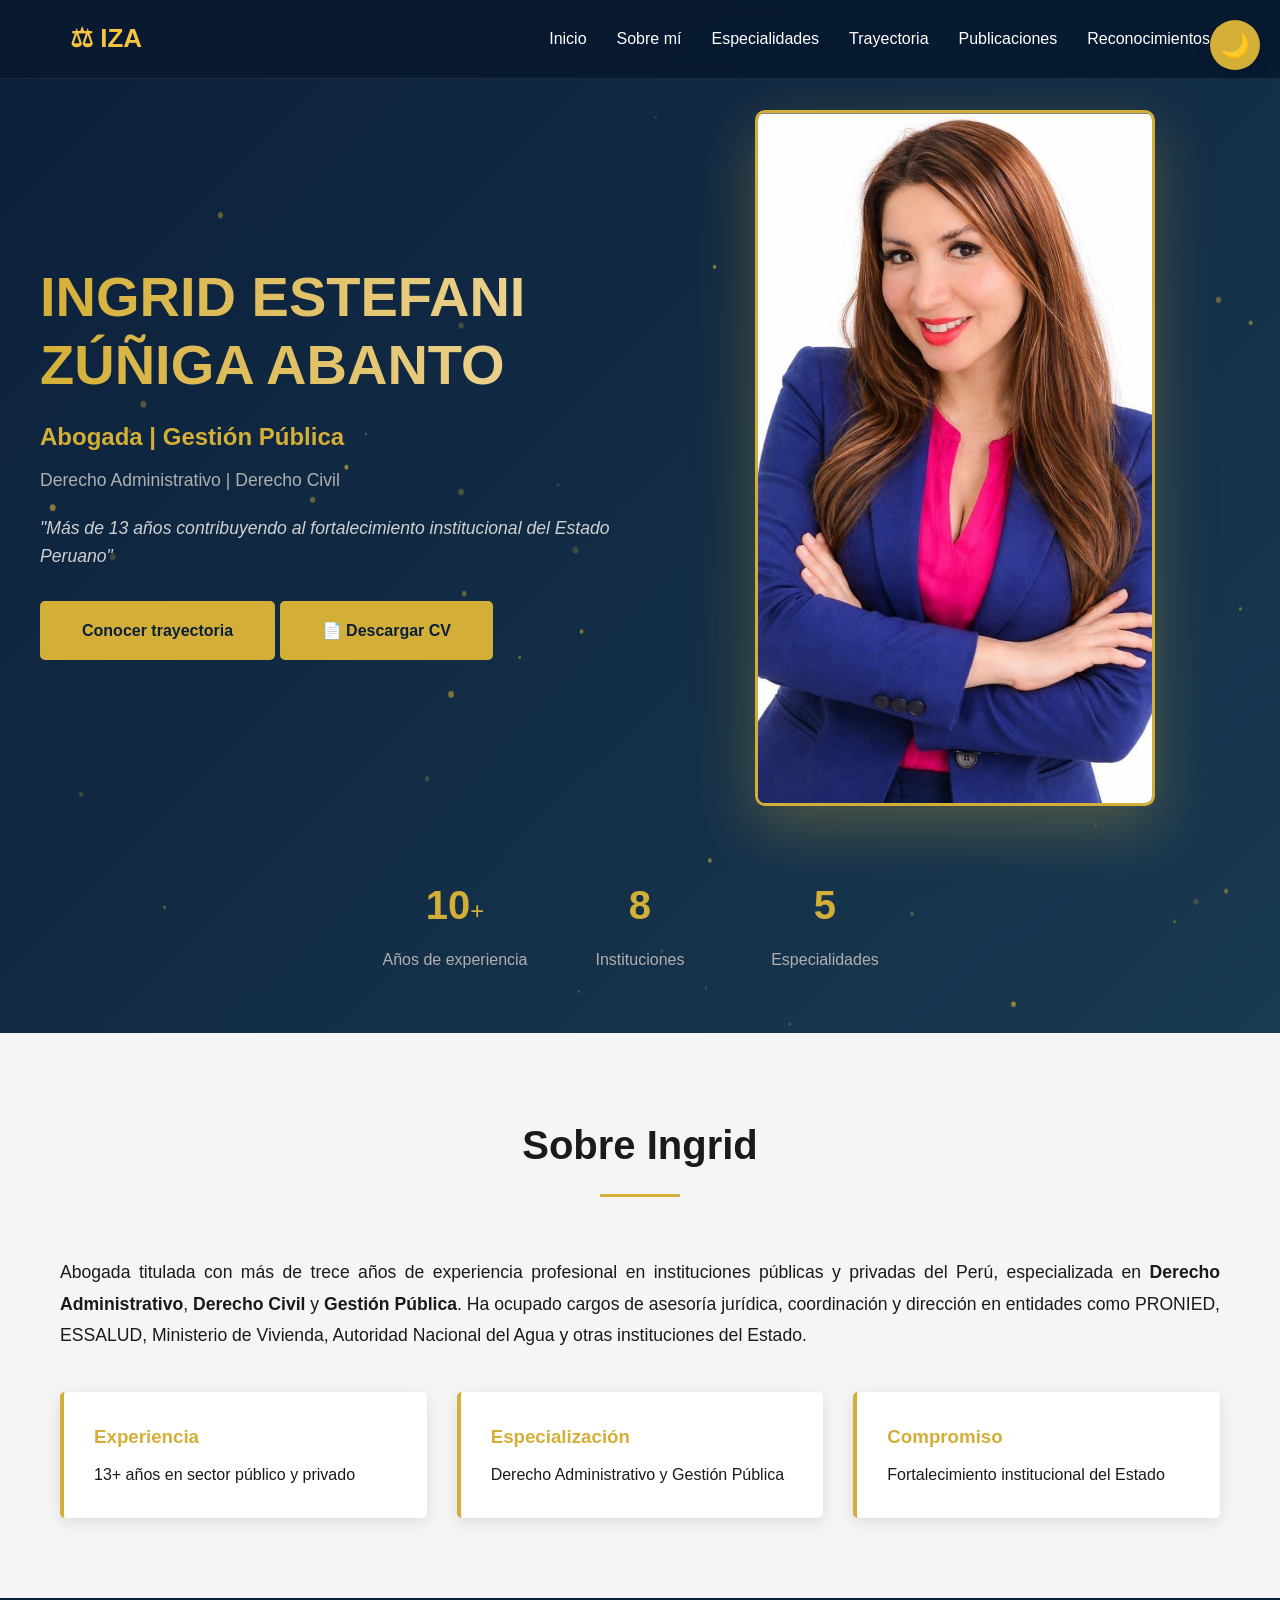
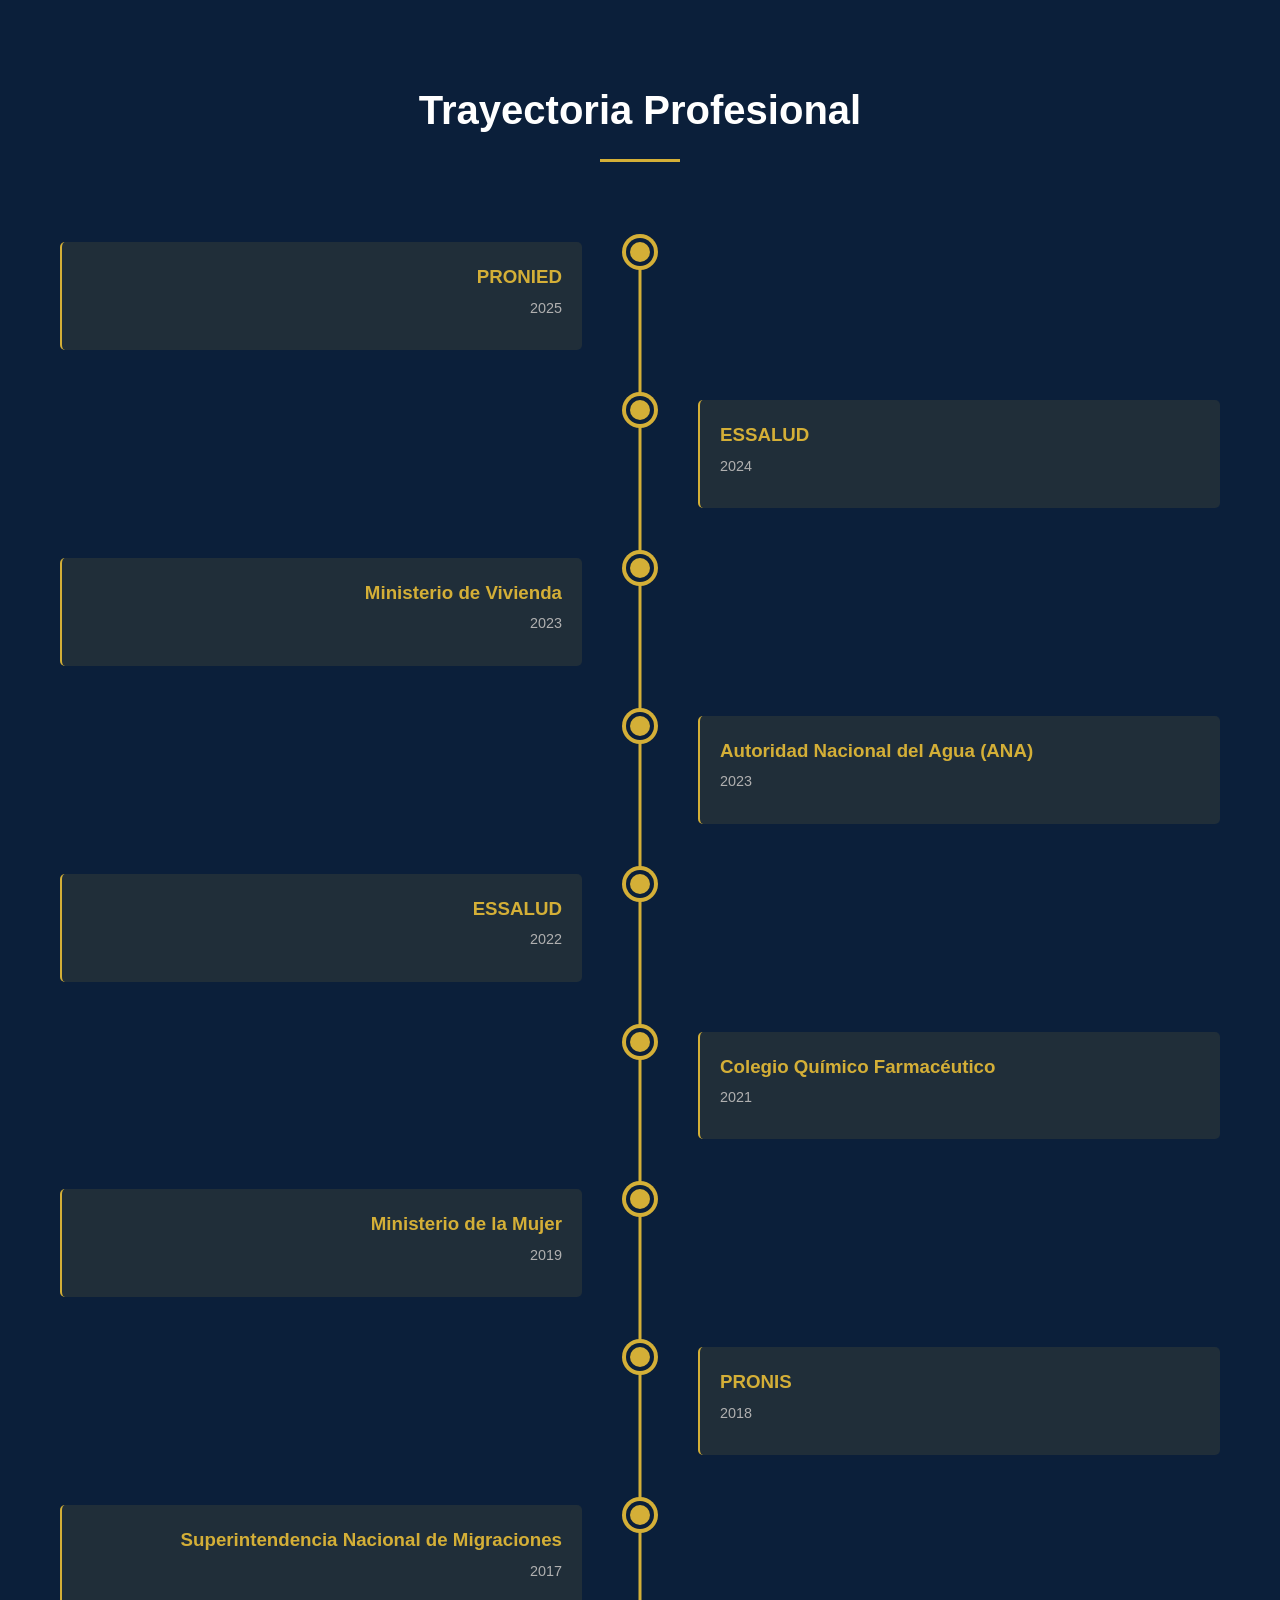
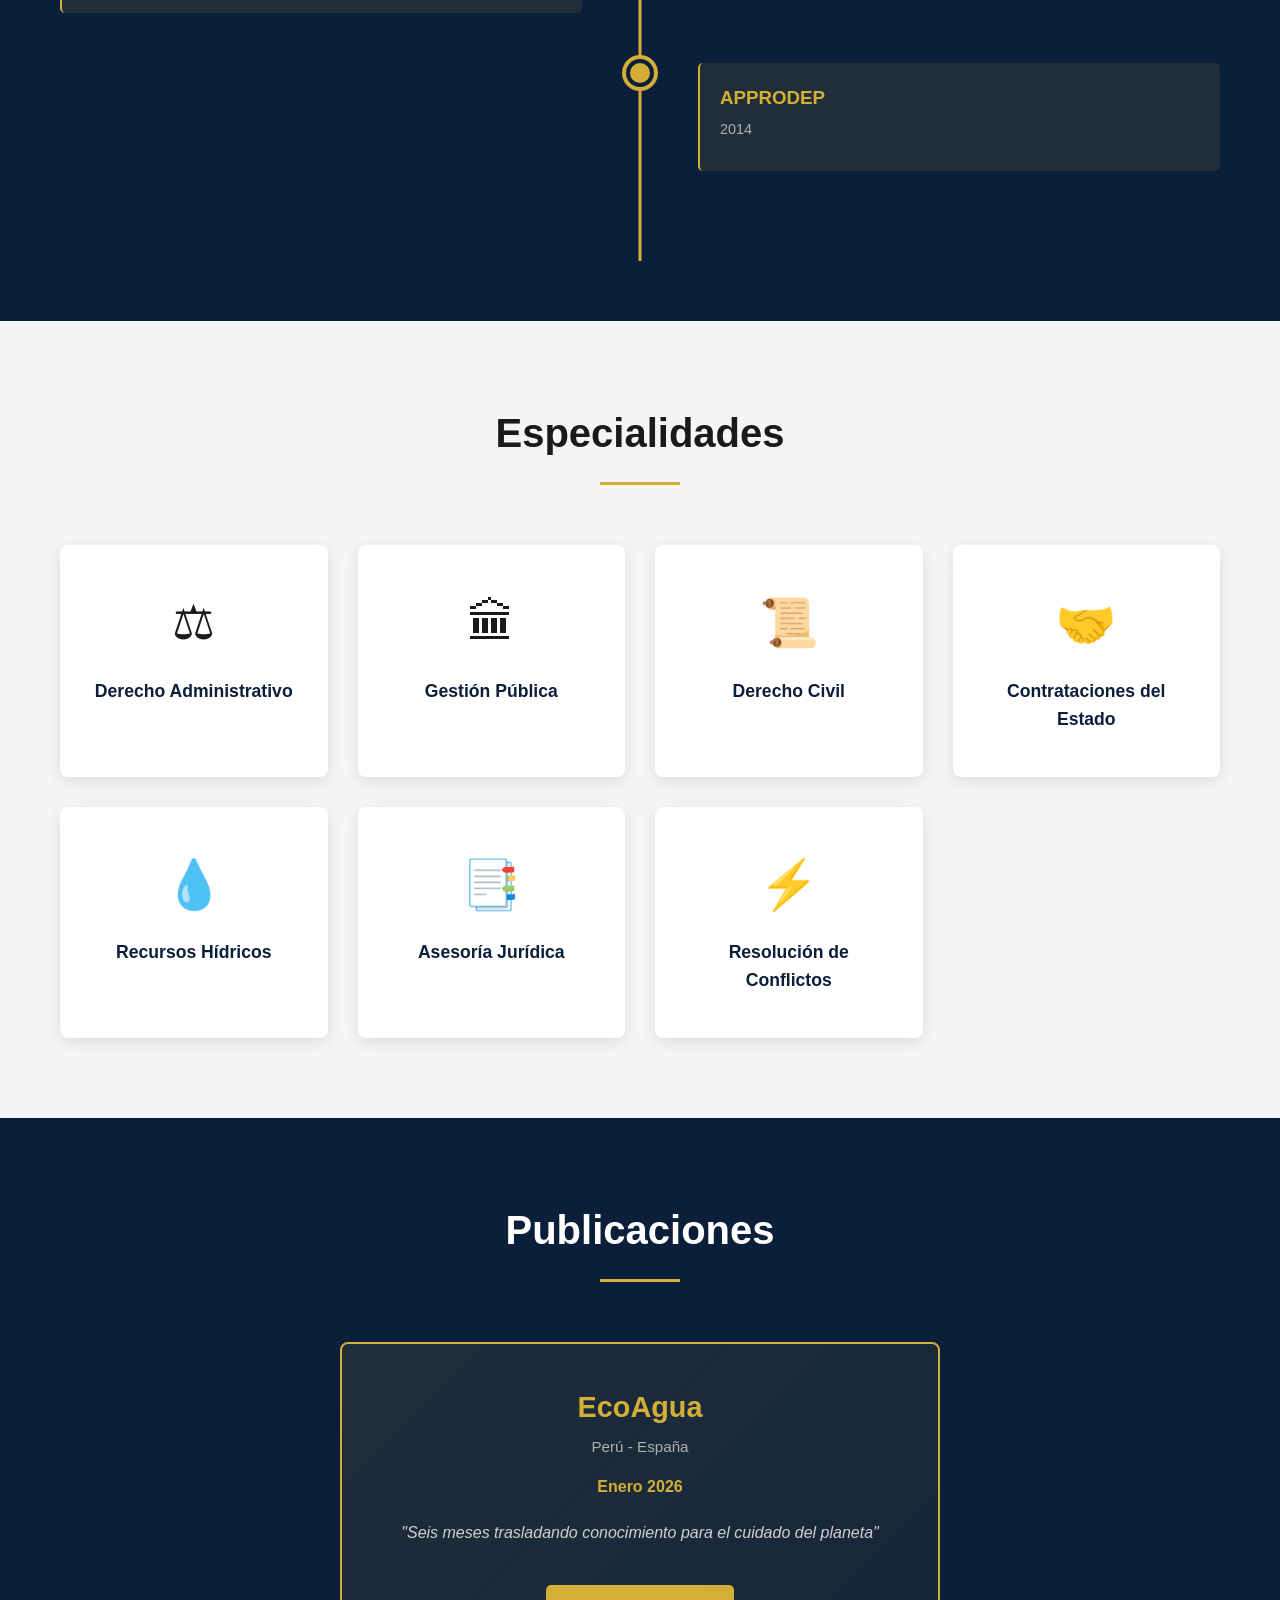
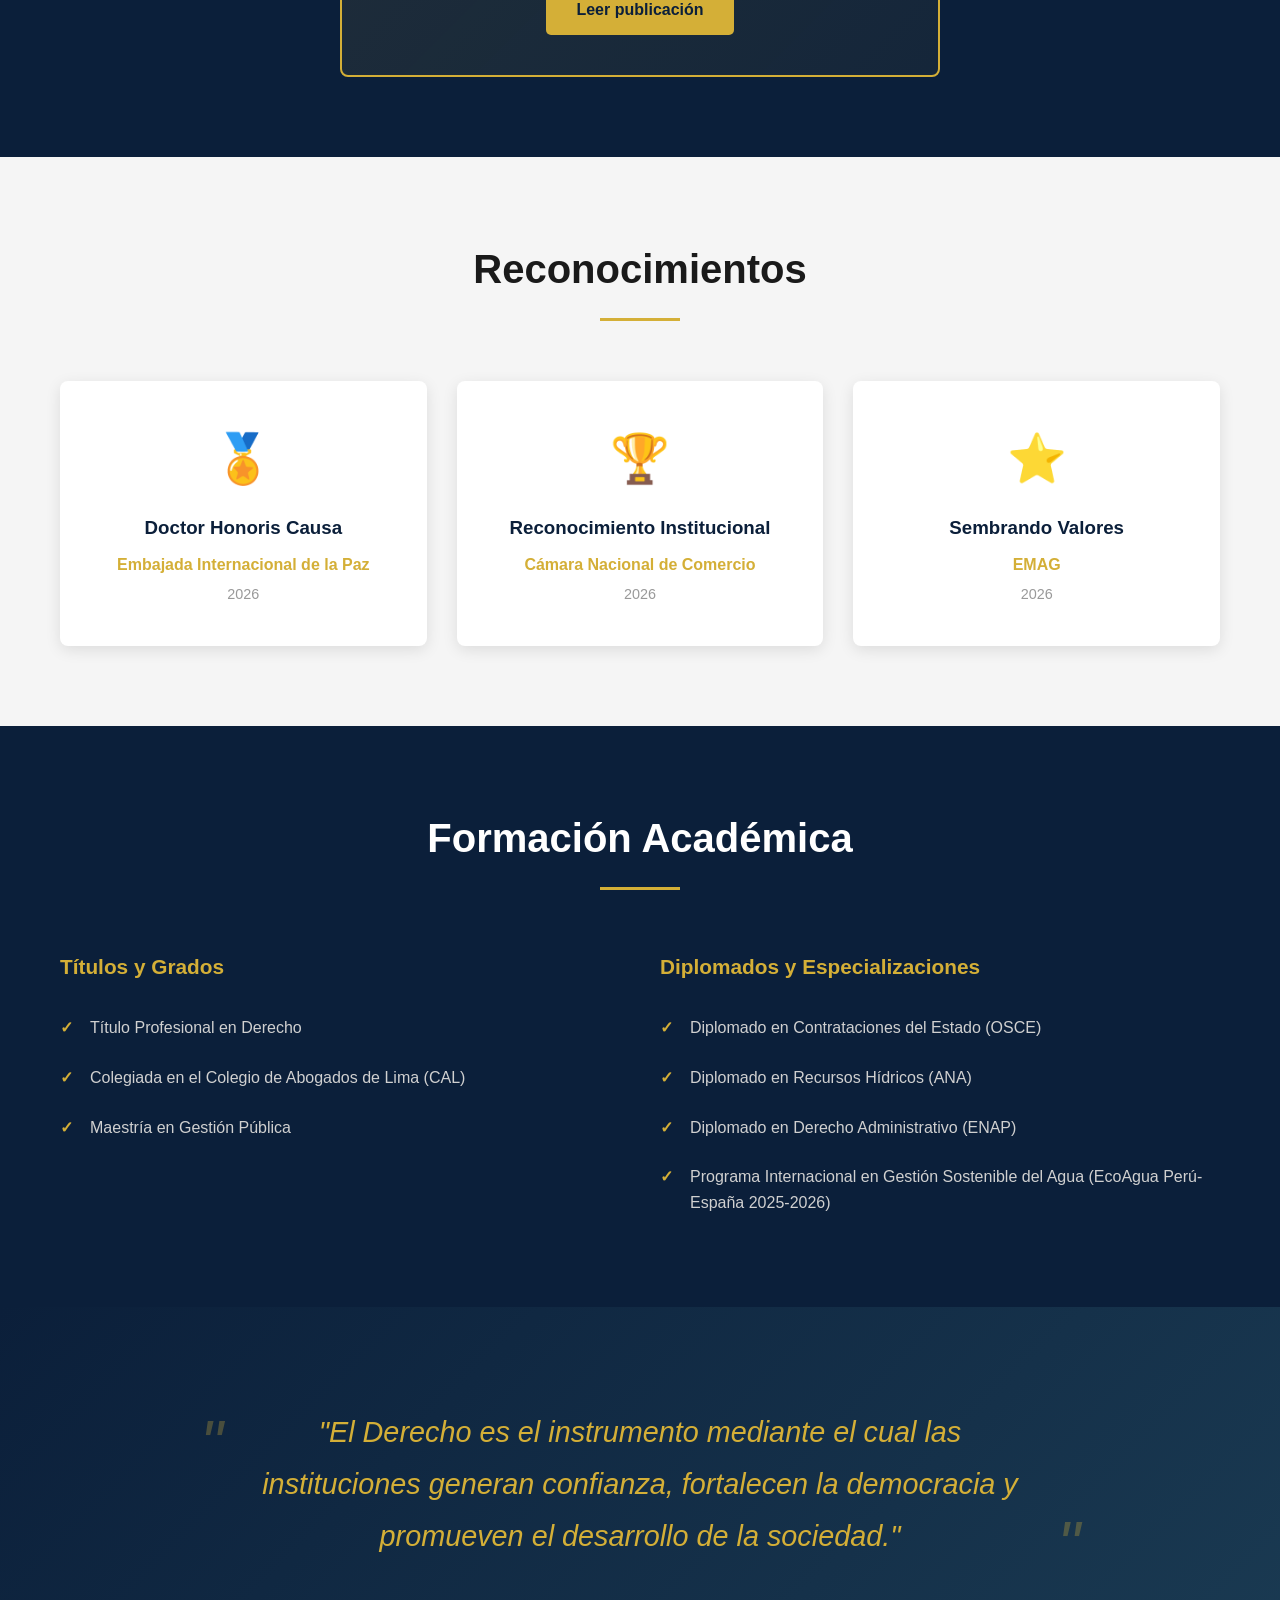
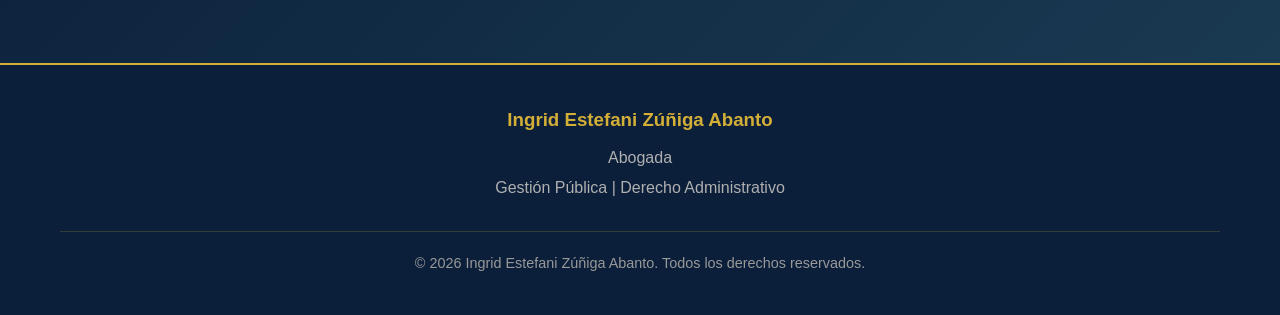
==== index.html @ 0f1b374e "Primer sitio web de Ingrid" ====
<!DOCTYPE html>
<html lang="es">
<head>
    <meta charset="UTF-8">
    <meta name="viewport" content="width=device-width, initial-scale=1.0">
    <meta name="description" content="Ingrid Estefani Zúñiga Abanto - Abogada especializada en Derecho Administrativo y Gestión Pública con más de 13 años de experiencia en instituciones públicas peruanas.">
    <meta name="keywords" content="abogada, derecho administrativo, gestión pública, Perú, asesoría jurídica">
    <meta name="author" content="Ingrid Estefani Zúñiga Abanto">
    <meta name="robots" content="index, follow">
    
    <!-- Open Graph para redes sociales -->
    <meta property="og:title" content="Ingrid Estefani Zúñiga Abanto - Abogada">
    <meta property="og:description" content="Abogada con 13+ años en Derecho Administrativo, Gestión Pública y Asesoría Jurídica">
    <meta property="og:type" content="website">
    <meta property="og:url" content="https://ingrid-zuniga.com">
    <meta property="og:image" content="assets/img/ingrid.jpg">
    
    <!-- Twitter Card -->
    <meta name="twitter:card" content="summary_large_image">
    <meta name="twitter:title" content="Ingrid Estefani Zúñiga Abanto">
    <meta name="twitter:description" content="Abogada especializada en Derecho Administrativo y Gestión Pública">
    
    <!-- Schema.org JSON-LD -->
    <script type="application/ld+json">
    {
        "@context": "https://schema.org",
        "@type": "Person",
        "name": "Ingrid Estefani Zúñiga Abanto",
        "jobTitle": "Abogada",
        "url": "https://ingrid-zuniga.com",
        "image": "assets/img/ingrid.jpg",
        "sameAs": [],
        "knowsAbout": ["Derecho Administrativo", "Gestión Pública", "Derecho Civil", "Contrataciones del Estado", "Recursos Hídricos"]
    }
    </script>
    
    <title>Ingrid Estefani Zúñiga Abanto - Abogada | Derecho Administrativo</title>
    <link rel="stylesheet" href="css/style.css">
    <link rel="icon" type="image/x-icon" href="assets/img/logo.png">
</head>
<body>
    <!-- Botón Dark Mode -->
    <button id="darkModeToggle" class="dark-mode-toggle" aria-label="Cambiar modo oscuro">
        <span class="toggle-icon">🌙</span>
    </button>
    <nav class="navbar">
    <div class="nav-container">

        <div class="logo">
            ⚖ IZA
        </div>

        <ul class="nav-menu">
            <li><a href="#hero">Inicio</a></li>
            <li><a href="#sobre">Sobre mí</a></li>
            <li><a href="#especialidades">Especialidades</a></li>
            <li><a href="#trayectoria">Trayectoria</a></li>
            <li><a href="#publicaciones">Publicaciones</a></li>
            <li><a href="#reconocimientos">Reconocimientos</a></li>
        </ul>

    </div>
</nav>

    <!-- HERO / PORTADA -->
    <section id="hero" class="hero">
        <div class="hero-content">
            <div class="hero-text">
                <h1 class="hero-title">
                    <span class="name-line">INGRID ESTEFANI</span>
                    <span class="name-line">ZÚÑIGA ABANTO</span>
                </h1>
                <p class="hero-subtitle">Abogada | Gestión Pública</p>
                <p class="hero-specialties">Derecho Administrativo | Derecho Civil</p>
                <p class="hero-tagline">"Más de 13 años contribuyendo al fortalecimiento institucional del Estado Peruano"</p>
                <div class="hero-buttons">

    <a href="#sobre" class="cta-button">
        Conocer trayectoria
    </a>

    <a href="assets/pdf/CV_Ingrid_Zuniga_Abanto_Profesional.pdf"
       class="cta-button secondary"
       download>

        📄 Descargar CV

    </a>

</div>
            </div>
            <div class="hero-image">
                <img src="assets/img/ingrid.jpg" alt="Ingrid Estefani Zúñiga Abanto" class="profile-photo">
            </div>
        </div>
        <div class="hero-stats">
            <div class="stat">
                <span class="stat-number" data-target="13">0</span><span class="stat-plus">+</span>
                <p class="stat-label">Años de experiencia</p>
            </div>
            <div class="stat">
                <span class="stat-number" data-target="10">0</span>
                <p class="stat-label">Instituciones</p>
            </div>
            <div class="stat">
                <span class="stat-number" data-target="7">0</span>
                <p class="stat-label">Especialidades</p>
            </div>
        </div>
        <canvas id="particleCanvas" class="particle-canvas"></canvas>
    </section>

    <!-- SOBRE INGRID -->
    <section id="sobre" class="sobre">
        <div class="container">
            <h2 class="section-title">Sobre Ingrid</h2>
            <div class="about-content">
                <p class="about-text">
                    Abogada titulada con más de trece años de experiencia profesional en instituciones públicas y privadas del Perú, especializada en <strong>Derecho Administrativo</strong>, <strong>Derecho Civil</strong> y <strong>Gestión Pública</strong>. Ha ocupado cargos de asesoría jurídica, coordinación y dirección en entidades como PRONIED, ESSALUD, Ministerio de Vivienda, Autoridad Nacional del Agua y otras instituciones del Estado.
                </p>
                <div class="about-highlights">
                    <div class="highlight-card">
                        <h3>Experiencia</h3>
                        <p>13+ años en sector público y privado</p>
                    </div>
                    <div class="highlight-card">
                        <h3>Especialización</h3>
                        <p>Derecho Administrativo y Gestión Pública</p>
                    </div>
                    <div class="highlight-card">
                        <h3>Compromiso</h3>
                        <p>Fortalecimiento institucional del Estado</p>
                    </div>
                </div>
            </div>
        </div>
    </section>

    <!-- TRAYECTORIA PROFESIONAL -->
    <section id="trayectoria" class="trayectoria">
        <div class="container">
            <h2 class="section-title">Trayectoria Profesional</h2>
            <div class="timeline">
                <div class="timeline-item" data-year="2025">
                    <div class="timeline-marker"></div>
                    <div class="timeline-content">
                        <h3>PRONIED</h3>
                        <p class="timeline-year">2025</p>
                        <div class="timeline-details">
                            <p>Asesoría jurídica en proyectos educativos nacionales</p>
                        </div>
                    </div>
                </div>

                <div class="timeline-item" data-year="2024">
                    <div class="timeline-marker"></div>
                    <div class="timeline-content">
                        <h3>ESSALUD</h3>
                        <p class="timeline-year">2024</p>
                        <div class="timeline-details">
                            <p>Coordinación de asuntos jurídicos y contrataciones</p>
                        </div>
                    </div>
                </div>

                <div class="timeline-item" data-year="2023">
                    <div class="timeline-marker"></div>
                    <div class="timeline-content">
                        <h3>Ministerio de Vivienda</h3>
                        <p class="timeline-year">2023</p>
                        <div class="timeline-details">
                            <p>Asesoría en políticas de vivienda y urbanismo</p>
                        </div>
                    </div>
                </div>

                <div class="timeline-item" data-year="2023">
                    <div class="timeline-marker"></div>
                    <div class="timeline-content">
                        <h3>Autoridad Nacional del Agua (ANA)</h3>
                        <p class="timeline-year">2023</p>
                        <div class="timeline-details">
                            <p>Especialista en derecho de recursos hídricos</p>
                        </div>
                    </div>
                </div>

                <div class="timeline-item" data-year="2022">
                    <div class="timeline-marker"></div>
                    <div class="timeline-content">
                        <h3>ESSALUD</h3>
                        <p class="timeline-year">2022</p>
                        <div class="timeline-details">
                            <p>Dirección de asuntos legales</p>
                        </div>
                    </div>
                </div>

                <div class="timeline-item" data-year="2021">
                    <div class="timeline-marker"></div>
                    <div class="timeline-content">
                        <h3>Colegio Químico Farmacéutico</h3>
                        <p class="timeline-year">2021</p>
                        <div class="timeline-details">
                            <p>Asesoría jurídica institucional</p>
                        </div>
                    </div>
                </div>

                <div class="timeline-item" data-year="2019">
                    <div class="timeline-marker"></div>
                    <div class="timeline-content">
                        <h3>Ministerio de la Mujer</h3>
                        <p class="timeline-year">2019</p>
                        <div class="timeline-details">
                            <p>Coordinadora de asuntos jurídicos</p>
                        </div>
                    </div>
                </div>

                <div class="timeline-item" data-year="2018">
                    <div class="timeline-marker"></div>
                    <div class="timeline-content">
                        <h3>PRONIS</h3>
                        <p class="timeline-year">2018</p>
                        <div class="timeline-details">
                            <p>Asesoría en proyectos de infraestructura</p>
                        </div>
                    </div>
                </div>

                <div class="timeline-item" data-year="2017">
                    <div class="timeline-marker"></div>
                    <div class="timeline-content">
                        <h3>Superintendencia Nacional de Migraciones</h3>
                        <p class="timeline-year">2017</p>
                        <div class="timeline-details">
                            <p>Especialista en derecho migratorio</p>
                        </div>
                    </div>
                </div>

                <div class="timeline-item" data-year="2014">
                    <div class="timeline-marker"></div>
                    <div class="timeline-content">
                        <h3>APPRODEP</h3>
                        <p class="timeline-year">2014</p>
                        <div class="timeline-details">
                            <p>Inicio de carrera profesional</p>
                        </div>
                    </div>
                </div>
            </div>
        </div>
    </section>

    <!-- ESPECIALIDADES -->
    <section id="especialidades" class="especialidades">
        <div class="container">
            <h2 class="section-title">Especialidades</h2>
            <div class="especialidades-grid">
                <div class="especialidad-card">
                    <span class="especialidad-icon">⚖</span>
                    <h3>Derecho Administrativo</h3>
                </div>
                <div class="especialidad-card">
                    <span class="especialidad-icon">🏛</span>
                    <h3>Gestión Pública</h3>
                </div>
                <div class="especialidad-card">
                    <span class="especialidad-icon">📜</span>
                    <h3>Derecho Civil</h3>
                </div>
                <div class="especialidad-card">
                    <span class="especialidad-icon">🤝</span>
                    <h3>Contrataciones del Estado</h3>
                </div>
                <div class="especialidad-card">
                    <span class="especialidad-icon">💧</span>
                    <h3>Recursos Hídricos</h3>
                </div>
                <div class="especialidad-card">
                    <span class="especialidad-icon">📑</span>
                    <h3>Asesoría Jurídica</h3>
                </div>
                <div class="especialidad-card">
                    <span class="especialidad-icon">⚡</span>
                    <h3>Resolución de Conflictos</h3>
                </div>
            </div>
        </div>
    </section>

    <!-- PUBLICACIONES -->
    <section id="publicaciones" class="publicaciones">
        <div class="container">
            <h2 class="section-title">Publicaciones</h2>
            <div class="publicacion-card">
                <div class="publicacion-header">
                    <h3>EcoAgua</h3>
                    <p class="publicacion-subtitle">Perú - España</p>
                </div>
                <p class="publicacion-date">Enero 2026</p>
                <p class="publicacion-description">"Seis meses trasladando conocimiento para el cuidado del planeta"</p>
                <a href="assets/pdf/ecoagua.pdf" class="publicacion-link" target="_blank">Leer publicación</a>
            </div>
        </div>
    </section>

    <!-- RECONOCIMIENTOS -->
    <section id="reconocimientos" class="reconocimientos">
        <div class="container">
            <h2 class="section-title">Reconocimientos</h2>
            <div class="reconocimientos-grid">
                <a href="assets/pdf/doctorado.pdf"
   target="_blank"
   class="reconocimiento-card"
   style="text-decoration:none; color:inherit; display:block;">

    <div class="reconocimiento-icon">🏅</div>

    <h3>Doctor Honoris Causa</h3>

    <p class="reconocimiento-institucion">
        Embajada Internacional de la Paz
    </p>

    <p class="reconocimiento-year">
        2026
    </p>

</a>
                <div class="reconocimiento-card">
                    <div class="reconocimiento-icon">🏆</div>
                    <h3>Reconocimiento Institucional</h3>
                    <p class="reconocimiento-institucion">Cámara Nacional de Comercio</p>
                    <p class="reconocimiento-year">2026</p>
                </div>
                <div class="reconocimiento-card">
                    <div class="reconocimiento-icon">⭐</div>
                    <h3>Sembrando Valores</h3>
                    <p class="reconocimiento-institucion">EMAG</p>
                    <p class="reconocimiento-year">2026</p>
                </div>
            </div>
        </div>
    </section>

    <!-- FORMACIÓN ACADÉMICA -->
    <section id="formacion" class="formacion">
        <div class="container">
            <h2 class="section-title">Formación Académica</h2>
            <div class="formacion-grid">
                <div class="formacion-column">
                    <h3>Títulos y Grados</h3>
                    <ul class="formacion-list">
                        <li>Título Profesional en Derecho</li>
                        <li>Colegiada en el Colegio de Abogados de Lima (CAL)</li>
                        <li>Maestría en Gestión Pública</li>
                    </ul>
                </div>
                <div class="formacion-column">
                    <h3>Diplomados y Especializaciones</h3>
                    <ul class="formacion-list">
                        <li>Diplomado en Contrataciones del Estado (OSCE)</li>
                        <li>Diplomado en Recursos Hídricos (ANA)</li>
                        <li>Diplomado en Derecho Administrativo (ENAP)</li>
                        <li>Programa Internacional en Gestión Sostenible del Agua (EcoAgua Perú-España 2025-2026)</li>
                    </ul>
                </div>
            </div>
        </div>
    </section>

    <!-- FRASE FINAL -->
    <section id="frase-final" class="frase-final">
        <div class="container">
            <blockquote class="frase-quote">
                <p>"El Derecho es el instrumento mediante el cual las instituciones generan confianza, fortalecen la democracia y promueven el desarrollo de la sociedad."</p>
            </blockquote>
        </div>
    </section>

    <!-- FOOTER -->
    <footer class="footer">
        <div class="container">
            <div class="footer-content">
                <h3>Ingrid Estefani Zúñiga Abanto</h3>
                <p>Abogada</p>
                <p>Gestión Pública | Derecho Administrativo</p>
            </div>
            <div class="footer-copyright">
                <p>&copy; 2026 Ingrid Estefani Zúñiga Abanto. Todos los derechos reservados.</p>
            </div>
        </div>
    </footer>

    <script src="js/script.js"></script>
</body>
</html>
---- css/style.css ----
/* ============================================
   VARIABLES Y ESTILOS GLOBALES
   ============================================ */

:root {
    --primary-dark: #0B1F3A;
    --primary-light: #F5F5F5;
    --accent-gold: #D4AF37;
    --text-dark: #1a1a1a;
    --text-light: #ffffff;
    --border-color: #e0e0e0;
    --transition: all 0.3s ease;
}

* {
    margin: 0;
    padding: 0;
    box-sizing: border-box;
}

html {
    scroll-behavior: smooth;
}

body {
    font-family: 'Segoe UI', Tahoma, Geneva, Verdana, sans-serif;
    background-color: var(--text-light);
    color: var(--text-dark);
    line-height: 1.6;
    transition: var(--transition);
}

body.dark-mode {
    background-color: var(--primary-dark);
    color: var(--text-light);
}

.container {
    max-width: 1200px;
    margin: 0 auto;
    padding: 0 20px;
}

/* ============================================
   DARK MODE TOGGLE
   ============================================ */

.dark-mode-toggle {
    position: fixed;
    top: 20px;
    right: 20px;
    width: 50px;
    height: 50px;
    border-radius: 50%;
    background-color: var(--accent-gold);
    border: none;
    cursor: pointer;
    font-size: 24px;
    display: flex;
    align-items: center;
    justify-content: center;
    z-index: 1000;
    box-shadow: 0 4px 15px rgba(0, 0, 0, 0.2);
    transition: var(--transition);
}

.dark-mode-toggle:hover {
    transform: scale(1.1);
    box-shadow: 0 6px 20px rgba(212, 175, 55, 0.4);
}

/* ============================================
   HERO / PORTADA
   ============================================ */

.hero {
    position: relative;
    min-height: 100vh;
    background: linear-gradient(135deg, var(--primary-dark) 0%, #1a3a52 100%);
    color: var(--text-light);
    display: flex;
    flex-direction: column;
    justify-content: center;
    align-items: center;
    padding: 60px 20px;
    overflow: hidden;
}

.hero-content {
    display: grid;
    grid-template-columns: 1fr 1fr;
    gap: 60px;
    align-items: center;
    max-width: 1200px;
    width: 100%;
    z-index: 10;
}

.hero-text {
    animation: slideInLeft 0.8s ease-out;
}

.hero-title {
    font-size: 3.5rem;
    font-weight: 700;
    margin-bottom: 20px;
    line-height: 1.2;
}

.name-line {
    display: block;
    background: linear-gradient(90deg, var(--accent-gold), #f0d89f);
    -webkit-background-clip: text;
    -webkit-text-fill-color: transparent;
    background-clip: text;
}

.hero-subtitle {
    font-size: 1.5rem;
    color: var(--accent-gold);
    margin-bottom: 10px;
    font-weight: 600;
}

.hero-specialties {
    font-size: 1.1rem;
    color: #b0b0b0;
    margin-bottom: 20px;
}

.hero-tagline {
    font-size: 1.1rem;
    font-style: italic;
    color: #d0d0d0;
    margin-bottom: 30px;
    line-height: 1.6;
}

.cta-button {
    display: inline-block;
    padding: 15px 40px;
    background-color: var(--accent-gold);
    color: var(--primary-dark);
    text-decoration: none;
    border-radius: 5px;
    font-weight: 600;
    transition: var(--transition);
    border: 2px solid var(--accent-gold);
    cursor: pointer;
    width: fit-content;
}

.cta-button:hover {
    background-color: transparent;
    color: var(--accent-gold);
    transform: translateX(5px);
}

.hero-image {
    animation: slideInRight 0.8s ease-out;
    text-align: center;
}

.profile-photo {
    width: 100%;
    max-width: 400px;
    border-radius: 10px;
    box-shadow: 0 20px 60px rgba(212, 175, 55, 0.3);
    border: 3px solid var(--accent-gold);
}

.hero-stats {
    display: grid;
    grid-template-columns: repeat(3, 1fr);
    gap: 40px;
    margin-top: 60px;
    text-align: center;
    z-index: 10;
}

.stat {
    animation: fadeInUp 0.8s ease-out 0.3s both;
}

.stat-number {
    font-size: 2.5rem;
    font-weight: 700;
    color: var(--accent-gold);
}

.stat-plus {
    font-size: 1.5rem;
    color: var(--accent-gold);
}

.stat-label {
    color: #b0b0b0;
    margin-top: 10px;
}

.particle-canvas {
    position: absolute;
    top: 0;
    left: 0;
    width: 100%;
    height: 100%;
    z-index: 1;
}

/* ============================================
   SECCIONES GENERALES
   ============================================ */

section {
    padding: 80px 20px;
}

.section-title {
    font-size: 2.5rem;
    font-weight: 700;
    text-align: center;
    margin-bottom: 60px;
    position: relative;
    padding-bottom: 20px;
}

.section-title::after {
    content: '';
    position: absolute;
    bottom: 0;
    left: 50%;
    transform: translateX(-50%);
    width: 80px;
    height: 3px;
    background-color: var(--accent-gold);
}

body.dark-mode .section-title {
    color: var(--text-light);
}

/* ============================================
   SOBRE INGRID
   ============================================ */

#sobre {
    background-color: var(--primary-light);
}

body.dark-mode #sobre {
    background-color: #1a2a3a;
}

.about-text {
    font-size: 1.1rem;
    line-height: 1.8;
    margin-bottom: 40px;
    text-align: justify;
}

.about-highlights {
    display: grid;
    grid-template-columns: repeat(3, 1fr);
    gap: 30px;
}

.highlight-card {
    padding: 30px;
    background-color: var(--text-light);
    border-left: 4px solid var(--accent-gold);
    border-radius: 5px;
    box-shadow: 0 4px 15px rgba(0, 0, 0, 0.1);
    transition: var(--transition);
}

body.dark-mode .highlight-card {
    background-color: var(--primary-dark);
    box-shadow: 0 4px 15px rgba(212, 175, 55, 0.1);
}

.highlight-card:hover {
    transform: translateY(-5px);
    box-shadow: 0 8px 25px rgba(212, 175, 55, 0.2);
}

.highlight-card h3 {
    color: var(--accent-gold);
    margin-bottom: 10px;
}

/* ============================================
   TRAYECTORIA PROFESIONAL
   ============================================ */

#trayectoria {
    background-color: var(--primary-dark);
    color: var(--text-light);
}

.timeline {
    position: relative;
    padding: 20px 0;
}

.timeline::before {
    content: '';
    position: absolute;
    left: 50%;
    transform: translateX(-50%);
    width: 3px;
    height: 100%;
    background-color: var(--accent-gold);
}

.timeline-item {
    margin-bottom: 50px;
    position: relative;
}

.timeline-item:nth-child(odd) .timeline-content {
    margin-left: 0;
    margin-right: auto;
    width: 45%;
    text-align: right;
}

.timeline-item:nth-child(even) .timeline-content {
    margin-left: auto;
    margin-right: 0;
    width: 45%;
    text-align: left;
}

.timeline-marker {
    position: absolute;
    left: 50%;
    transform: translateX(-50%);
    width: 20px;
    height: 20px;
    background-color: var(--accent-gold);
    border-radius: 50%;
    top: 0;
    z-index: 10;
    box-shadow: 0 0 0 4px var(--primary-dark), 0 0 0 8px var(--accent-gold);
}

.timeline-content {
    padding: 20px;
    background-color: rgba(212, 175, 55, 0.1);
    border-radius: 5px;
    border-left: 2px solid var(--accent-gold);
    cursor: pointer;
    transition: var(--transition);
}

.timeline-content:hover {
    background-color: rgba(212, 175, 55, 0.2);
    transform: scale(1.02);
}

.timeline-content h3 {
    color: var(--accent-gold);
    margin-bottom: 5px;
}

.timeline-year {
    font-size: 0.9rem;
    color: #b0b0b0;
    margin-bottom: 10px;
}

.timeline-details {
    max-height: 0;
    overflow: hidden;
    transition: max-height 0.3s ease;
}

.timeline-details.active {
    max-height: 200px;
}

.timeline-details p {
    color: #d0d0d0;
    font-size: 0.95rem;
}

/* ============================================
   ESPECIALIDADES
   ============================================ */

#especialidades {
    background-color: var(--primary-light);
}

body.dark-mode #especialidades {
    background-color: #1a2a3a;
}

.especialidades-grid {
    display: grid;
    grid-template-columns: repeat(auto-fit, minmax(250px, 1fr));
    gap: 30px;
}

.especialidad-card {
    padding: 40px 30px;
    background-color: var(--text-light);
    border-radius: 8px;
    text-align: center;
    transition: var(--transition);
    box-shadow: 0 4px 15px rgba(0, 0, 0, 0.1);
    border-bottom: 3px solid transparent;
}

body.dark-mode .especialidad-card {
    background-color: var(--primary-dark);
    box-shadow: 0 4px 15px rgba(212, 175, 55, 0.1);
}

.especialidad-card:hover {
    border-bottom-color: var(--accent-gold);
    transform: translateY(-10px);
}

.especialidad-icon {
    font-size: 3rem;
    display: block;
    margin-bottom: 15px;
}

.especialidad-card h3 {
    color: var(--primary-dark);
    font-size: 1.1rem;
}

body.dark-mode .especialidad-card h3 {
    color: var(--accent-gold);
}

/* ============================================
   PUBLICACIONES
   ============================================ */

#publicaciones {
    background-color: var(--primary-dark);
    color: var(--text-light);
}

.publicacion-card {
    max-width: 600px;
    margin: 0 auto;
    padding: 40px;
    background: linear-gradient(135deg, rgba(212, 175, 55, 0.1), rgba(212, 175, 55, 0.05));
    border: 2px solid var(--accent-gold);
    border-radius: 8px;
    text-align: center;
}

.publicacion-header h3 {
    font-size: 1.8rem;
    color: var(--accent-gold);
    margin-bottom: 5px;
}

.publicacion-subtitle {
    color: #b0b0b0;
    font-size: 0.95rem;
}

.publicacion-date {
    color: var(--accent-gold);
    font-weight: 600;
    margin: 15px 0;
}

.publicacion-description {
    font-style: italic;
    color: #d0d0d0;
    margin: 20px 0;
    line-height: 1.6;
}

.publicacion-link {
    display: inline-block;
    padding: 12px 30px;
    background-color: var(--accent-gold);
    color: var(--primary-dark);
    text-decoration: none;
    border-radius: 5px;
    font-weight: 600;
    transition: var(--transition);
    margin-top: 20px;
}

.publicacion-link:hover {
    background-color: transparent;
    color: var(--accent-gold);
    border: 2px solid var(--accent-gold);
}

/* ============================================
   RECONOCIMIENTOS
   ============================================ */

#reconocimientos {
    background-color: var(--primary-light);
}

body.dark-mode #reconocimientos {
    background-color: #1a2a3a;
}

.reconocimientos-grid {
    display: grid;
    grid-template-columns: repeat(auto-fit, minmax(280px, 1fr));
    gap: 30px;
}

.reconocimiento-card {
    padding: 40px;
    background-color: var(--text-light);
    border-radius: 8px;
    text-align: center;
    box-shadow: 0 4px 15px rgba(0, 0, 0, 0.1);
    transition: var(--transition);
}

body.dark-mode .reconocimiento-card {
    background-color: var(--primary-dark);
    box-shadow: 0 4px 15px rgba(212, 175, 55, 0.1);
}

.reconocimiento-card:hover {
    transform: translateY(-10px);
    box-shadow: 0 8px 25px rgba(212, 175, 55, 0.2);
}

.reconocimiento-icon {
    font-size: 3rem;
    margin-bottom: 15px;
}

.reconocimiento-card h3 {
    color: var(--primary-dark);
    margin-bottom: 10px;
}

body.dark-mode .reconocimiento-card h3 {
    color: var(--accent-gold);
}

.reconocimiento-institucion {
    color: var(--accent-gold);
    font-weight: 600;
    margin-bottom: 5px;
}

.reconocimiento-year {
    color: #999;
    font-size: 0.9rem;
}

/* ============================================
   FORMACIÓN ACADÉMICA
   ============================================ */

#formacion {
    background-color: var(--primary-dark);
    color: var(--text-light);
}

.formacion-grid {
    display: grid;
    grid-template-columns: repeat(auto-fit, minmax(300px, 1fr));
    gap: 40px;
}

.formacion-column h3 {
    color: var(--accent-gold);
    margin-bottom: 20px;
    font-size: 1.3rem;
}

.formacion-list {
    list-style: none;
}

.formacion-list li {
    padding: 12px 0;
    padding-left: 30px;
    position: relative;
    color: #d0d0d0;
    line-height: 1.6;
}

.formacion-list li::before {
    content: '✓';
    position: absolute;
    left: 0;
    color: var(--accent-gold);
    font-weight: bold;
}

/* ============================================
   FRASE FINAL
   ============================================ */

#frase-final {
    background: linear-gradient(135deg, var(--primary-dark) 0%, #1a3a52 100%);
    color: var(--text-light);
    text-align: center;
    padding: 100px 20px;
}

.frase-quote {
    font-size: 1.8rem;
    font-style: italic;
    line-height: 1.8;
    color: var(--accent-gold);
    max-width: 800px;
    margin: 0 auto;
    position: relative;
}

.frase-quote::before,
.frase-quote::after {
    content: '"';
    font-size: 4rem;
    color: rgba(212, 175, 55, 0.3);
    position: absolute;
}

.frase-quote::before {
    top: -20px;
    left: -40px;
}

.frase-quote::after {
    bottom: -40px;
    right: -40px;
}

/* ============================================
   FOOTER
   ============================================ */

.footer {
    background-color: var(--primary-dark);
    color: var(--text-light);
    padding: 40px 20px;
    text-align: center;
    border-top: 2px solid var(--accent-gold);
}

.footer-content h3 {
    color: var(--accent-gold);
    margin-bottom: 10px;
}

.footer-content p {
    color: #b0b0b0;
    margin: 5px 0;
}

.footer-copyright {
    margin-top: 30px;
    padding-top: 20px;
    border-top: 1px solid rgba(212, 175, 55, 0.2);
    color: #999;
    font-size: 0.9rem;
}

/* ============================================
   ANIMACIONES
   ============================================ */

@keyframes slideInLeft {
    from {
        opacity: 0;
        transform: translateX(-50px);
    }
    to {
        opacity: 1;
        transform: translateX(0);
    }
}

@keyframes slideInRight {
    from {
        opacity: 0;
        transform: translateX(50px);
    }
    to {
        opacity: 1;
        transform: translateX(0);
    }
}

@keyframes fadeInUp {
    from {
        opacity: 0;
        transform: translateY(30px);
    }
    to {
        opacity: 1;
        transform: translateY(0);
    }
}

@keyframes fadeIn {
    from {
        opacity: 0;
    }
    to {
        opacity: 1;
    }
}

.fade-in {
    animation: fadeIn 0.6s ease-out;
}

/* ============================================
   RESPONSIVE DESIGN
   ============================================ */

@media (max-width: 768px) {
    .hero-content {
        grid-template-columns: 1fr;
        gap: 30px;
    }

    .hero-title {
        font-size: 2rem;
    }

    .hero-stats {
        grid-template-columns: 1fr;
        gap: 20px;
    }

    .about-highlights {
        grid-template-columns: 1fr;
    }

    .timeline::before {
        left: 20px;
    }

    .timeline-item:nth-child(odd) .timeline-content,
    .timeline-item:nth-child(even) .timeline-content {
        width: calc(100% - 60px);
        margin-left: 60px;
        text-align: left;
    }

    .timeline-marker {
        left: 20px;
    }

    .especialidades-grid {
        grid-template-columns: 1fr;
    }

    .formacion-grid {
        grid-template-columns: 1fr;
    }

    .frase-quote {
        font-size: 1.3rem;
    }

    section {
        padding: 50px 20px;
    }

    .section-title {
        font-size: 1.8rem;
    }
}

@media (max-width: 480px) {
    .hero-title {
        font-size: 1.5rem;
    }

    .hero-subtitle {
        font-size: 1rem;
    }

    .hero-tagline {
        font-size: 0.95rem;
    }

    .dark-mode-toggle {
        width: 45px;
        height: 45px;
        font-size: 20px;
    }

    .profile-photo {
        max-width: 300px;
    }

    .stat-number {
        font-size: 2rem;
    }

    .about-text {
        text-align: left;
    }

    .publicacion-card {
        padding: 20px;
    }

    .frase-quote {
        font-size: 1.1rem;
    }

    .frase-quote::before,
    .frase-quote::after {
        font-size: 2rem;
    }
}
/* ==========================
   NAVBAR
========================== */

.navbar{
    position: fixed;
    top: 0;
    left: 0;
    width: 100%;
    z-index: 999;
    background: rgba(8,25,48,.90);
    backdrop-filter: blur(12px);
    border-bottom: 1px solid rgba(255,255,255,.08);
}

.nav-container{
    max-width: 1200px;
    margin: auto;
    display: flex;
    justify-content: space-between;
    align-items: center;
    padding: 18px 30px;
}

.logo{
    color:#f5c542;
    font-size:26px;
    font-weight:700;
}

.nav-menu{
    list-style:none;
    display:flex;
    gap:30px;
    margin:0;
    padding:0;
}

.nav-menu li{
    margin:0;
}

.nav-menu a{
    color:white;
    text-decoration:none;
    font-weight:500;
    transition:.3s;
}

.nav-menu a:hover{
    color:#f5c542;
}

.hero{
    padding-top:110px;
}
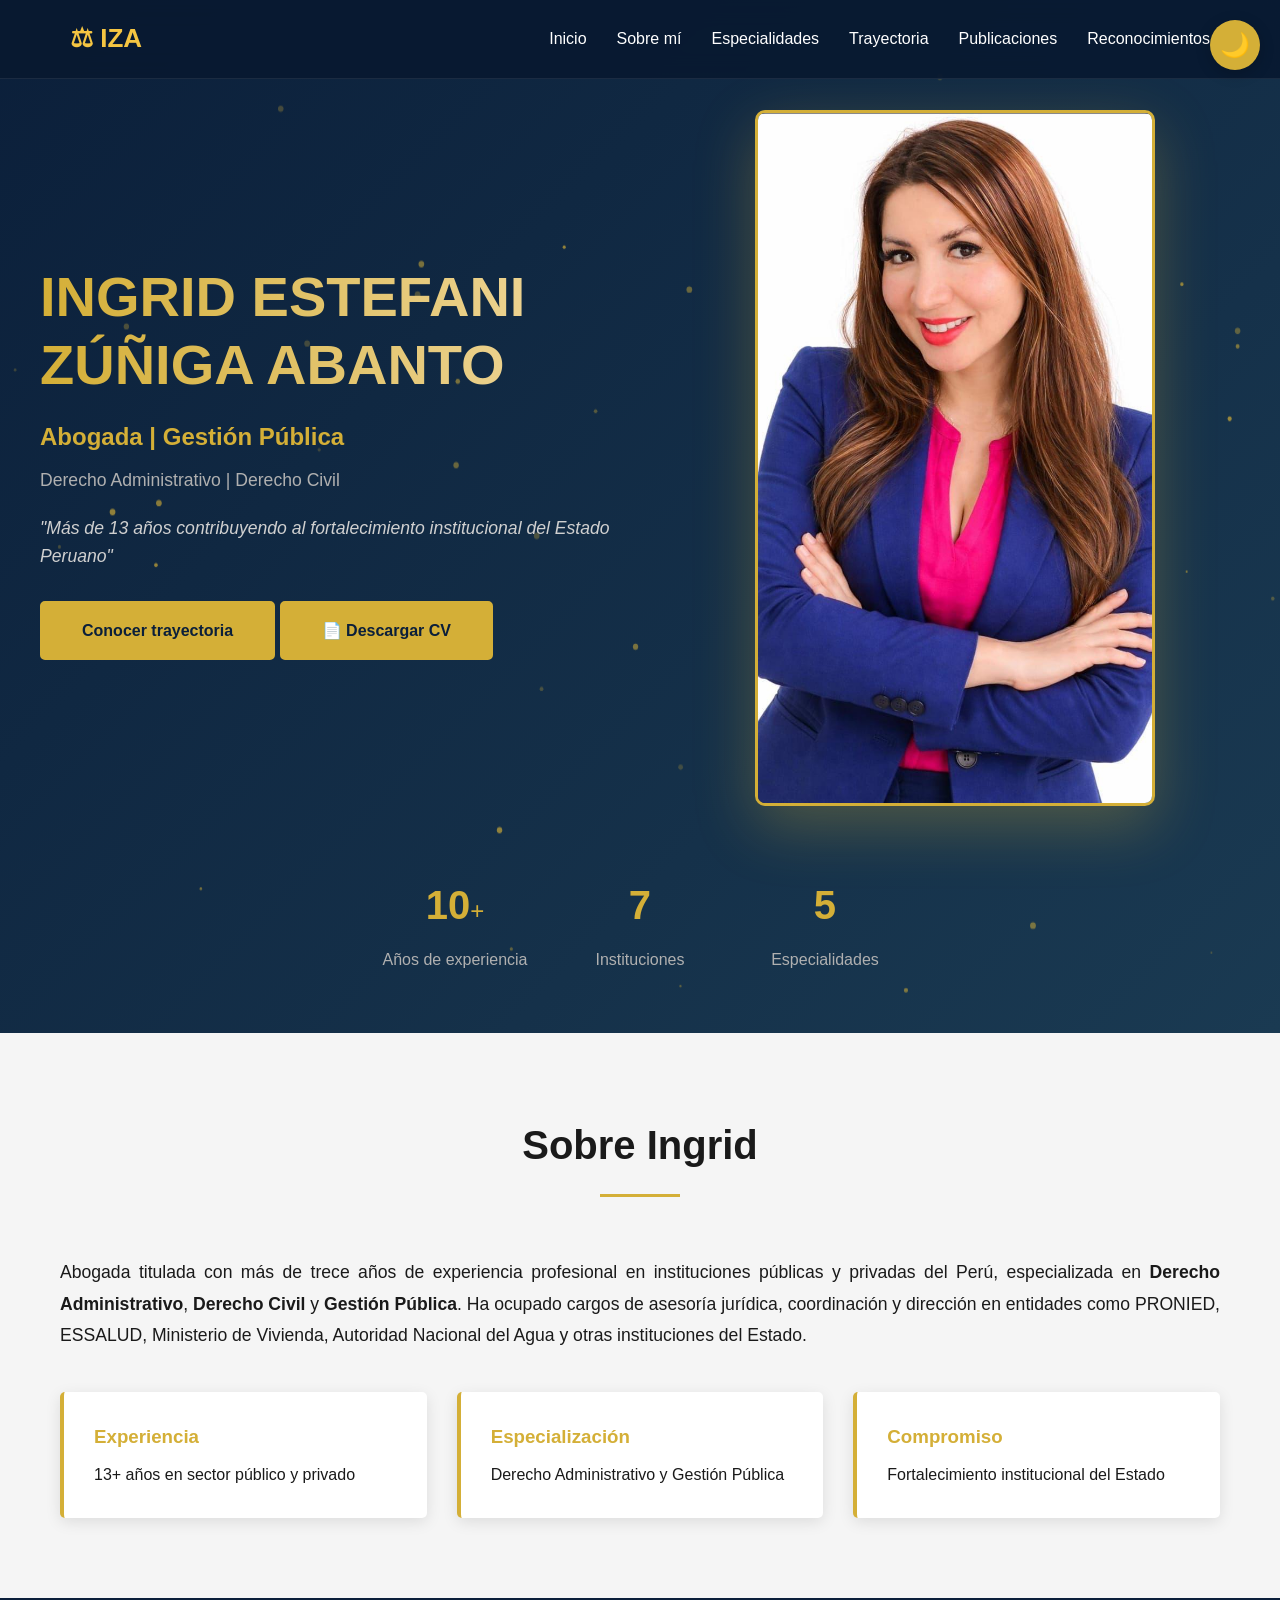
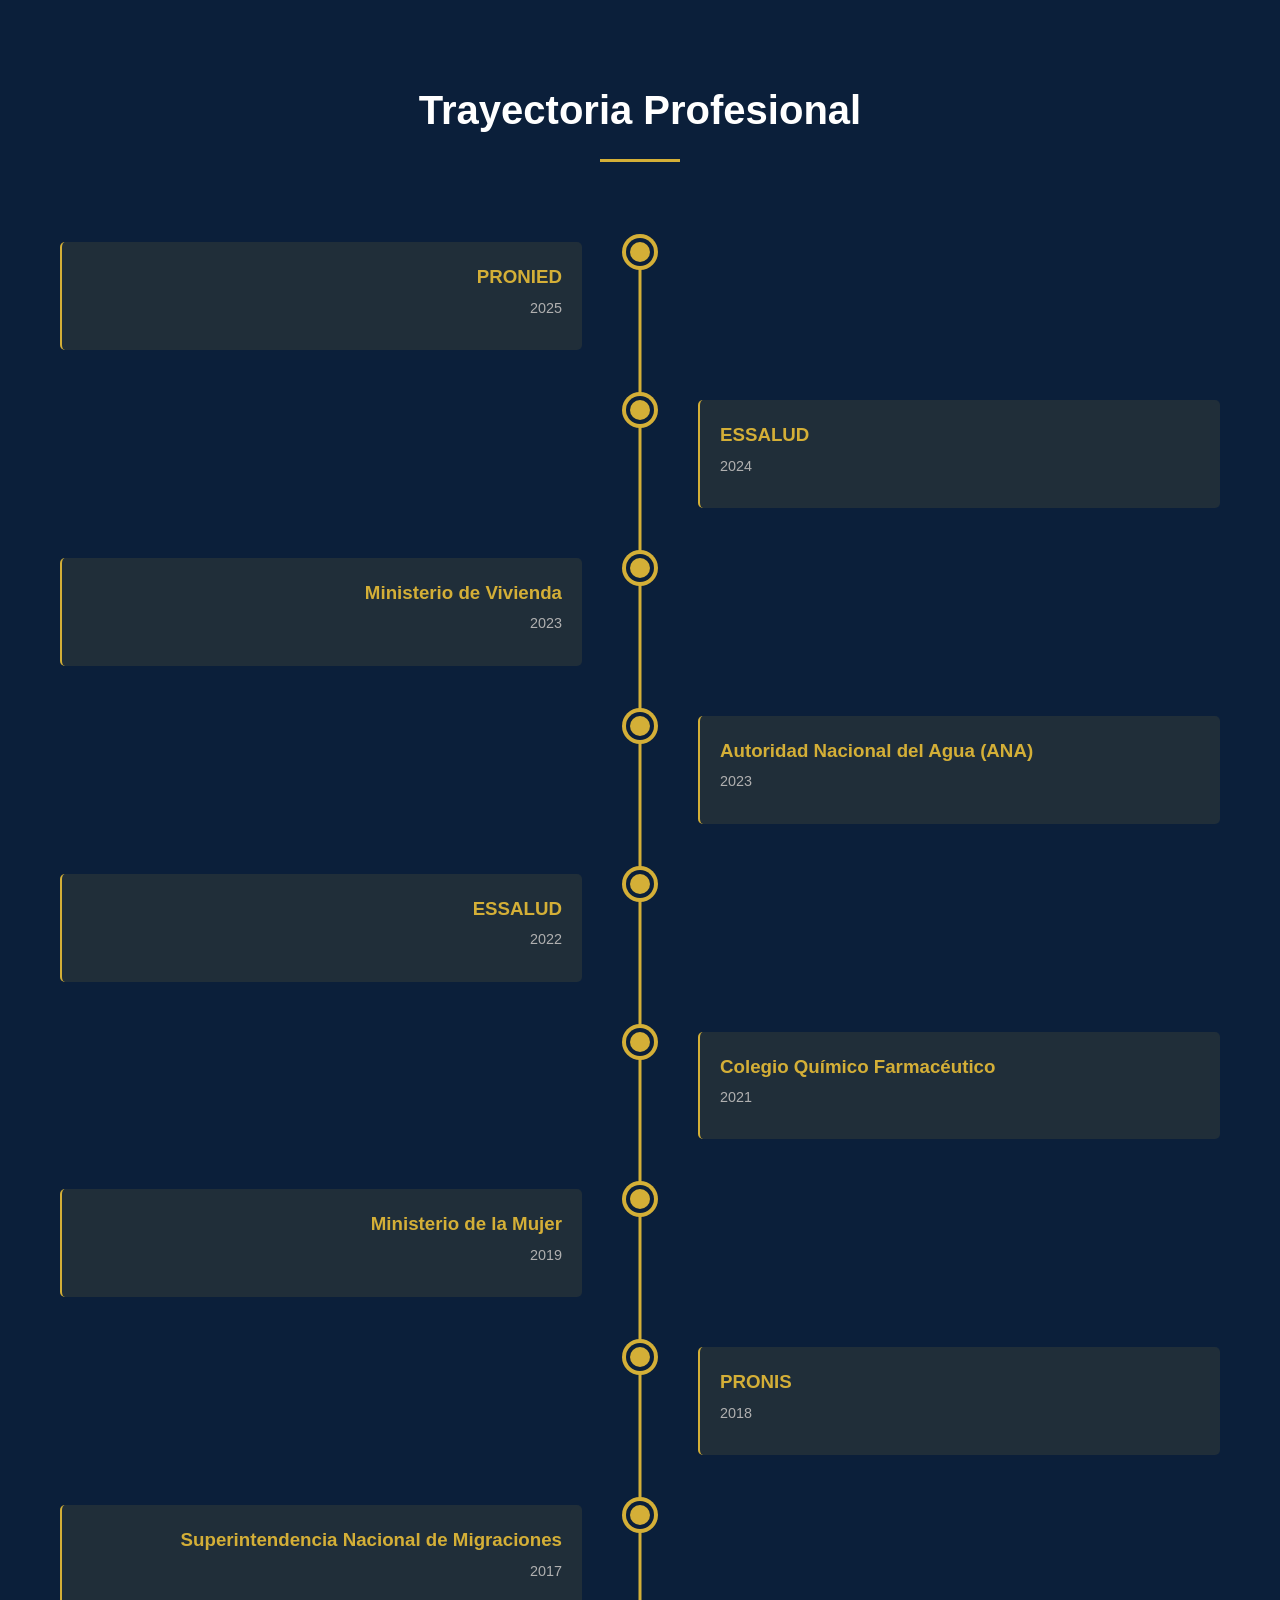
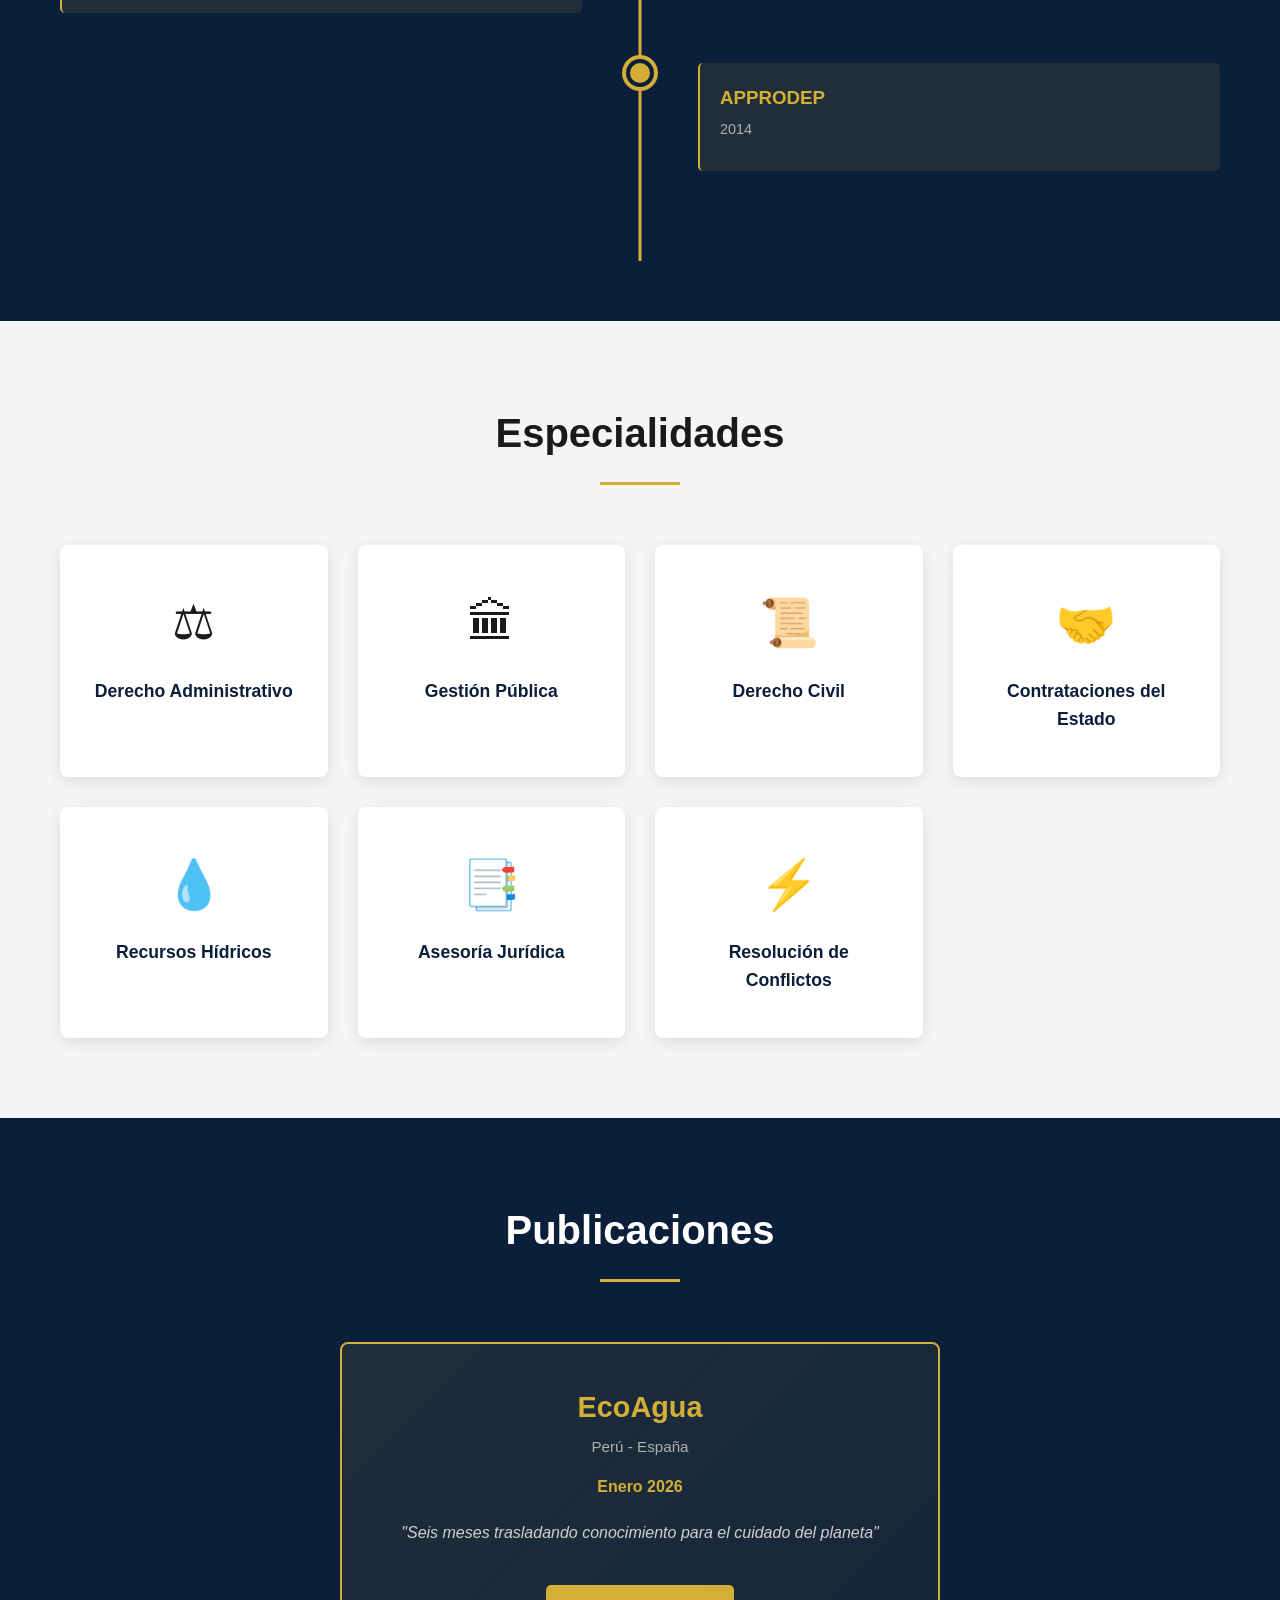
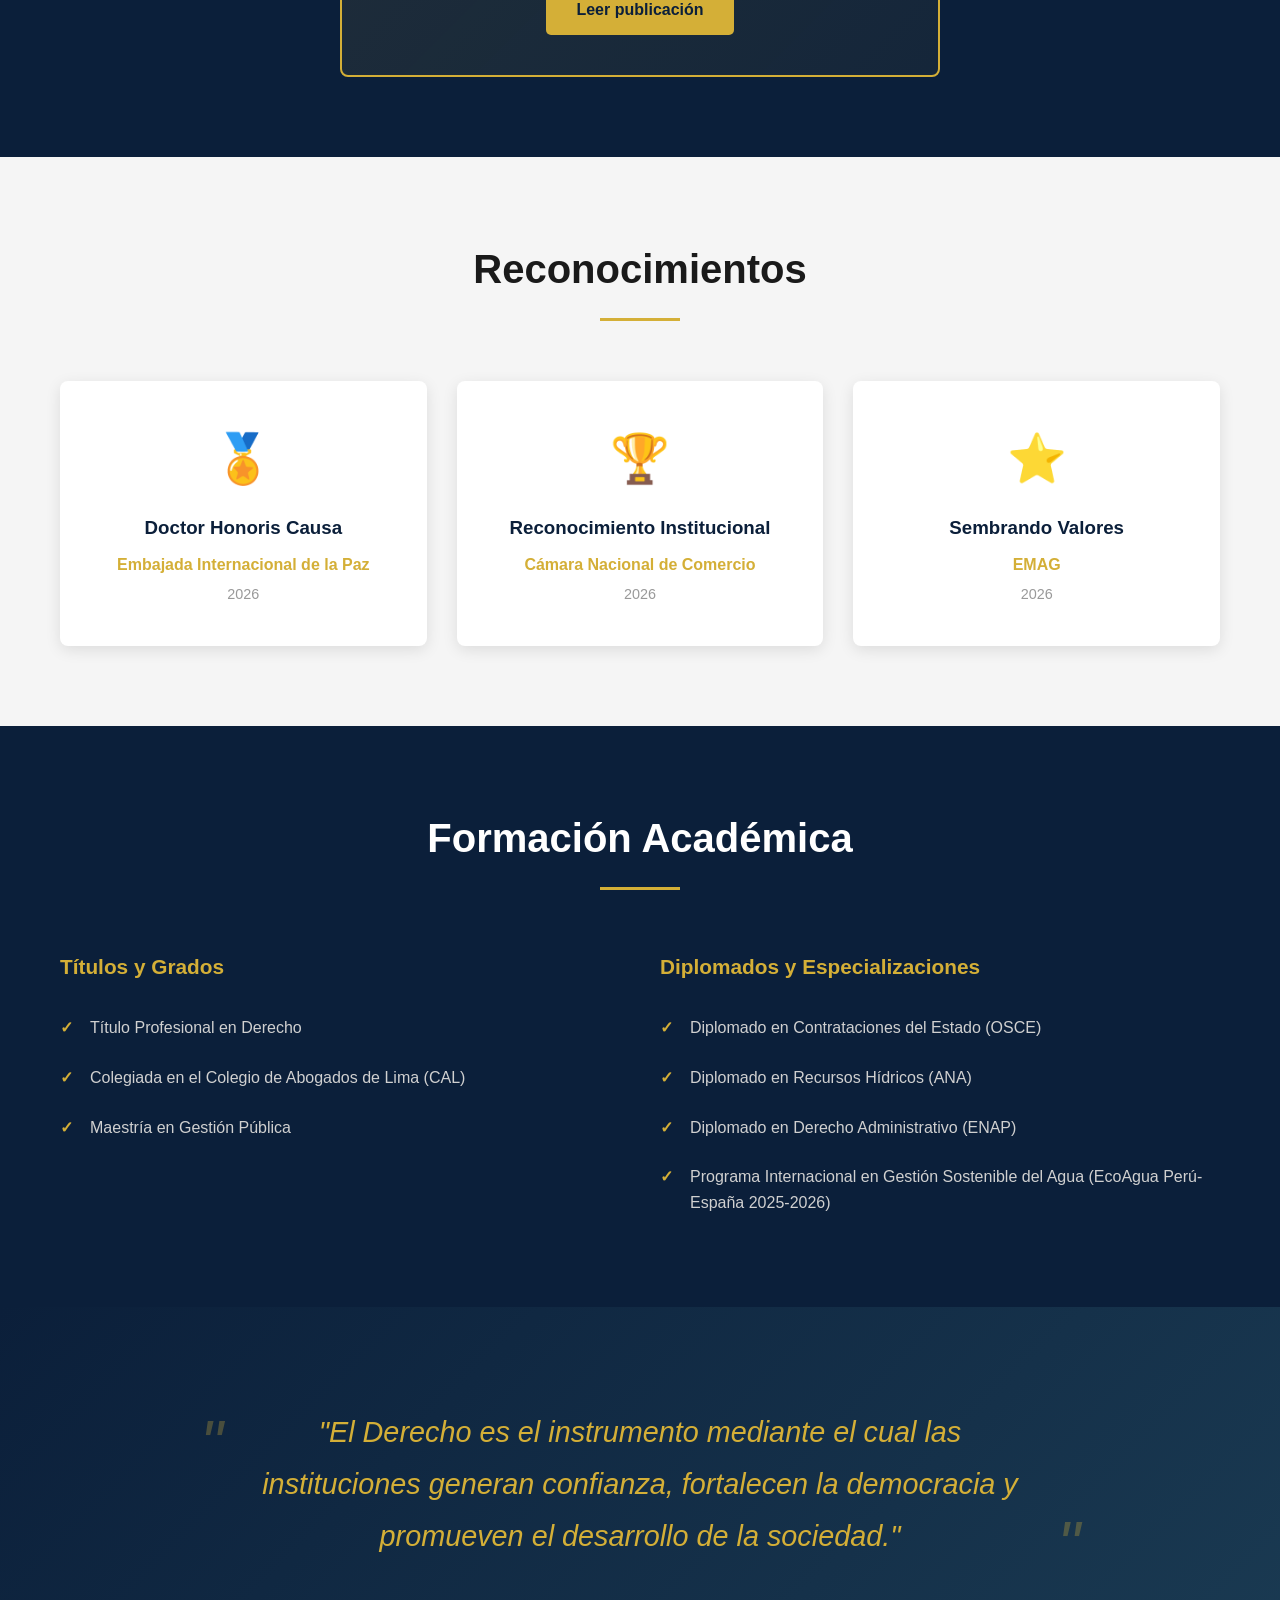
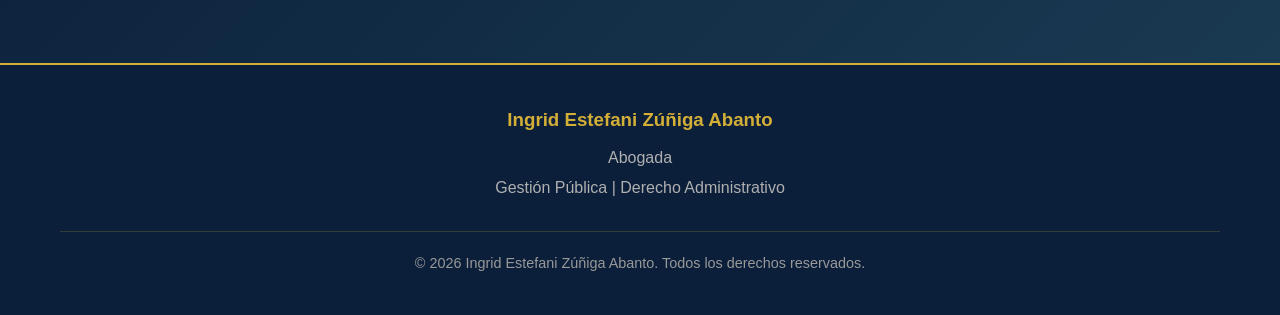
==== commit f8fc1f42: "Actualizar SEO" ====
--- a/index.html
+++ b/index.html
@@ -7,12 +7,13 @@
     <meta name="keywords" content="abogada, derecho administrativo, gestión pública, Perú, asesoría jurídica">
     <meta name="author" content="Ingrid Estefani Zúñiga Abanto">
     <meta name="robots" content="index, follow">
+    <link rel="canonical" href="https://ingrid-zuniga-web.pages.dev/">
     
     <!-- Open Graph para redes sociales -->
     <meta property="og:title" content="Ingrid Estefani Zúñiga Abanto - Abogada">
     <meta property="og:description" content="Abogada con 13+ años en Derecho Administrativo, Gestión Pública y Asesoría Jurídica">
     <meta property="og:type" content="website">
-    <meta property="og:url" content="https://ingrid-zuniga.com">
+    <meta property="og:url" content="https://ingrid-zuniga-web.pages.dev/">
     <meta property="og:image" content="assets/img/ingrid.jpg">
     
     <!-- Twitter Card -->
@@ -27,7 +28,7 @@
         "@type": "Person",
         "name": "Ingrid Estefani Zúñiga Abanto",
         "jobTitle": "Abogada",
-        "url": "https://ingrid-zuniga.com",
+        "url": "https://ingrid-zuniga-web.pages.dev/",
         "image": "assets/img/ingrid.jpg",
         "sameAs": [],
         "knowsAbout": ["Derecho Administrativo", "Gestión Pública", "Derecho Civil", "Contrataciones del Estado", "Recursos Hídricos"]
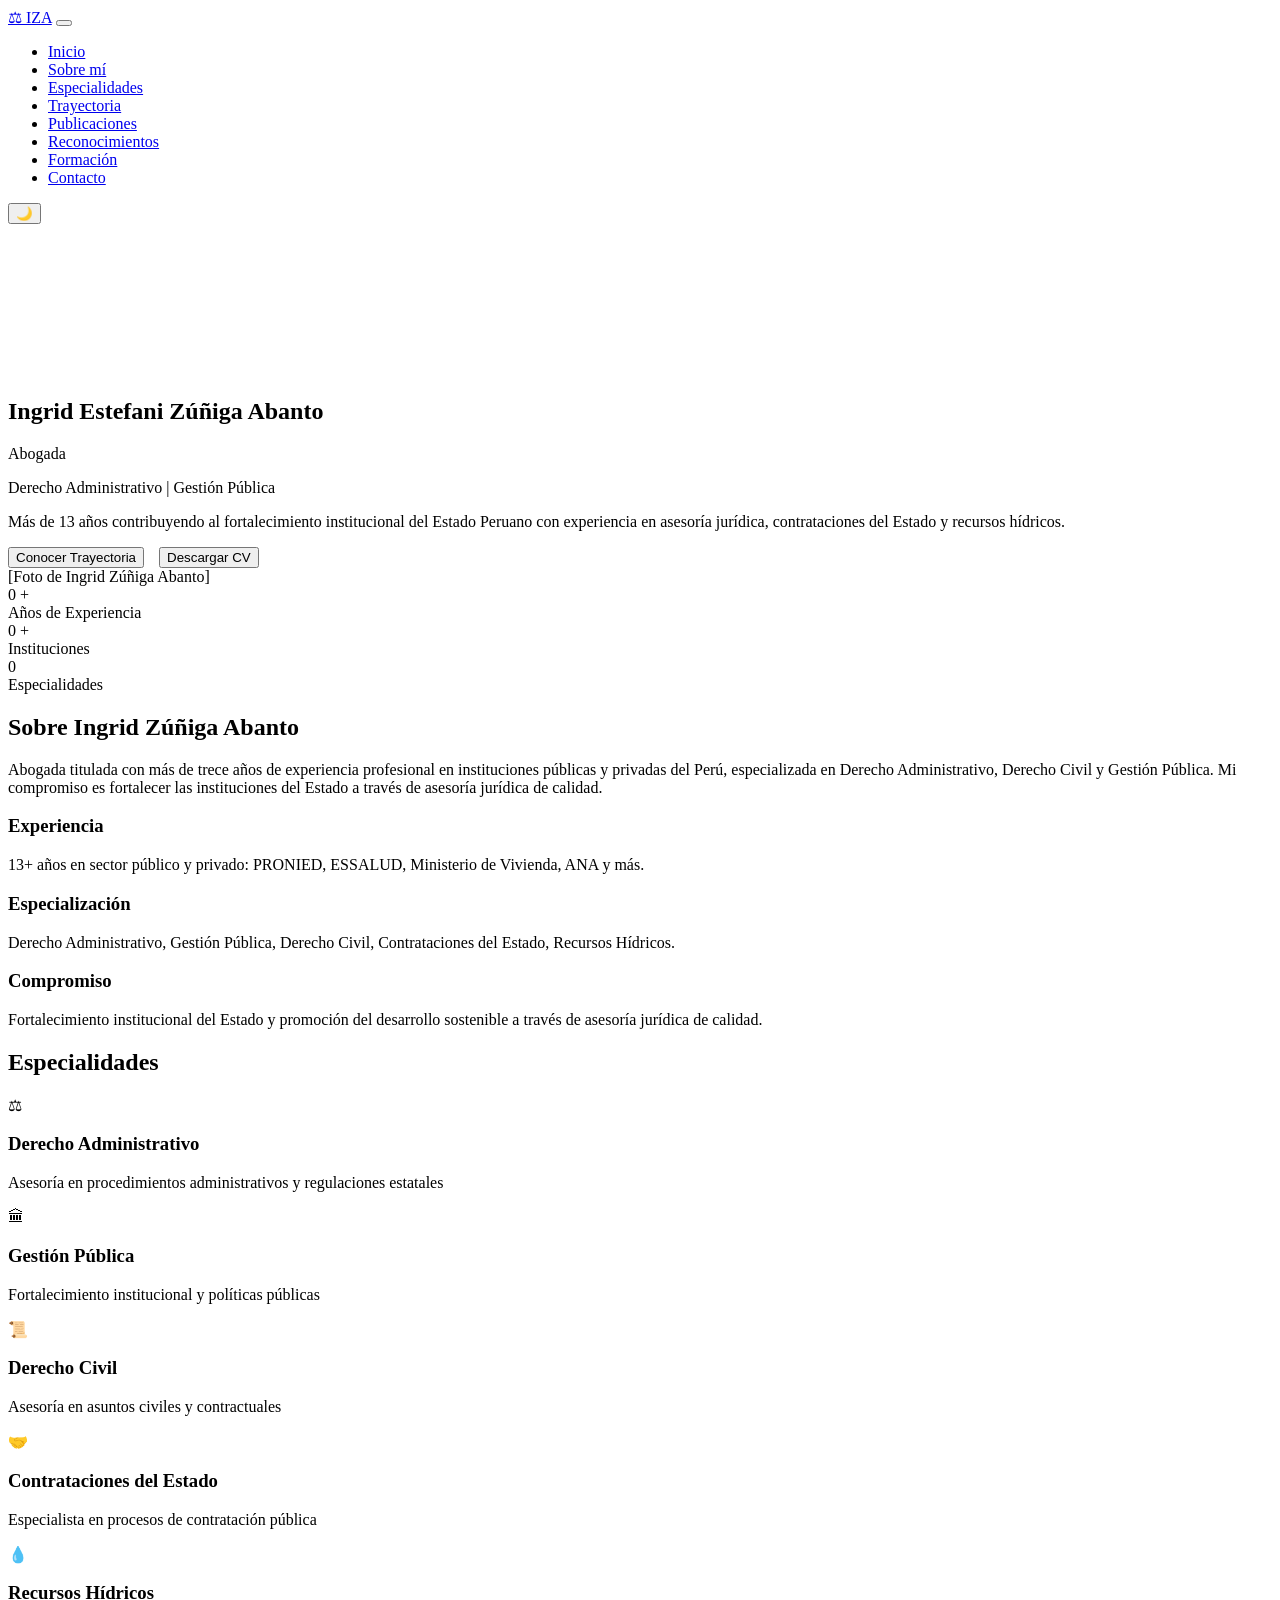
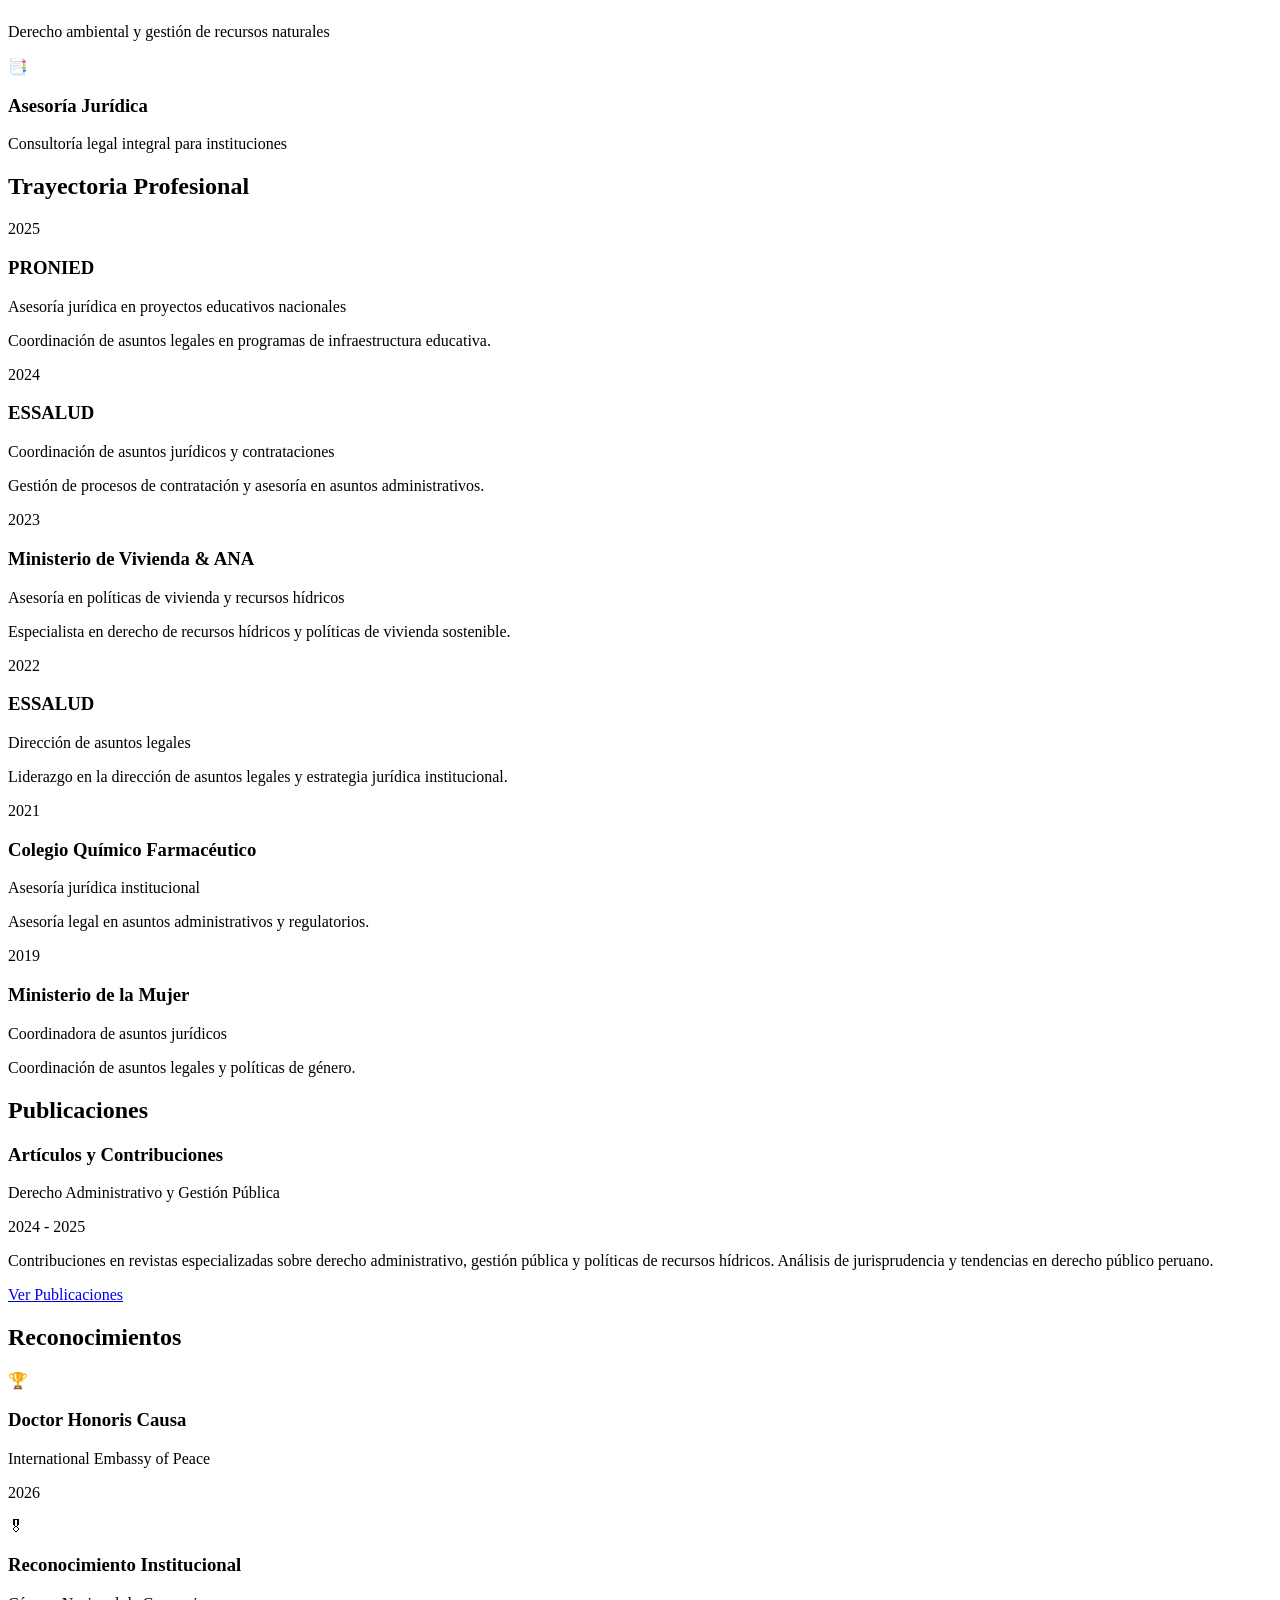
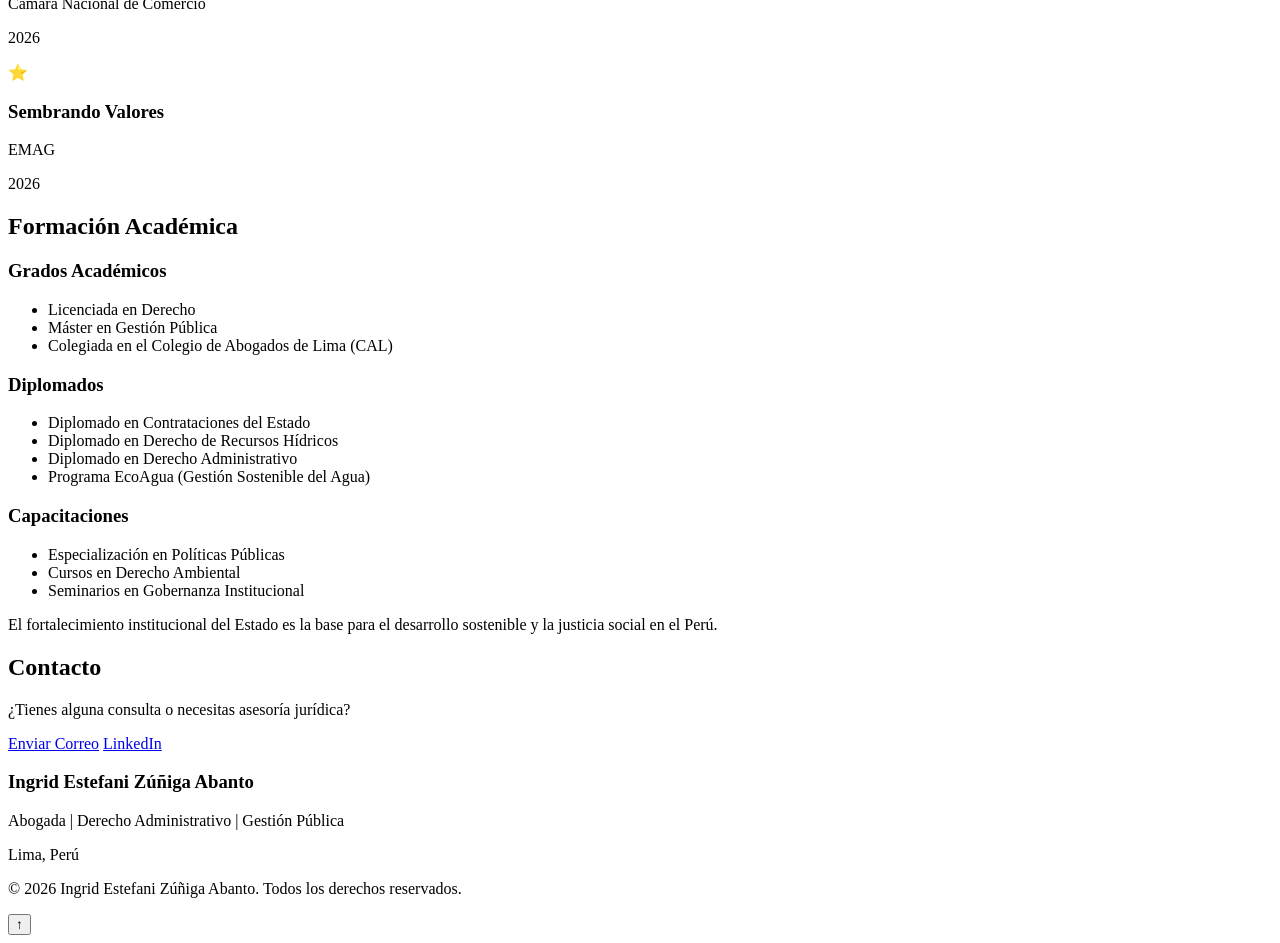
==== commit b8a21318: "Version 2.0 responsive" ====
--- a/index.html
+++ b/index.html
@@ -1,401 +1,477 @@
+<!-- ============================================
+     HEAD: META TAGS SEO, SCHEMA.ORG, TITLE
+     ============================================ -->
 <!DOCTYPE html>
 <html lang="es">
 <head>
     <meta charset="UTF-8">
     <meta name="viewport" content="width=device-width, initial-scale=1.0">
-    <meta name="description" content="Ingrid Estefani Zúñiga Abanto - Abogada especializada en Derecho Administrativo y Gestión Pública con más de 13 años de experiencia en instituciones públicas peruanas.">
-    <meta name="keywords" content="abogada, derecho administrativo, gestión pública, Perú, asesoría jurídica">
+ 
+    <!-- === SEO: DESCRIPTION Y KEYWORDS === -->
+    <meta name="description" content="Ingrid Estefani Zúñiga Abanto - Abogada
+         especializada en Derecho Administrativo, Gestión Pública y Derecho
+         Civil. Más de 13 años de experiencia en instituciones públicas del Perú.">
+    <meta name="keywords" content="Ingrid Zúñiga, Ingrid Abanto,
+         Ingrid Estefani Zúñiga Abanto, abogada Perú,
+         derecho administrativo, gestión pública, derecho civil,
+         asesoría jurídica, Lima, contrataciones del Estado">
     <meta name="author" content="Ingrid Estefani Zúñiga Abanto">
     <meta name="robots" content="index, follow">
-    <link rel="canonical" href="https://ingrid-zuniga-web.pages.dev/">
-    
-    <!-- Open Graph para redes sociales -->
-    <meta property="og:title" content="Ingrid Estefani Zúñiga Abanto - Abogada">
-    <meta property="og:description" content="Abogada con 13+ años en Derecho Administrativo, Gestión Pública y Asesoría Jurídica">
+    <meta name="language" content="Spanish">
+ 
+    <!-- === OPEN GRAPH (Redes sociales) === -->
+    <meta property="og:title"
+          content="Ingrid Estefani Zúñiga Abanto - Abogada Especialista">
+    <meta property="og:description"
+          content="Abogada con 13+ años en Derecho Administrativo y
+                   Gestión Pública. Experiencia en PRONIED, ESSALUD,
+                   Ministerio de Vivienda y ANA.">
     <meta property="og:type" content="website">
-    <meta property="og:url" content="https://ingrid-zuniga-web.pages.dev/">
-    <meta property="og:image" content="assets/img/ingrid.jpg">
-    
-    <!-- Twitter Card -->
+    <meta property="og:image" content="https://ingridzuniga.com/foto.jpg">
+    <meta property="og:url" content="https://ingridzuniga.com">
+    <meta property="og:locale" content="es_PE">
+ 
+    <!-- === TWITTER CARD === -->
     <meta name="twitter:card" content="summary_large_image">
-    <meta name="twitter:title" content="Ingrid Estefani Zúñiga Abanto">
-    <meta name="twitter:description" content="Abogada especializada en Derecho Administrativo y Gestión Pública">
-    
-    <!-- Schema.org JSON-LD -->
+    <meta name="twitter:title"
+          content="Ingrid Estefani Zúñiga Abanto - Abogada">
+    <meta name="twitter:description"
+          content="Especialista en Derecho Administrativo y Gestión Pública">
+ 
+    <!-- === SCHEMA.ORG STRUCTURED DATA === -->
     <script type="application/ld+json">
     {
         "@context": "https://schema.org",
         "@type": "Person",
         "name": "Ingrid Estefani Zúñiga Abanto",
         "jobTitle": "Abogada",
-        "url": "https://ingrid-zuniga-web.pages.dev/",
-        "image": "assets/img/ingrid.jpg",
-        "sameAs": [],
-        "knowsAbout": ["Derecho Administrativo", "Gestión Pública", "Derecho Civil", "Contrataciones del Estado", "Recursos Hídricos"]
+        "description": "Abogada especializada en Derecho Administrativo,
+                         Gestión Pública y Derecho Civil",
+        "url": "https://ingridzuniga.com",
+        "sameAs": [
+            "https://www.linkedin.com/in/ingrid-zuniga-abanto"
+        ],
+        "knowsAbout": [
+            "Derecho Administrativo",
+            "Gestión Pública",
+            "Derecho Civil",
+            "Contrataciones del Estado",
+            "Recursos Hídricos",
+            "Asesoría Jurídica"
+        ],
+        "workLocation": {
+            "@type": "Place",
+            "name": "Lima, Perú"
+        },
+        "alumniOf": {
+            "@type": "EducationalOrganization",
+            "name": "Colegio de Abogados de Lima"
+        }
     }
     </script>
-    
-    <title>Ingrid Estefani Zúñiga Abanto - Abogada | Derecho Administrativo</title>
-    <link rel="stylesheet" href="css/style.css">
-    <link rel="icon" type="image/x-icon" href="assets/img/logo.png">
+ 
+    <title>Ingrid Estefani Zúñiga Abanto | Abogada Especialista
+           en Derecho Administrativo</title>
+    <link rel="stylesheet" href="style.css">
 </head>
 <body>
-    <!-- Botón Dark Mode -->
-    <button id="darkModeToggle" class="dark-mode-toggle" aria-label="Cambiar modo oscuro">
-        <span class="toggle-icon">🌙</span>
-    </button>
-    <nav class="navbar">
+ 
+<!-- ============================================
+     NAVBAR CON HAMBURGUESA
+     ============================================ -->
+<nav class="navbar" role="navigation" aria-label="Menú principal">
     <div class="nav-container">
-
-        <div class="logo">
-            ⚖ IZA
-        </div>
-
-        <ul class="nav-menu">
-            <li><a href="#hero">Inicio</a></li>
+ 
+        <!-- Logo -->
+        <a href="#inicio" class="logo">⚖ IZA</a>
+ 
+        <!-- Botón Hamburguesa (visible solo en móvil) -->
+        <button class="hamburger" id="hamburger"
+                aria-label="Abrir menú" aria-expanded="false"
+                aria-controls="navMenu">
+            <span></span>
+            <span></span>
+            <span></span>
+        </button>
+ 
+        <!-- Menú de Navegación -->
+        <ul class="nav-menu" id="navMenu" role="list">
+            <li><a href="#inicio">Inicio</a></li>
             <li><a href="#sobre">Sobre mí</a></li>
             <li><a href="#especialidades">Especialidades</a></li>
             <li><a href="#trayectoria">Trayectoria</a></li>
             <li><a href="#publicaciones">Publicaciones</a></li>
             <li><a href="#reconocimientos">Reconocimientos</a></li>
+            <li><a href="#formacion">Formación</a></li>
+            <li><a href="#contacto">Contacto</a></li>
         </ul>
+ 
+        <!-- Toggle Dark Mode -->
+        <button class="dark-mode-toggle" id="darkModeToggle"
+                aria-label="Cambiar tema">🌙</button>
+    </div>
+</nav>
+ 
+<!-- Overlay oscuro para cerrar menú al tocar fuera -->
+<div class="menu-overlay" id="menuOverlay"
+     role="presentation" aria-hidden="true"></div>
+ 
+<!-- ============================================
+     HERO SECTION
+     ============================================ -->
+<section id="inicio" class="hero">
+    <canvas class="particle-canvas" id="particleCanvas"
+            aria-hidden="true"></canvas>
+ 
+    <div class="hero-content">
+        <div class="hero-text">
+            <h1 class="hero-title">
+                <span class="name-line">Ingrid Estefani</span>
+                <span class="name-line">Zúñiga Abanto</span>
+            </h1>
+            <p class="hero-subtitle">Abogada</p>
+            <p class="hero-specialties">
+                Derecho Administrativo | Gestión Pública
+            </p>
+            <p class="hero-tagline">
+                Más de 13 años contribuyendo al fortalecimiento
+                institucional del Estado Peruano con experiencia en
+                asesoría jurídica, contrataciones del Estado y
+                recursos hídricos.
+            </p>
+            <div style="display:flex; gap:15px; flex-wrap:wrap;">
+                <button class="cta-button"
+                    onclick="document.getElementById('sobre')
+                    .scrollIntoView({behavior:'smooth'})">
+                    Conocer Trayectoria
+                </button>
+                <button class="cta-button cta-secondary">
+                    Descargar CV
+                </button>
+            </div>
+        </div>
+ 
+        <div class="hero-image">
+            <!-- Reemplazar con: <img src="foto.jpg"
+                 alt="Ingrid Zúñiga Abanto - Abogada"
+                 class="profile-photo"> -->
+            <div class="photo-placeholder">
+                [Foto de Ingrid Zúñiga Abanto]
+            </div>
+        </div>
+    </div>
+ 
+    <div class="hero-stats">
+        <div class="stat">
+            <div class="stat-number">
+                <span class="counter" data-target="13">0</span>
+                <span class="stat-plus">+</span>
+            </div>
+            <div class="stat-label">Años de Experiencia</div>
+        </div>
+        <div class="stat">
+            <div class="stat-number">
+                <span class="counter" data-target="10">0</span>
+                <span class="stat-plus">+</span>
+            </div>
+            <div class="stat-label">Instituciones</div>
+        </div>
+        <div class="stat">
+            <div class="stat-number">
+                <span class="counter" data-target="7">0</span>
+            </div>
+            <div class="stat-label">Especialidades</div>
+        </div>
+    </div>
+</section>
+ 
+<!-- ============================================
+     SOBRE INGRID
+     ============================================ -->
+<section id="sobre">
+    <div class="container">
+        <h2 class="section-title">Sobre Ingrid Zúñiga Abanto</h2>
+        <p class="about-text">
+            Abogada titulada con más de trece años de experiencia
+            profesional en instituciones públicas y privadas del Perú,
+            especializada en Derecho Administrativo, Derecho Civil y
+            Gestión Pública. Mi compromiso es fortalecer las instituciones
+            del Estado a través de asesoría jurídica de calidad.
+        </p>
+        <div class="about-highlights">
+            <div class="highlight-card">
+                <h3>Experiencia</h3>
+                <p>13+ años en sector público y privado: PRONIED,
+                   ESSALUD, Ministerio de Vivienda, ANA y más.</p>
+            </div>
+            <div class="highlight-card">
+                <h3>Especialización</h3>
+                <p>Derecho Administrativo, Gestión Pública,
+                   Derecho Civil, Contrataciones del Estado,
+                   Recursos Hídricos.</p>
+            </div>
+            <div class="highlight-card">
+                <h3>Compromiso</h3>
+                <p>Fortalecimiento institucional del Estado y
+                   promoción del desarrollo sostenible a través
+                   de asesoría jurídica de calidad.</p>
+            </div>
+        </div>
+    </div>
+</section>
+ 
+<!-- === ESPECIALIDADES === -->
+<section id="especialidades">
+    <div class="container">
+        <h2 class="section-title">Especialidades</h2>
+        <div class="especialidades-grid">
+            <div class="especialidad-card">
+                <span class="especialidad-icon">⚖</span>
+                <h3>Derecho Administrativo</h3>
+                <p>Asesoría en procedimientos administrativos y regulaciones estatales</p>
+            </div>
+            <div class="especialidad-card">
+                <span class="especialidad-icon">🏛</span>
+                <h3>Gestión Pública</h3>
+                <p>Fortalecimiento institucional y políticas públicas</p>
+            </div>
+            <div class="especialidad-card">
+                <span class="especialidad-icon">📜</span>
+                <h3>Derecho Civil</h3>
+                <p>Asesoría en asuntos civiles y contractuales</p>
+            </div>
+            <div class="especialidad-card">
+                <span class="especialidad-icon">🤝</span>
+                <h3>Contrataciones del Estado</h3>
+                <p>Especialista en procesos de contratación pública</p>
+            </div>
+            <div class="especialidad-card">
+                <span class="especialidad-icon">💧</span>
+                <h3>Recursos Hídricos</h3>
+                <p>Derecho ambiental y gestión de recursos naturales</p>
+            </div>
+            <div class="especialidad-card">
+                <span class="especialidad-icon">📑</span>
+                <h3>Asesoría Jurídica</h3>
+                <p>Consultoría legal integral para instituciones</p>
+            </div>
+        </div>
+    </div>
+</section>
+ 
+<!-- === TRAYECTORIA PROFESIONAL === -->
+<section id="trayectoria">
+    <div class="container">
+        <h2 class="section-title">Trayectoria Profesional</h2>
+        <div class="timeline">
+            <div class="timeline-item">
+                <div class="timeline-marker"></div>
+                <div class="timeline-content" tabindex="0"
+                     role="button" aria-expanded="false">
+                    <div class="timeline-year">2025</div>
+                    <h3>PRONIED</h3>
+                    <p>Asesoría jurídica en proyectos educativos nacionales</p>
+                    <div class="timeline-details">
+                        <p>Coordinación de asuntos legales en programas de infraestructura educativa.</p>
+                    </div>
+                </div>
+            </div>
+            <div class="timeline-item">
+                <div class="timeline-marker"></div>
+                <div class="timeline-content" tabindex="0"
+                     role="button" aria-expanded="false">
+                    <div class="timeline-year">2024</div>
+                    <h3>ESSALUD</h3>
+                    <p>Coordinación de asuntos jurídicos y contrataciones</p>
+                    <div class="timeline-details">
+                        <p>Gestión de procesos de contratación y asesoría en asuntos administrativos.</p>
+                    </div>
+                </div>
+            </div>
+            <div class="timeline-item">
+                <div class="timeline-marker"></div>
+                <div class="timeline-content" tabindex="0"
+                     role="button" aria-expanded="false">
+                    <div class="timeline-year">2023</div>
+                    <h3>Ministerio de Vivienda & ANA</h3>
+                    <p>Asesoría en políticas de vivienda y recursos hídricos</p>
+                    <div class="timeline-details">
+                        <p>Especialista en derecho de recursos hídricos y políticas de vivienda sostenible.</p>
+                    </div>
+                </div>
+            </div>
+            <div class="timeline-item">
+                <div class="timeline-marker"></div>
+                <div class="timeline-content" tabindex="0"
+                     role="button" aria-expanded="false">
+                    <div class="timeline-year">2022</div>
+                    <h3>ESSALUD</h3>
+                    <p>Dirección de asuntos legales</p>
+                    <div class="timeline-details">
+                        <p>Liderazgo en la dirección de asuntos legales y estrategia jurídica institucional.</p>
+                    </div>
+                </div>
+            </div>
+            <div class="timeline-item">
+                <div class="timeline-marker"></div>
+                <div class="timeline-content" tabindex="0"
+                     role="button" aria-expanded="false">
+                    <div class="timeline-year">2021</div>
+                    <h3>Colegio Químico Farmacéutico</h3>
+                    <p>Asesoría jurídica institucional</p>
+                    <div class="timeline-details">
+                        <p>Asesoría legal en asuntos administrativos y regulatorios.</p>
+                    </div>
+                </div>
+            </div>
+            <div class="timeline-item">
+                <div class="timeline-marker"></div>
+                <div class="timeline-content" tabindex="0"
+                     role="button" aria-expanded="false">
+                    <div class="timeline-year">2019</div>
+                    <h3>Ministerio de la Mujer</h3>
+                    <p>Coordinadora de asuntos jurídicos</p>
+                    <div class="timeline-details">
+                        <p>Coordinación de asuntos legales y políticas de género.</p>
+                    </div>
+                </div>
+            </div>
+        </div>
+    </div>
+</section>
+ 
+<!-- === PUBLICACIONES === -->
+<section id="publicaciones">
+    <div class="container">
+        <h2 class="section-title">Publicaciones</h2>
+        <div class="publicacion-card">
+            <div class="publicacion-header">
+                <h3>Artículos y Contribuciones</h3>
+                <p class="publicacion-subtitle">
+                    Derecho Administrativo y Gestión Pública
+                </p>
+            </div>
+            <p class="publicacion-date">2024 - 2025</p>
+            <p class="publicacion-description">
+                Contribuciones en revistas especializadas sobre
+                derecho administrativo, gestión pública y políticas
+                de recursos hídricos. Análisis de jurisprudencia y
+                tendencias en derecho público peruano.
+            </p>
+            <a href="#" class="publicacion-link">
+                Ver Publicaciones
+            </a>
+        </div>
+    </div>
+</section>
+ 
+<!-- === RECONOCIMIENTOS === -->
+<section id="reconocimientos">
+    <div class="container">
+        <h2 class="section-title">Reconocimientos</h2>
+        <div class="reconocimientos-grid">
+            <div class="reconocimiento-card">
+                <div class="reconocimiento-icon">🏆</div>
+                <h3>Doctor Honoris Causa</h3>
+                <p class="reconocimiento-institucion">International Embassy of Peace</p>
+                <p class="reconocimiento-year">2026</p>
+            </div>
+            <div class="reconocimiento-card">
+                <div class="reconocimiento-icon">🎖</div>
+                <h3>Reconocimiento Institucional</h3>
+                <p class="reconocimiento-institucion">Cámara Nacional de Comercio</p>
+                <p class="reconocimiento-year">2026</p>
+            </div>
+            <div class="reconocimiento-card">
+                <div class="reconocimiento-icon">⭐</div>
+                <h3>Sembrando Valores</h3>
+                <p class="reconocimiento-institucion">EMAG</p>
+                <p class="reconocimiento-year">2026</p>
+            </div>
+        </div>
+    </div>
+</section>
+ 
+<!-- === FORMACIÓN ACADÉMICA === -->
+<section id="formacion">
+    <div class="container">
+        <h2 class="section-title">Formación Académica</h2>
+        <div class="formacion-grid">
+            <div class="formacion-column">
+                <h3>Grados Académicos</h3>
+                <ul class="formacion-list">
+                    <li>Licenciada en Derecho</li>
+                    <li>Máster en Gestión Pública</li>
+                    <li>Colegiada en el Colegio de Abogados de Lima (CAL)</li>
+                </ul>
+            </div>
+            <div class="formacion-column">
+                <h3>Diplomados</h3>
+                <ul class="formacion-list">
+                    <li>Diplomado en Contrataciones del Estado</li>
+                    <li>Diplomado en Derecho de Recursos Hídricos</li>
+                    <li>Diplomado en Derecho Administrativo</li>
+                    <li>Programa EcoAgua (Gestión Sostenible del Agua)</li>
+                </ul>
+            </div>
+            <div class="formacion-column">
+                <h3>Capacitaciones</h3>
+                <ul class="formacion-list">
+                    <li>Especialización en Políticas Públicas</li>
+                    <li>Cursos en Derecho Ambiental</li>
+                    <li>Seminarios en Gobernanza Institucional</li>
+                </ul>
+            </div>
+        </div>
+    </div>
+</section>
+ 
+<!-- === FRASE FINAL === -->
+<section id="frase-final">
+    <div class="container">
+        <p class="frase-quote">
+            El fortalecimiento institucional del Estado es la base
+            para el desarrollo sostenible y la justicia social
+            en el Perú.
+        </p>
+    </div>
+</section>
+ 
+<!-- === CONTACTO === -->
+<section id="contacto">
+    <div class="container">
+        <h2 class="section-title">Contacto</h2>
+        <div class="contact-wrapper">
+            <p>¿Tienes alguna consulta o necesitas asesoría jurídica?</p>
+            <a href="mailto:ingrid@ingridzuniga.com"
+               class="cta-button">Enviar Correo</a>
+            <a href="https://linkedin.com/in/ingrid-zuniga-abanto"
+               class="cta-button cta-secondary" target="_blank">
+               LinkedIn</a>
+        </div>
+    </div>
+</section>
+ 
+<!-- === FOOTER === -->
+<footer class="footer" role="contentinfo">
+    <div class="container">
+        <div class="footer-content">
+            <h3>Ingrid Estefani Zúñiga Abanto</h3>
+            <p>Abogada | Derecho Administrativo | Gestión Pública</p>
+            <p>Lima, Perú</p>
+        </div>
+        <div class="footer-copyright">
+            <p>&copy; 2026 Ingrid Estefani Zúñiga Abanto.
+               Todos los derechos reservados.</p>
+        </div>
+    </div>
+</footer>
+ 
+<!-- Botón Volver Arriba -->
+<button class="scroll-to-top" id="scrollToTop"
+        aria-label="Volver al inicio">↑</button>
+ 
+<script src="script.js"></script>
+</body>
+</html>
 
-    </div>
-</nav>
-
-    <!-- HERO / PORTADA -->
-    <section id="hero" class="hero">
-        <div class="hero-content">
-            <div class="hero-text">
-                <h1 class="hero-title">
-                    <span class="name-line">INGRID ESTEFANI</span>
-                    <span class="name-line">ZÚÑIGA ABANTO</span>
-                </h1>
-                <p class="hero-subtitle">Abogada | Gestión Pública</p>
-                <p class="hero-specialties">Derecho Administrativo | Derecho Civil</p>
-                <p class="hero-tagline">"Más de 13 años contribuyendo al fortalecimiento institucional del Estado Peruano"</p>
-                <div class="hero-buttons">
-
-    <a href="#sobre" class="cta-button">
-        Conocer trayectoria
-    </a>
-
-    <a href="assets/pdf/CV_Ingrid_Zuniga_Abanto_Profesional.pdf"
-       class="cta-button secondary"
-       download>
-
-        📄 Descargar CV
-
-    </a>
-
-</div>
-            </div>
-            <div class="hero-image">
-                <img src="assets/img/ingrid.jpg" alt="Ingrid Estefani Zúñiga Abanto" class="profile-photo">
-            </div>
-        </div>
-        <div class="hero-stats">
-            <div class="stat">
-                <span class="stat-number" data-target="13">0</span><span class="stat-plus">+</span>
-                <p class="stat-label">Años de experiencia</p>
-            </div>
-            <div class="stat">
-                <span class="stat-number" data-target="10">0</span>
-                <p class="stat-label">Instituciones</p>
-            </div>
-            <div class="stat">
-                <span class="stat-number" data-target="7">0</span>
-                <p class="stat-label">Especialidades</p>
-            </div>
-        </div>
-        <canvas id="particleCanvas" class="particle-canvas"></canvas>
-    </section>
-
-    <!-- SOBRE INGRID -->
-    <section id="sobre" class="sobre">
-        <div class="container">
-            <h2 class="section-title">Sobre Ingrid</h2>
-            <div class="about-content">
-                <p class="about-text">
-                    Abogada titulada con más de trece años de experiencia profesional en instituciones públicas y privadas del Perú, especializada en <strong>Derecho Administrativo</strong>, <strong>Derecho Civil</strong> y <strong>Gestión Pública</strong>. Ha ocupado cargos de asesoría jurídica, coordinación y dirección en entidades como PRONIED, ESSALUD, Ministerio de Vivienda, Autoridad Nacional del Agua y otras instituciones del Estado.
-                </p>
-                <div class="about-highlights">
-                    <div class="highlight-card">
-                        <h3>Experiencia</h3>
-                        <p>13+ años en sector público y privado</p>
-                    </div>
-                    <div class="highlight-card">
-                        <h3>Especialización</h3>
-                        <p>Derecho Administrativo y Gestión Pública</p>
-                    </div>
-                    <div class="highlight-card">
-                        <h3>Compromiso</h3>
-                        <p>Fortalecimiento institucional del Estado</p>
-                    </div>
-                </div>
-            </div>
-        </div>
-    </section>
-
-    <!-- TRAYECTORIA PROFESIONAL -->
-    <section id="trayectoria" class="trayectoria">
-        <div class="container">
-            <h2 class="section-title">Trayectoria Profesional</h2>
-            <div class="timeline">
-                <div class="timeline-item" data-year="2025">
-                    <div class="timeline-marker"></div>
-                    <div class="timeline-content">
-                        <h3>PRONIED</h3>
-                        <p class="timeline-year">2025</p>
-                        <div class="timeline-details">
-                            <p>Asesoría jurídica en proyectos educativos nacionales</p>
-                        </div>
-                    </div>
-                </div>
-
-                <div class="timeline-item" data-year="2024">
-                    <div class="timeline-marker"></div>
-                    <div class="timeline-content">
-                        <h3>ESSALUD</h3>
-                        <p class="timeline-year">2024</p>
-                        <div class="timeline-details">
-                            <p>Coordinación de asuntos jurídicos y contrataciones</p>
-                        </div>
-                    </div>
-                </div>
-
-                <div class="timeline-item" data-year="2023">
-                    <div class="timeline-marker"></div>
-                    <div class="timeline-content">
-                        <h3>Ministerio de Vivienda</h3>
-                        <p class="timeline-year">2023</p>
-                        <div class="timeline-details">
-                            <p>Asesoría en políticas de vivienda y urbanismo</p>
-                        </div>
-                    </div>
-                </div>
-
-                <div class="timeline-item" data-year="2023">
-                    <div class="timeline-marker"></div>
-                    <div class="timeline-content">
-                        <h3>Autoridad Nacional del Agua (ANA)</h3>
-                        <p class="timeline-year">2023</p>
-                        <div class="timeline-details">
-                            <p>Especialista en derecho de recursos hídricos</p>
-                        </div>
-                    </div>
-                </div>
-
-                <div class="timeline-item" data-year="2022">
-                    <div class="timeline-marker"></div>
-                    <div class="timeline-content">
-                        <h3>ESSALUD</h3>
-                        <p class="timeline-year">2022</p>
-                        <div class="timeline-details">
-                            <p>Dirección de asuntos legales</p>
-                        </div>
-                    </div>
-                </div>
-
-                <div class="timeline-item" data-year="2021">
-                    <div class="timeline-marker"></div>
-                    <div class="timeline-content">
-                        <h3>Colegio Químico Farmacéutico</h3>
-                        <p class="timeline-year">2021</p>
-                        <div class="timeline-details">
-                            <p>Asesoría jurídica institucional</p>
-                        </div>
-                    </div>
-                </div>
-
-                <div class="timeline-item" data-year="2019">
-                    <div class="timeline-marker"></div>
-                    <div class="timeline-content">
-                        <h3>Ministerio de la Mujer</h3>
-                        <p class="timeline-year">2019</p>
-                        <div class="timeline-details">
-                            <p>Coordinadora de asuntos jurídicos</p>
-                        </div>
-                    </div>
-                </div>
-
-                <div class="timeline-item" data-year="2018">
-                    <div class="timeline-marker"></div>
-                    <div class="timeline-content">
-                        <h3>PRONIS</h3>
-                        <p class="timeline-year">2018</p>
-                        <div class="timeline-details">
-                            <p>Asesoría en proyectos de infraestructura</p>
-                        </div>
-                    </div>
-                </div>
-
-                <div class="timeline-item" data-year="2017">
-                    <div class="timeline-marker"></div>
-                    <div class="timeline-content">
-                        <h3>Superintendencia Nacional de Migraciones</h3>
-                        <p class="timeline-year">2017</p>
-                        <div class="timeline-details">
-                            <p>Especialista en derecho migratorio</p>
-                        </div>
-                    </div>
-                </div>
-
-                <div class="timeline-item" data-year="2014">
-                    <div class="timeline-marker"></div>
-                    <div class="timeline-content">
-                        <h3>APPRODEP</h3>
-                        <p class="timeline-year">2014</p>
-                        <div class="timeline-details">
-                            <p>Inicio de carrera profesional</p>
-                        </div>
-                    </div>
-                </div>
-            </div>
-        </div>
-    </section>
-
-    <!-- ESPECIALIDADES -->
-    <section id="especialidades" class="especialidades">
-        <div class="container">
-            <h2 class="section-title">Especialidades</h2>
-            <div class="especialidades-grid">
-                <div class="especialidad-card">
-                    <span class="especialidad-icon">⚖</span>
-                    <h3>Derecho Administrativo</h3>
-                </div>
-                <div class="especialidad-card">
-                    <span class="especialidad-icon">🏛</span>
-                    <h3>Gestión Pública</h3>
-                </div>
-                <div class="especialidad-card">
-                    <span class="especialidad-icon">📜</span>
-                    <h3>Derecho Civil</h3>
-                </div>
-                <div class="especialidad-card">
-                    <span class="especialidad-icon">🤝</span>
-                    <h3>Contrataciones del Estado</h3>
-                </div>
-                <div class="especialidad-card">
-                    <span class="especialidad-icon">💧</span>
-                    <h3>Recursos Hídricos</h3>
-                </div>
-                <div class="especialidad-card">
-                    <span class="especialidad-icon">📑</span>
-                    <h3>Asesoría Jurídica</h3>
-                </div>
-                <div class="especialidad-card">
-                    <span class="especialidad-icon">⚡</span>
-                    <h3>Resolución de Conflictos</h3>
-                </div>
-            </div>
-        </div>
-    </section>
-
-    <!-- PUBLICACIONES -->
-    <section id="publicaciones" class="publicaciones">
-        <div class="container">
-            <h2 class="section-title">Publicaciones</h2>
-            <div class="publicacion-card">
-                <div class="publicacion-header">
-                    <h3>EcoAgua</h3>
-                    <p class="publicacion-subtitle">Perú - España</p>
-                </div>
-                <p class="publicacion-date">Enero 2026</p>
-                <p class="publicacion-description">"Seis meses trasladando conocimiento para el cuidado del planeta"</p>
-                <a href="assets/pdf/ecoagua.pdf" class="publicacion-link" target="_blank">Leer publicación</a>
-            </div>
-        </div>
-    </section>
-
-    <!-- RECONOCIMIENTOS -->
-    <section id="reconocimientos" class="reconocimientos">
-        <div class="container">
-            <h2 class="section-title">Reconocimientos</h2>
-            <div class="reconocimientos-grid">
-                <a href="assets/pdf/doctorado.pdf"
-   target="_blank"
-   class="reconocimiento-card"
-   style="text-decoration:none; color:inherit; display:block;">
-
-    <div class="reconocimiento-icon">🏅</div>
-
-    <h3>Doctor Honoris Causa</h3>
-
-    <p class="reconocimiento-institucion">
-        Embajada Internacional de la Paz
-    </p>
-
-    <p class="reconocimiento-year">
-        2026
-    </p>
-
-</a>
-                <div class="reconocimiento-card">
-                    <div class="reconocimiento-icon">🏆</div>
-                    <h3>Reconocimiento Institucional</h3>
-                    <p class="reconocimiento-institucion">Cámara Nacional de Comercio</p>
-                    <p class="reconocimiento-year">2026</p>
-                </div>
-                <div class="reconocimiento-card">
-                    <div class="reconocimiento-icon">⭐</div>
-                    <h3>Sembrando Valores</h3>
-                    <p class="reconocimiento-institucion">EMAG</p>
-                    <p class="reconocimiento-year">2026</p>
-                </div>
-            </div>
-        </div>
-    </section>
-
-    <!-- FORMACIÓN ACADÉMICA -->
-    <section id="formacion" class="formacion">
-        <div class="container">
-            <h2 class="section-title">Formación Académica</h2>
-            <div class="formacion-grid">
-                <div class="formacion-column">
-                    <h3>Títulos y Grados</h3>
-                    <ul class="formacion-list">
-                        <li>Título Profesional en Derecho</li>
-                        <li>Colegiada en el Colegio de Abogados de Lima (CAL)</li>
-                        <li>Maestría en Gestión Pública</li>
-                    </ul>
-                </div>
-                <div class="formacion-column">
-                    <h3>Diplomados y Especializaciones</h3>
-                    <ul class="formacion-list">
-                        <li>Diplomado en Contrataciones del Estado (OSCE)</li>
-                        <li>Diplomado en Recursos Hídricos (ANA)</li>
-                        <li>Diplomado en Derecho Administrativo (ENAP)</li>
-                        <li>Programa Internacional en Gestión Sostenible del Agua (EcoAgua Perú-España 2025-2026)</li>
-                    </ul>
-                </div>
-            </div>
-        </div>
-    </section>
-
-    <!-- FRASE FINAL -->
-    <section id="frase-final" class="frase-final">
-        <div class="container">
-            <blockquote class="frase-quote">
-                <p>"El Derecho es el instrumento mediante el cual las instituciones generan confianza, fortalecen la democracia y promueven el desarrollo de la sociedad."</p>
-            </blockquote>
-        </div>
-    </section>
-
-    <!-- FOOTER -->
-    <footer class="footer">
-        <div class="container">
-            <div class="footer-content">
-                <h3>Ingrid Estefani Zúñiga Abanto</h3>
-                <p>Abogada</p>
-                <p>Gestión Pública | Derecho Administrativo</p>
-            </div>
-            <div class="footer-copyright">
-                <p>&copy; 2026 Ingrid Estefani Zúñiga Abanto. Todos los derechos reservados.</p>
-            </div>
-        </div>
-    </footer>
-
-    <script src="js/script.js"></script>
-</body>
-</html>
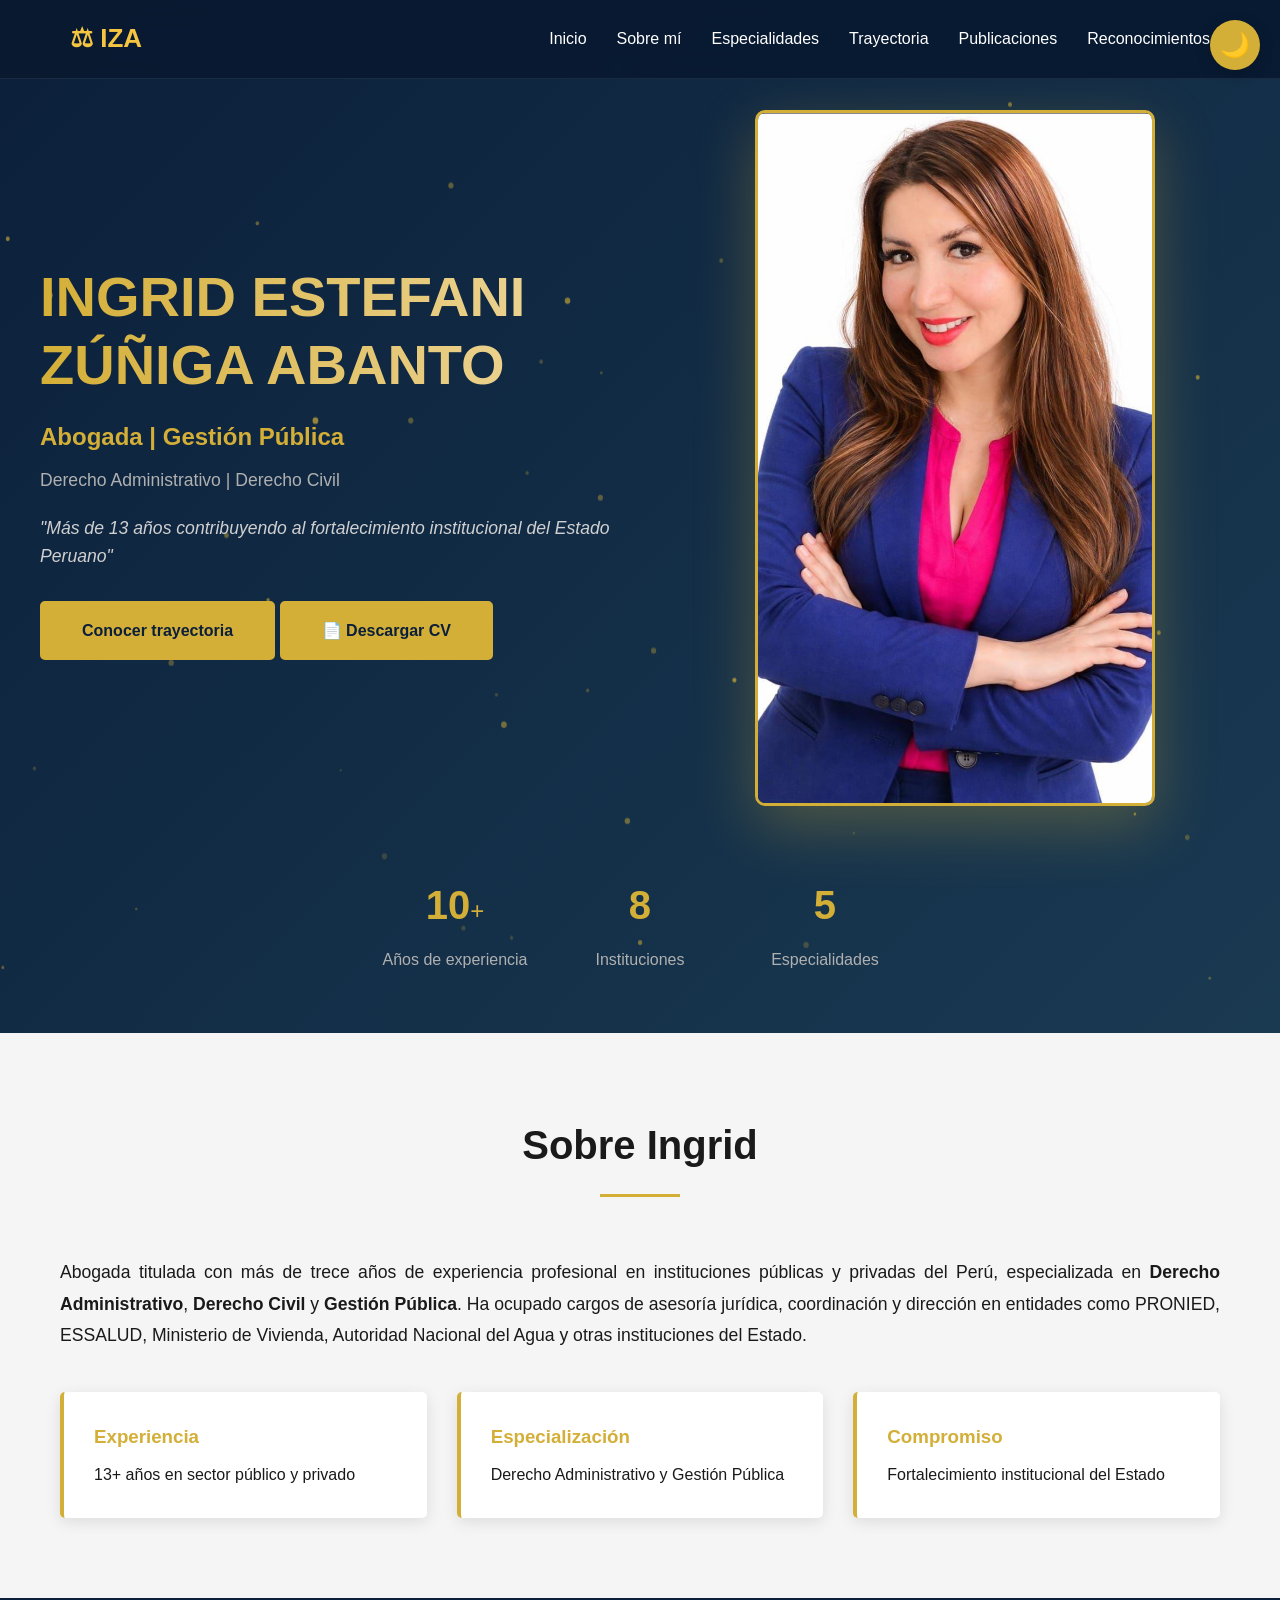
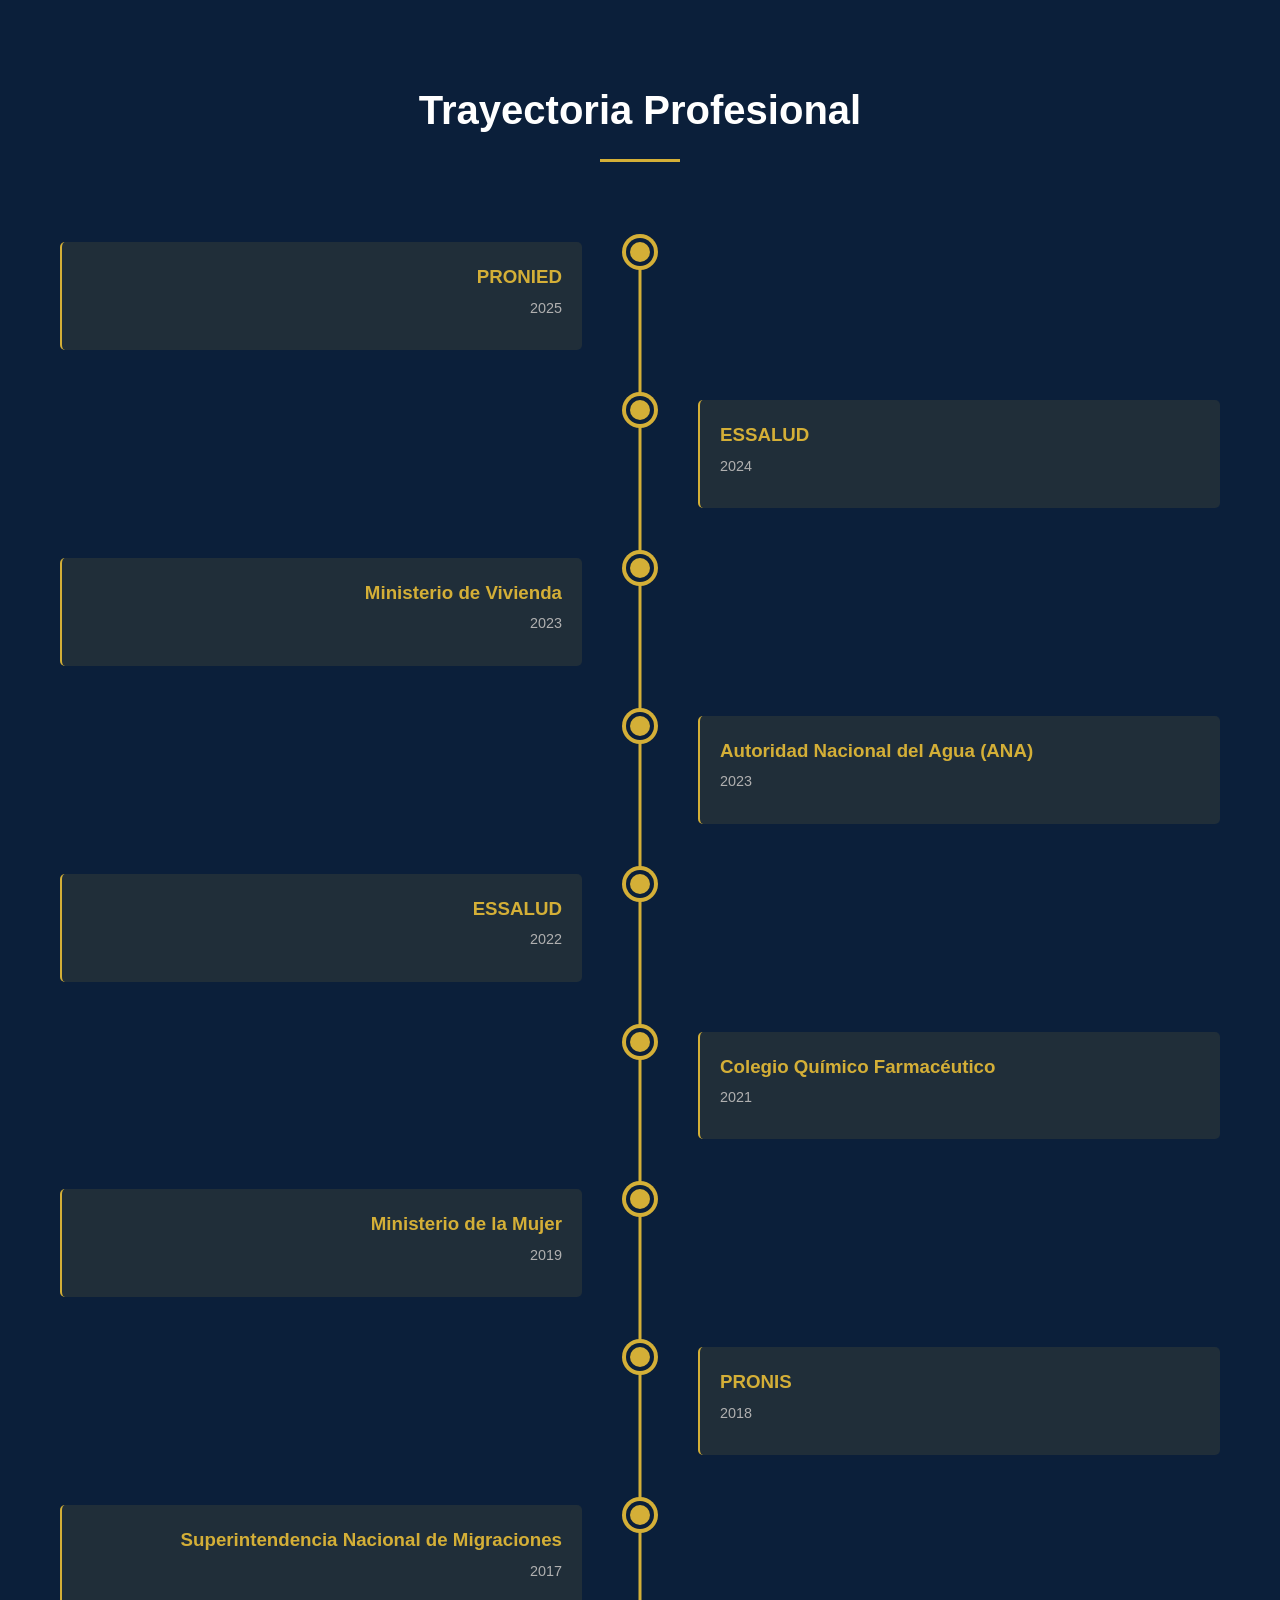
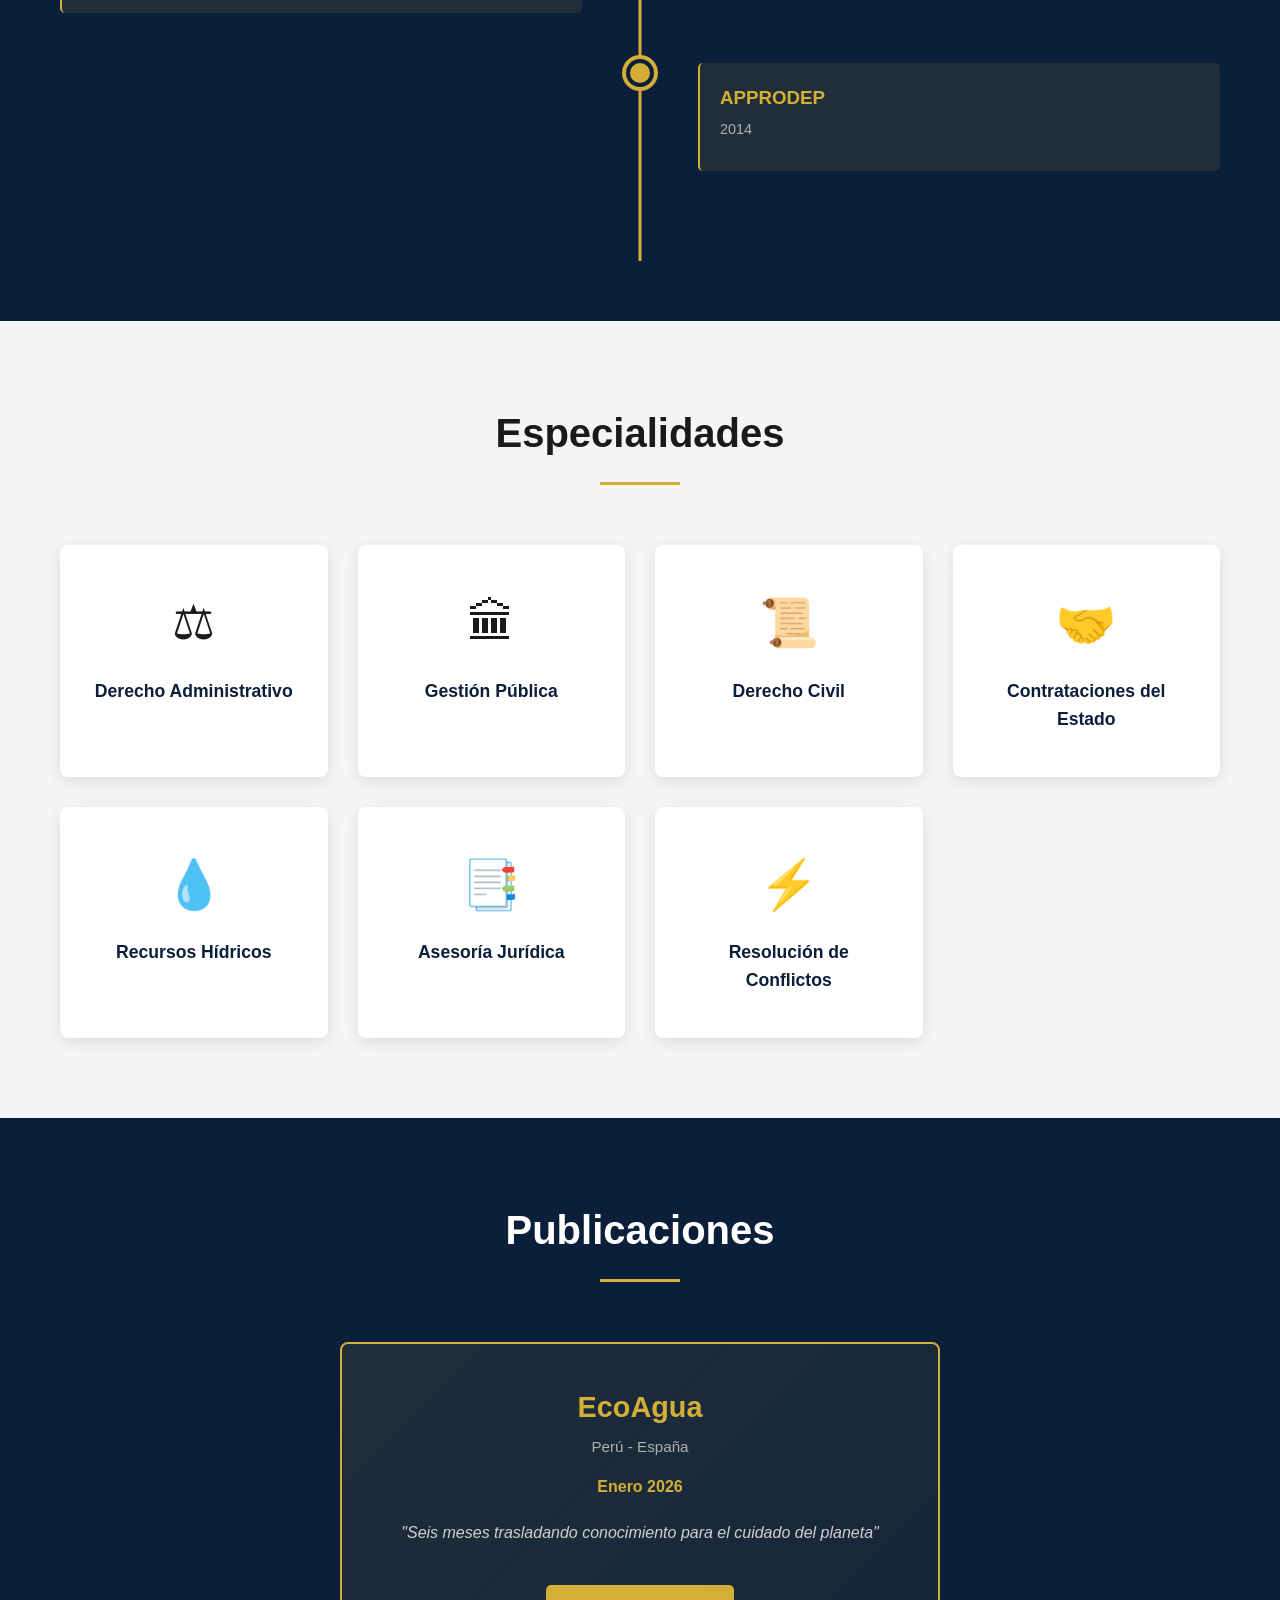
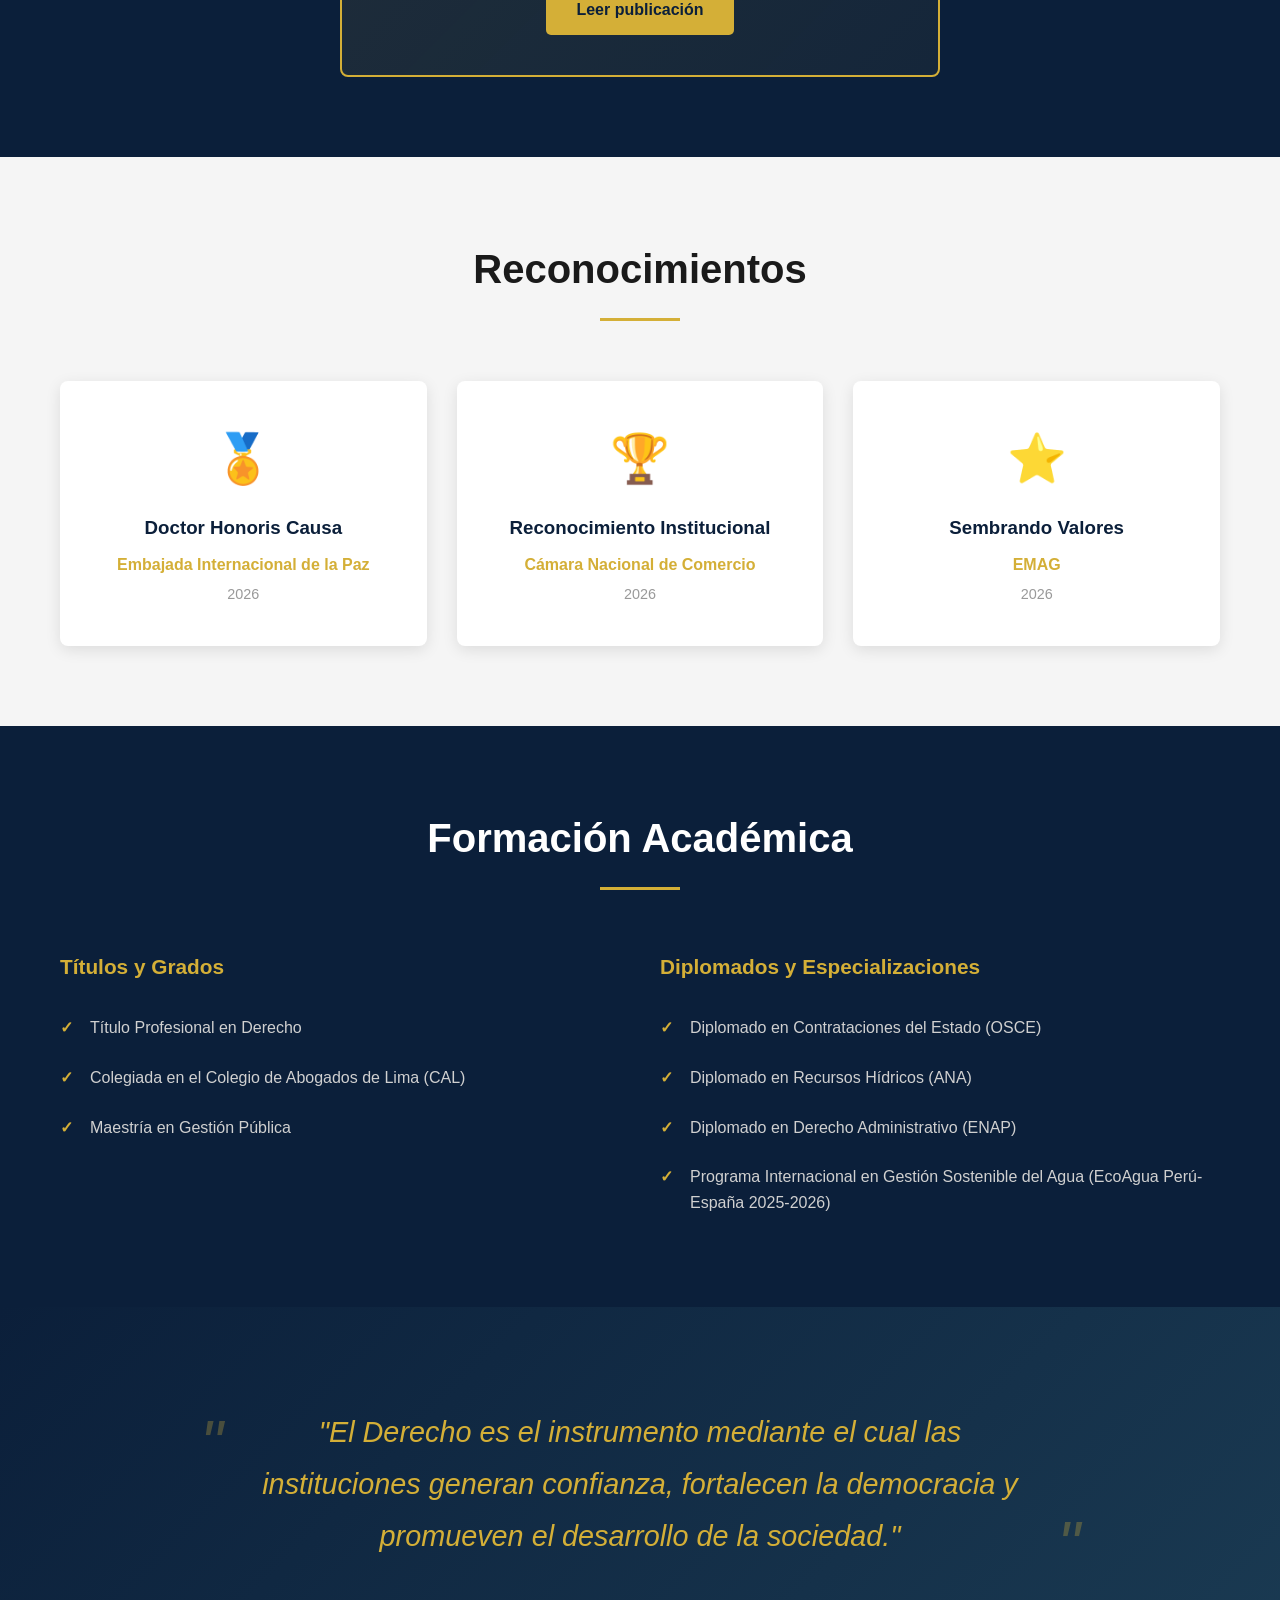
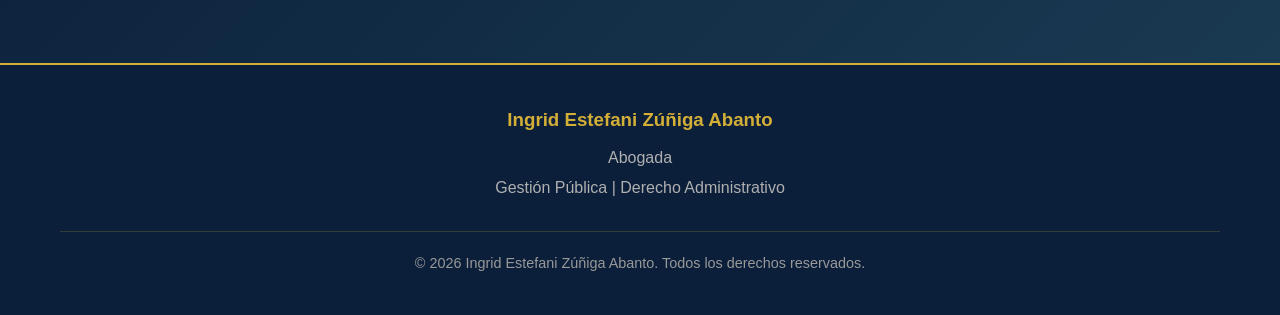
==== commit 2d448ba5: "Versión 2.0 Responsive" ====
--- a/index.html
+++ b/index.html
@@ -1,477 +1,402 @@
-<!-- ============================================
-     HEAD: META TAGS SEO, SCHEMA.ORG, TITLE
-     ============================================ -->
 <!DOCTYPE html>
 <html lang="es">
 <head>
     <meta charset="UTF-8">
     <meta name="viewport" content="width=device-width, initial-scale=1.0">
- 
-    <!-- === SEO: DESCRIPTION Y KEYWORDS === -->
-    <meta name="description" content="Ingrid Estefani Zúñiga Abanto - Abogada
-         especializada en Derecho Administrativo, Gestión Pública y Derecho
-         Civil. Más de 13 años de experiencia en instituciones públicas del Perú.">
-    <meta name="keywords" content="Ingrid Zúñiga, Ingrid Abanto,
-         Ingrid Estefani Zúñiga Abanto, abogada Perú,
-         derecho administrativo, gestión pública, derecho civil,
-         asesoría jurídica, Lima, contrataciones del Estado">
+    <meta name="description" content="Ingrid Estefani Zúñiga Abanto - Abogada especializada en Derecho Administrativo y Gestión Pública con más de 13 años de experiencia en instituciones públicas peruanas.">
+    <meta name="keywords" content="abogada, derecho administrativo, gestión pública, Perú, asesoría jurídica">
     <meta name="author" content="Ingrid Estefani Zúñiga Abanto">
     <meta name="robots" content="index, follow">
-    <meta name="language" content="Spanish">
- 
-    <!-- === OPEN GRAPH (Redes sociales) === -->
-    <meta property="og:title"
-          content="Ingrid Estefani Zúñiga Abanto - Abogada Especialista">
-    <meta property="og:description"
-          content="Abogada con 13+ años en Derecho Administrativo y
-                   Gestión Pública. Experiencia en PRONIED, ESSALUD,
-                   Ministerio de Vivienda y ANA.">
+    <link rel="canonical" href="https://ingrid-zuniga-web.pages.dev/">
+    
+    <!-- Open Graph para redes sociales -->
+    <meta property="og:title" content="Ingrid Estefani Zúñiga Abanto - Abogada">
+    <meta property="og:description" content="Abogada con 13+ años en Derecho Administrativo, Gestión Pública y Asesoría Jurídica">
     <meta property="og:type" content="website">
-    <meta property="og:image" content="https://ingridzuniga.com/foto.jpg">
-    <meta property="og:url" content="https://ingridzuniga.com">
-    <meta property="og:locale" content="es_PE">
- 
-    <!-- === TWITTER CARD === -->
+    <meta property="og:url" content="https://ingrid-zuniga-web.pages.dev/">
+    <meta property="og:image" content="assets/img/ingrid.jpg">
+    
+    <!-- Twitter Card -->
     <meta name="twitter:card" content="summary_large_image">
-    <meta name="twitter:title"
-          content="Ingrid Estefani Zúñiga Abanto - Abogada">
-    <meta name="twitter:description"
-          content="Especialista en Derecho Administrativo y Gestión Pública">
- 
-    <!-- === SCHEMA.ORG STRUCTURED DATA === -->
+    <meta name="twitter:title" content="Ingrid Estefani Zúñiga Abanto">
+    <meta name="twitter:description" content="Abogada especializada en Derecho Administrativo y Gestión Pública">
+    
+    <!-- Schema.org JSON-LD -->
     <script type="application/ld+json">
     {
         "@context": "https://schema.org",
         "@type": "Person",
         "name": "Ingrid Estefani Zúñiga Abanto",
         "jobTitle": "Abogada",
-        "description": "Abogada especializada en Derecho Administrativo,
-                         Gestión Pública y Derecho Civil",
-        "url": "https://ingridzuniga.com",
-        "sameAs": [
-            "https://www.linkedin.com/in/ingrid-zuniga-abanto"
-        ],
-        "knowsAbout": [
-            "Derecho Administrativo",
-            "Gestión Pública",
-            "Derecho Civil",
-            "Contrataciones del Estado",
-            "Recursos Hídricos",
-            "Asesoría Jurídica"
-        ],
-        "workLocation": {
-            "@type": "Place",
-            "name": "Lima, Perú"
-        },
-        "alumniOf": {
-            "@type": "EducationalOrganization",
-            "name": "Colegio de Abogados de Lima"
-        }
+        "url": "https://ingrid-zuniga-web.pages.dev/",
+        "image": "assets/img/ingrid.jpg",
+        "logo": "assets/img/logo.png",
+        "sameAs": [],
+        "knowsAbout": ["Derecho Administrativo", "Gestión Pública", "Derecho Civil", "Contrataciones del Estado", "Recursos Hídricos"]
     }
     </script>
- 
-    <title>Ingrid Estefani Zúñiga Abanto | Abogada Especialista
-           en Derecho Administrativo</title>
-    <link rel="stylesheet" href="style.css">
+    
+    <title>Ingrid Estefani Zúñiga Abanto - Abogada | Derecho Administrativo</title>
+    <link rel="stylesheet" href="css/style.css">
+    <link rel="icon" type="image/x-icon" href="assets/img/logo.png">
 </head>
 <body>
- 
-<!-- ============================================
-     NAVBAR CON HAMBURGUESA
-     ============================================ -->
-<nav class="navbar" role="navigation" aria-label="Menú principal">
+    <!-- Botón Dark Mode -->
+    <button id="darkModeToggle" class="dark-mode-toggle" aria-label="Cambiar modo oscuro">
+        <span class="toggle-icon">🌙</span>
+    </button>
+    <nav class="navbar">
     <div class="nav-container">
- 
-        <!-- Logo -->
-        <a href="#inicio" class="logo">⚖ IZA</a>
- 
-        <!-- Botón Hamburguesa (visible solo en móvil) -->
-        <button class="hamburger" id="hamburger"
-                aria-label="Abrir menú" aria-expanded="false"
-                aria-controls="navMenu">
-            <span></span>
-            <span></span>
-            <span></span>
-        </button>
- 
-        <!-- Menú de Navegación -->
-        <ul class="nav-menu" id="navMenu" role="list">
-            <li><a href="#inicio">Inicio</a></li>
+
+        <div class="logo">
+            ⚖ IZA
+        </div>
+
+        <ul class="nav-menu">
+            <li><a href="#hero">Inicio</a></li>
             <li><a href="#sobre">Sobre mí</a></li>
             <li><a href="#especialidades">Especialidades</a></li>
             <li><a href="#trayectoria">Trayectoria</a></li>
             <li><a href="#publicaciones">Publicaciones</a></li>
             <li><a href="#reconocimientos">Reconocimientos</a></li>
-            <li><a href="#formacion">Formación</a></li>
-            <li><a href="#contacto">Contacto</a></li>
         </ul>
- 
-        <!-- Toggle Dark Mode -->
-        <button class="dark-mode-toggle" id="darkModeToggle"
-                aria-label="Cambiar tema">🌙</button>
+
     </div>
 </nav>
- 
-<!-- Overlay oscuro para cerrar menú al tocar fuera -->
-<div class="menu-overlay" id="menuOverlay"
-     role="presentation" aria-hidden="true"></div>
- 
-<!-- ============================================
-     HERO SECTION
-     ============================================ -->
-<section id="inicio" class="hero">
-    <canvas class="particle-canvas" id="particleCanvas"
-            aria-hidden="true"></canvas>
- 
-    <div class="hero-content">
-        <div class="hero-text">
-            <h1 class="hero-title">
-                <span class="name-line">Ingrid Estefani</span>
-                <span class="name-line">Zúñiga Abanto</span>
-            </h1>
-            <p class="hero-subtitle">Abogada</p>
-            <p class="hero-specialties">
-                Derecho Administrativo | Gestión Pública
-            </p>
-            <p class="hero-tagline">
-                Más de 13 años contribuyendo al fortalecimiento
-                institucional del Estado Peruano con experiencia en
-                asesoría jurídica, contrataciones del Estado y
-                recursos hídricos.
-            </p>
-            <div style="display:flex; gap:15px; flex-wrap:wrap;">
-                <button class="cta-button"
-                    onclick="document.getElementById('sobre')
-                    .scrollIntoView({behavior:'smooth'})">
-                    Conocer Trayectoria
-                </button>
-                <button class="cta-button cta-secondary">
-                    Descargar CV
-                </button>
-            </div>
-        </div>
- 
-        <div class="hero-image">
-            <!-- Reemplazar con: <img src="foto.jpg"
-                 alt="Ingrid Zúñiga Abanto - Abogada"
-                 class="profile-photo"> -->
-            <div class="photo-placeholder">
-                [Foto de Ingrid Zúñiga Abanto]
-            </div>
-        </div>
-    </div>
- 
-    <div class="hero-stats">
-        <div class="stat">
-            <div class="stat-number">
-                <span class="counter" data-target="13">0</span>
-                <span class="stat-plus">+</span>
-            </div>
-            <div class="stat-label">Años de Experiencia</div>
-        </div>
-        <div class="stat">
-            <div class="stat-number">
-                <span class="counter" data-target="10">0</span>
-                <span class="stat-plus">+</span>
-            </div>
-            <div class="stat-label">Instituciones</div>
-        </div>
-        <div class="stat">
-            <div class="stat-number">
-                <span class="counter" data-target="7">0</span>
-            </div>
-            <div class="stat-label">Especialidades</div>
-        </div>
-    </div>
-</section>
- 
-<!-- ============================================
-     SOBRE INGRID
-     ============================================ -->
-<section id="sobre">
-    <div class="container">
-        <h2 class="section-title">Sobre Ingrid Zúñiga Abanto</h2>
-        <p class="about-text">
-            Abogada titulada con más de trece años de experiencia
-            profesional en instituciones públicas y privadas del Perú,
-            especializada en Derecho Administrativo, Derecho Civil y
-            Gestión Pública. Mi compromiso es fortalecer las instituciones
-            del Estado a través de asesoría jurídica de calidad.
-        </p>
-        <div class="about-highlights">
-            <div class="highlight-card">
-                <h3>Experiencia</h3>
-                <p>13+ años en sector público y privado: PRONIED,
-                   ESSALUD, Ministerio de Vivienda, ANA y más.</p>
-            </div>
-            <div class="highlight-card">
-                <h3>Especialización</h3>
-                <p>Derecho Administrativo, Gestión Pública,
-                   Derecho Civil, Contrataciones del Estado,
-                   Recursos Hídricos.</p>
-            </div>
-            <div class="highlight-card">
-                <h3>Compromiso</h3>
-                <p>Fortalecimiento institucional del Estado y
-                   promoción del desarrollo sostenible a través
-                   de asesoría jurídica de calidad.</p>
-            </div>
-        </div>
-    </div>
-</section>
- 
-<!-- === ESPECIALIDADES === -->
-<section id="especialidades">
-    <div class="container">
-        <h2 class="section-title">Especialidades</h2>
-        <div class="especialidades-grid">
-            <div class="especialidad-card">
-                <span class="especialidad-icon">⚖</span>
-                <h3>Derecho Administrativo</h3>
-                <p>Asesoría en procedimientos administrativos y regulaciones estatales</p>
-            </div>
-            <div class="especialidad-card">
-                <span class="especialidad-icon">🏛</span>
-                <h3>Gestión Pública</h3>
-                <p>Fortalecimiento institucional y políticas públicas</p>
-            </div>
-            <div class="especialidad-card">
-                <span class="especialidad-icon">📜</span>
-                <h3>Derecho Civil</h3>
-                <p>Asesoría en asuntos civiles y contractuales</p>
-            </div>
-            <div class="especialidad-card">
-                <span class="especialidad-icon">🤝</span>
-                <h3>Contrataciones del Estado</h3>
-                <p>Especialista en procesos de contratación pública</p>
-            </div>
-            <div class="especialidad-card">
-                <span class="especialidad-icon">💧</span>
-                <h3>Recursos Hídricos</h3>
-                <p>Derecho ambiental y gestión de recursos naturales</p>
-            </div>
-            <div class="especialidad-card">
-                <span class="especialidad-icon">📑</span>
-                <h3>Asesoría Jurídica</h3>
-                <p>Consultoría legal integral para instituciones</p>
-            </div>
-        </div>
-    </div>
-</section>
- 
-<!-- === TRAYECTORIA PROFESIONAL === -->
-<section id="trayectoria">
-    <div class="container">
-        <h2 class="section-title">Trayectoria Profesional</h2>
-        <div class="timeline">
-            <div class="timeline-item">
-                <div class="timeline-marker"></div>
-                <div class="timeline-content" tabindex="0"
-                     role="button" aria-expanded="false">
-                    <div class="timeline-year">2025</div>
-                    <h3>PRONIED</h3>
-                    <p>Asesoría jurídica en proyectos educativos nacionales</p>
-                    <div class="timeline-details">
-                        <p>Coordinación de asuntos legales en programas de infraestructura educativa.</p>
-                    </div>
-                </div>
-            </div>
-            <div class="timeline-item">
-                <div class="timeline-marker"></div>
-                <div class="timeline-content" tabindex="0"
-                     role="button" aria-expanded="false">
-                    <div class="timeline-year">2024</div>
-                    <h3>ESSALUD</h3>
-                    <p>Coordinación de asuntos jurídicos y contrataciones</p>
-                    <div class="timeline-details">
-                        <p>Gestión de procesos de contratación y asesoría en asuntos administrativos.</p>
-                    </div>
-                </div>
-            </div>
-            <div class="timeline-item">
-                <div class="timeline-marker"></div>
-                <div class="timeline-content" tabindex="0"
-                     role="button" aria-expanded="false">
-                    <div class="timeline-year">2023</div>
-                    <h3>Ministerio de Vivienda & ANA</h3>
-                    <p>Asesoría en políticas de vivienda y recursos hídricos</p>
-                    <div class="timeline-details">
-                        <p>Especialista en derecho de recursos hídricos y políticas de vivienda sostenible.</p>
-                    </div>
-                </div>
-            </div>
-            <div class="timeline-item">
-                <div class="timeline-marker"></div>
-                <div class="timeline-content" tabindex="0"
-                     role="button" aria-expanded="false">
-                    <div class="timeline-year">2022</div>
-                    <h3>ESSALUD</h3>
-                    <p>Dirección de asuntos legales</p>
-                    <div class="timeline-details">
-                        <p>Liderazgo en la dirección de asuntos legales y estrategia jurídica institucional.</p>
-                    </div>
-                </div>
-            </div>
-            <div class="timeline-item">
-                <div class="timeline-marker"></div>
-                <div class="timeline-content" tabindex="0"
-                     role="button" aria-expanded="false">
-                    <div class="timeline-year">2021</div>
-                    <h3>Colegio Químico Farmacéutico</h3>
-                    <p>Asesoría jurídica institucional</p>
-                    <div class="timeline-details">
-                        <p>Asesoría legal en asuntos administrativos y regulatorios.</p>
-                    </div>
-                </div>
-            </div>
-            <div class="timeline-item">
-                <div class="timeline-marker"></div>
-                <div class="timeline-content" tabindex="0"
-                     role="button" aria-expanded="false">
-                    <div class="timeline-year">2019</div>
-                    <h3>Ministerio de la Mujer</h3>
-                    <p>Coordinadora de asuntos jurídicos</p>
-                    <div class="timeline-details">
-                        <p>Coordinación de asuntos legales y políticas de género.</p>
-                    </div>
-                </div>
-            </div>
-        </div>
-    </div>
-</section>
- 
-<!-- === PUBLICACIONES === -->
-<section id="publicaciones">
-    <div class="container">
-        <h2 class="section-title">Publicaciones</h2>
-        <div class="publicacion-card">
-            <div class="publicacion-header">
-                <h3>Artículos y Contribuciones</h3>
-                <p class="publicacion-subtitle">
-                    Derecho Administrativo y Gestión Pública
+
+    <!-- HERO / PORTADA -->
+    <section id="hero" class="hero">
+        <div class="hero-content">
+            <div class="hero-text">
+                <h1 class="hero-title">
+                    <span class="name-line">INGRID ESTEFANI</span>
+                    <span class="name-line">ZÚÑIGA ABANTO</span>
+                </h1>
+                <p class="hero-subtitle">Abogada | Gestión Pública</p>
+                <p class="hero-specialties">Derecho Administrativo | Derecho Civil</p>
+                <p class="hero-tagline">"Más de 13 años contribuyendo al fortalecimiento institucional del Estado Peruano"</p>
+                <div class="hero-buttons">
+
+    <a href="#sobre" class="cta-button">
+        Conocer trayectoria
+    </a>
+
+    <a href="assets/pdf/CV_Ingrid_Zuniga_Abanto_Profesional.pdf"
+       class="cta-button secondary"
+       download>
+
+        📄 Descargar CV
+
+    </a>
+
+</div>
+            </div>
+            <div class="hero-image">
+                <img src="assets/img/ingrid.jpg" alt="Ingrid Estefani Zúñiga Abanto" class="profile-photo">
+            </div>
+        </div>
+        <div class="hero-stats">
+            <div class="stat">
+                <span class="stat-number" data-target="13">0</span><span class="stat-plus">+</span>
+                <p class="stat-label">Años de experiencia</p>
+            </div>
+            <div class="stat">
+                <span class="stat-number" data-target="10">0</span>
+                <p class="stat-label">Instituciones</p>
+            </div>
+            <div class="stat">
+                <span class="stat-number" data-target="7">0</span>
+                <p class="stat-label">Especialidades</p>
+            </div>
+        </div>
+        <canvas id="particleCanvas" class="particle-canvas"></canvas>
+    </section>
+
+    <!-- SOBRE INGRID -->
+    <section id="sobre" class="sobre">
+        <div class="container">
+            <h2 class="section-title">Sobre Ingrid</h2>
+            <div class="about-content">
+                <p class="about-text">
+                    Abogada titulada con más de trece años de experiencia profesional en instituciones públicas y privadas del Perú, especializada en <strong>Derecho Administrativo</strong>, <strong>Derecho Civil</strong> y <strong>Gestión Pública</strong>. Ha ocupado cargos de asesoría jurídica, coordinación y dirección en entidades como PRONIED, ESSALUD, Ministerio de Vivienda, Autoridad Nacional del Agua y otras instituciones del Estado.
                 </p>
-            </div>
-            <p class="publicacion-date">2024 - 2025</p>
-            <p class="publicacion-description">
-                Contribuciones en revistas especializadas sobre
-                derecho administrativo, gestión pública y políticas
-                de recursos hídricos. Análisis de jurisprudencia y
-                tendencias en derecho público peruano.
-            </p>
-            <a href="#" class="publicacion-link">
-                Ver Publicaciones
-            </a>
-        </div>
-    </div>
-</section>
- 
-<!-- === RECONOCIMIENTOS === -->
-<section id="reconocimientos">
-    <div class="container">
-        <h2 class="section-title">Reconocimientos</h2>
-        <div class="reconocimientos-grid">
-            <div class="reconocimiento-card">
-                <div class="reconocimiento-icon">🏆</div>
-                <h3>Doctor Honoris Causa</h3>
-                <p class="reconocimiento-institucion">International Embassy of Peace</p>
-                <p class="reconocimiento-year">2026</p>
-            </div>
-            <div class="reconocimiento-card">
-                <div class="reconocimiento-icon">🎖</div>
-                <h3>Reconocimiento Institucional</h3>
-                <p class="reconocimiento-institucion">Cámara Nacional de Comercio</p>
-                <p class="reconocimiento-year">2026</p>
-            </div>
-            <div class="reconocimiento-card">
-                <div class="reconocimiento-icon">⭐</div>
-                <h3>Sembrando Valores</h3>
-                <p class="reconocimiento-institucion">EMAG</p>
-                <p class="reconocimiento-year">2026</p>
-            </div>
-        </div>
-    </div>
-</section>
- 
-<!-- === FORMACIÓN ACADÉMICA === -->
-<section id="formacion">
-    <div class="container">
-        <h2 class="section-title">Formación Académica</h2>
-        <div class="formacion-grid">
-            <div class="formacion-column">
-                <h3>Grados Académicos</h3>
-                <ul class="formacion-list">
-                    <li>Licenciada en Derecho</li>
-                    <li>Máster en Gestión Pública</li>
-                    <li>Colegiada en el Colegio de Abogados de Lima (CAL)</li>
-                </ul>
-            </div>
-            <div class="formacion-column">
-                <h3>Diplomados</h3>
-                <ul class="formacion-list">
-                    <li>Diplomado en Contrataciones del Estado</li>
-                    <li>Diplomado en Derecho de Recursos Hídricos</li>
-                    <li>Diplomado en Derecho Administrativo</li>
-                    <li>Programa EcoAgua (Gestión Sostenible del Agua)</li>
-                </ul>
-            </div>
-            <div class="formacion-column">
-                <h3>Capacitaciones</h3>
-                <ul class="formacion-list">
-                    <li>Especialización en Políticas Públicas</li>
-                    <li>Cursos en Derecho Ambiental</li>
-                    <li>Seminarios en Gobernanza Institucional</li>
-                </ul>
-            </div>
-        </div>
-    </div>
-</section>
- 
-<!-- === FRASE FINAL === -->
-<section id="frase-final">
-    <div class="container">
-        <p class="frase-quote">
-            El fortalecimiento institucional del Estado es la base
-            para el desarrollo sostenible y la justicia social
-            en el Perú.
-        </p>
-    </div>
-</section>
- 
-<!-- === CONTACTO === -->
-<section id="contacto">
-    <div class="container">
-        <h2 class="section-title">Contacto</h2>
-        <div class="contact-wrapper">
-            <p>¿Tienes alguna consulta o necesitas asesoría jurídica?</p>
-            <a href="mailto:ingrid@ingridzuniga.com"
-               class="cta-button">Enviar Correo</a>
-            <a href="https://linkedin.com/in/ingrid-zuniga-abanto"
-               class="cta-button cta-secondary" target="_blank">
-               LinkedIn</a>
-        </div>
-    </div>
-</section>
- 
-<!-- === FOOTER === -->
-<footer class="footer" role="contentinfo">
-    <div class="container">
-        <div class="footer-content">
-            <h3>Ingrid Estefani Zúñiga Abanto</h3>
-            <p>Abogada | Derecho Administrativo | Gestión Pública</p>
-            <p>Lima, Perú</p>
-        </div>
-        <div class="footer-copyright">
-            <p>&copy; 2026 Ingrid Estefani Zúñiga Abanto.
-               Todos los derechos reservados.</p>
-        </div>
-    </div>
-</footer>
- 
-<!-- Botón Volver Arriba -->
-<button class="scroll-to-top" id="scrollToTop"
-        aria-label="Volver al inicio">↑</button>
- 
-<script src="script.js"></script>
+                <div class="about-highlights">
+                    <div class="highlight-card">
+                        <h3>Experiencia</h3>
+                        <p>13+ años en sector público y privado</p>
+                    </div>
+                    <div class="highlight-card">
+                        <h3>Especialización</h3>
+                        <p>Derecho Administrativo y Gestión Pública</p>
+                    </div>
+                    <div class="highlight-card">
+                        <h3>Compromiso</h3>
+                        <p>Fortalecimiento institucional del Estado</p>
+                    </div>
+                </div>
+            </div>
+        </div>
+    </section>
+
+    <!-- TRAYECTORIA PROFESIONAL -->
+    <section id="trayectoria" class="trayectoria">
+        <div class="container">
+            <h2 class="section-title">Trayectoria Profesional</h2>
+            <div class="timeline">
+                <div class="timeline-item" data-year="2025">
+                    <div class="timeline-marker"></div>
+                    <div class="timeline-content">
+                        <h3>PRONIED</h3>
+                        <p class="timeline-year">2025</p>
+                        <div class="timeline-details">
+                            <p>Asesoría jurídica en proyectos educativos nacionales</p>
+                        </div>
+                    </div>
+                </div>
+
+                <div class="timeline-item" data-year="2024">
+                    <div class="timeline-marker"></div>
+                    <div class="timeline-content">
+                        <h3>ESSALUD</h3>
+                        <p class="timeline-year">2024</p>
+                        <div class="timeline-details">
+                            <p>Coordinación de asuntos jurídicos y contrataciones</p>
+                        </div>
+                    </div>
+                </div>
+
+                <div class="timeline-item" data-year="2023">
+                    <div class="timeline-marker"></div>
+                    <div class="timeline-content">
+                        <h3>Ministerio de Vivienda</h3>
+                        <p class="timeline-year">2023</p>
+                        <div class="timeline-details">
+                            <p>Asesoría en políticas de vivienda y urbanismo</p>
+                        </div>
+                    </div>
+                </div>
+
+                <div class="timeline-item" data-year="2023">
+                    <div class="timeline-marker"></div>
+                    <div class="timeline-content">
+                        <h3>Autoridad Nacional del Agua (ANA)</h3>
+                        <p class="timeline-year">2023</p>
+                        <div class="timeline-details">
+                            <p>Especialista en derecho de recursos hídricos</p>
+                        </div>
+                    </div>
+                </div>
+
+                <div class="timeline-item" data-year="2022">
+                    <div class="timeline-marker"></div>
+                    <div class="timeline-content">
+                        <h3>ESSALUD</h3>
+                        <p class="timeline-year">2022</p>
+                        <div class="timeline-details">
+                            <p>Dirección de asuntos legales</p>
+                        </div>
+                    </div>
+                </div>
+
+                <div class="timeline-item" data-year="2021">
+                    <div class="timeline-marker"></div>
+                    <div class="timeline-content">
+                        <h3>Colegio Químico Farmacéutico</h3>
+                        <p class="timeline-year">2021</p>
+                        <div class="timeline-details">
+                            <p>Asesoría jurídica institucional</p>
+                        </div>
+                    </div>
+                </div>
+
+                <div class="timeline-item" data-year="2019">
+                    <div class="timeline-marker"></div>
+                    <div class="timeline-content">
+                        <h3>Ministerio de la Mujer</h3>
+                        <p class="timeline-year">2019</p>
+                        <div class="timeline-details">
+                            <p>Coordinadora de asuntos jurídicos</p>
+                        </div>
+                    </div>
+                </div>
+
+                <div class="timeline-item" data-year="2018">
+                    <div class="timeline-marker"></div>
+                    <div class="timeline-content">
+                        <h3>PRONIS</h3>
+                        <p class="timeline-year">2018</p>
+                        <div class="timeline-details">
+                            <p>Asesoría en proyectos de infraestructura</p>
+                        </div>
+                    </div>
+                </div>
+
+                <div class="timeline-item" data-year="2017">
+                    <div class="timeline-marker"></div>
+                    <div class="timeline-content">
+                        <h3>Superintendencia Nacional de Migraciones</h3>
+                        <p class="timeline-year">2017</p>
+                        <div class="timeline-details">
+                            <p>Especialista en derecho migratorio</p>
+                        </div>
+                    </div>
+                </div>
+
+                <div class="timeline-item" data-year="2014">
+                    <div class="timeline-marker"></div>
+                    <div class="timeline-content">
+                        <h3>APPRODEP</h3>
+                        <p class="timeline-year">2014</p>
+                        <div class="timeline-details">
+                            <p>Inicio de carrera profesional</p>
+                        </div>
+                    </div>
+                </div>
+            </div>
+        </div>
+    </section>
+
+    <!-- ESPECIALIDADES -->
+    <section id="especialidades" class="especialidades">
+        <div class="container">
+            <h2 class="section-title">Especialidades</h2>
+            <div class="especialidades-grid">
+                <div class="especialidad-card">
+                    <span class="especialidad-icon">⚖</span>
+                    <h3>Derecho Administrativo</h3>
+                </div>
+                <div class="especialidad-card">
+                    <span class="especialidad-icon">🏛</span>
+                    <h3>Gestión Pública</h3>
+                </div>
+                <div class="especialidad-card">
+                    <span class="especialidad-icon">📜</span>
+                    <h3>Derecho Civil</h3>
+                </div>
+                <div class="especialidad-card">
+                    <span class="especialidad-icon">🤝</span>
+                    <h3>Contrataciones del Estado</h3>
+                </div>
+                <div class="especialidad-card">
+                    <span class="especialidad-icon">💧</span>
+                    <h3>Recursos Hídricos</h3>
+                </div>
+                <div class="especialidad-card">
+                    <span class="especialidad-icon">📑</span>
+                    <h3>Asesoría Jurídica</h3>
+                </div>
+                <div class="especialidad-card">
+                    <span class="especialidad-icon">⚡</span>
+                    <h3>Resolución de Conflictos</h3>
+                </div>
+            </div>
+        </div>
+    </section>
+
+    <!-- PUBLICACIONES -->
+    <section id="publicaciones" class="publicaciones">
+        <div class="container">
+            <h2 class="section-title">Publicaciones</h2>
+            <div class="publicacion-card">
+                <div class="publicacion-header">
+                    <h3>EcoAgua</h3>
+                    <p class="publicacion-subtitle">Perú - España</p>
+                </div>
+                <p class="publicacion-date">Enero 2026</p>
+                <p class="publicacion-description">"Seis meses trasladando conocimiento para el cuidado del planeta"</p>
+                <a href="assets/pdf/ecoagua.pdf" class="publicacion-link" target="_blank">Leer publicación</a>
+            </div>
+        </div>
+    </section>
+
+    <!-- RECONOCIMIENTOS -->
+    <section id="reconocimientos" class="reconocimientos">
+        <div class="container">
+            <h2 class="section-title">Reconocimientos</h2>
+            <div class="reconocimientos-grid">
+                <a href="assets/pdf/doctorado.pdf"
+   target="_blank"
+   class="reconocimiento-card"
+   style="text-decoration:none; color:inherit; display:block;">
+
+    <div class="reconocimiento-icon">🏅</div>
+
+    <h3>Doctor Honoris Causa</h3>
+
+    <p class="reconocimiento-institucion">
+        Embajada Internacional de la Paz
+    </p>
+
+    <p class="reconocimiento-year">
+        2026
+    </p>
+
+</a>
+                <div class="reconocimiento-card">
+                    <div class="reconocimiento-icon">🏆</div>
+                    <h3>Reconocimiento Institucional</h3>
+                    <p class="reconocimiento-institucion">Cámara Nacional de Comercio</p>
+                    <p class="reconocimiento-year">2026</p>
+                </div>
+                <div class="reconocimiento-card">
+                    <div class="reconocimiento-icon">⭐</div>
+                    <h3>Sembrando Valores</h3>
+                    <p class="reconocimiento-institucion">EMAG</p>
+                    <p class="reconocimiento-year">2026</p>
+                </div>
+            </div>
+        </div>
+    </section>
+
+    <!-- FORMACIÓN ACADÉMICA -->
+    <section id="formacion" class="formacion">
+        <div class="container">
+            <h2 class="section-title">Formación Académica</h2>
+            <div class="formacion-grid">
+                <div class="formacion-column">
+                    <h3>Títulos y Grados</h3>
+                    <ul class="formacion-list">
+                        <li>Título Profesional en Derecho</li>
+                        <li>Colegiada en el Colegio de Abogados de Lima (CAL)</li>
+                        <li>Maestría en Gestión Pública</li>
+                    </ul>
+                </div>
+                <div class="formacion-column">
+                    <h3>Diplomados y Especializaciones</h3>
+                    <ul class="formacion-list">
+                        <li>Diplomado en Contrataciones del Estado (OSCE)</li>
+                        <li>Diplomado en Recursos Hídricos (ANA)</li>
+                        <li>Diplomado en Derecho Administrativo (ENAP)</li>
+                        <li>Programa Internacional en Gestión Sostenible del Agua (EcoAgua Perú-España 2025-2026)</li>
+                    </ul>
+                </div>
+            </div>
+        </div>
+    </section>
+
+    <!-- FRASE FINAL -->
+    <section id="frase-final" class="frase-final">
+        <div class="container">
+            <blockquote class="frase-quote">
+                <p>"El Derecho es el instrumento mediante el cual las instituciones generan confianza, fortalecen la democracia y promueven el desarrollo de la sociedad."</p>
+            </blockquote>
+        </div>
+    </section>
+
+    <!-- FOOTER -->
+    <footer class="footer">
+        <div class="container">
+            <div class="footer-content">
+                <h3>Ingrid Estefani Zúñiga Abanto</h3>
+                <p>Abogada</p>
+                <p>Gestión Pública | Derecho Administrativo</p>
+            </div>
+            <div class="footer-copyright">
+                <p>&copy; 2026 Ingrid Estefani Zúñiga Abanto. Todos los derechos reservados.</p>
+            </div>
+        </div>
+    </footer>
+
+    <script src="js/script.js"></script>
 </body>
-</html>
-
+</html>
--- a/css/style.css
+++ b/css/style.css
@@ -0,0 +1,881 @@
+/* ============================================
+   VARIABLES Y ESTILOS GLOBALES
+   ============================================ */
+
+:root {
+    --primary-dark: #0B1F3A;
+    --primary-light: #F5F5F5;
+    --accent-gold: #D4AF37;
+    --text-dark: #1a1a1a;
+    --text-light: #ffffff;
+    --border-color: #e0e0e0;
+    --transition: all 0.3s ease;
+}
+
+* {
+    margin: 0;
+    padding: 0;
+    box-sizing: border-box;
+}
+
+html {
+    scroll-behavior: smooth;
+}
+
+body {
+    font-family: 'Segoe UI', Tahoma, Geneva, Verdana, sans-serif;
+    background-color: var(--text-light);
+    color: var(--text-dark);
+    line-height: 1.6;
+    transition: var(--transition);
+}
+
+body.dark-mode {
+    background-color: var(--primary-dark);
+    color: var(--text-light);
+}
+
+.container {
+    max-width: 1200px;
+    margin: 0 auto;
+    padding: 0 20px;
+}
+
+/* ============================================
+   DARK MODE TOGGLE
+   ============================================ */
+
+.dark-mode-toggle {
+    position: fixed;
+    top: 20px;
+    right: 20px;
+    width: 50px;
+    height: 50px;
+    border-radius: 50%;
+    background-color: var(--accent-gold);
+    border: none;
+    cursor: pointer;
+    font-size: 24px;
+    display: flex;
+    align-items: center;
+    justify-content: center;
+    z-index: 1000;
+    box-shadow: 0 4px 15px rgba(0, 0, 0, 0.2);
+    transition: var(--transition);
+}
+
+.dark-mode-toggle:hover {
+    transform: scale(1.1);
+    box-shadow: 0 6px 20px rgba(212, 175, 55, 0.4);
+}
+
+/* ============================================
+   HERO / PORTADA
+   ============================================ */
+
+.hero {
+    position: relative;
+    min-height: 100vh;
+    background: linear-gradient(135deg, var(--primary-dark) 0%, #1a3a52 100%);
+    color: var(--text-light);
+    display: flex;
+    flex-direction: column;
+    justify-content: center;
+    align-items: center;
+    padding: 60px 20px;
+    overflow: hidden;
+}
+
+.hero-content {
+    display: grid;
+    grid-template-columns: 1fr 1fr;
+    gap: 60px;
+    align-items: center;
+    max-width: 1200px;
+    width: 100%;
+    z-index: 10;
+}
+
+.hero-text {
+    animation: slideInLeft 0.8s ease-out;
+}
+
+.hero-title {
+    font-size: 3.5rem;
+    font-weight: 700;
+    margin-bottom: 20px;
+    line-height: 1.2;
+}
+
+.name-line {
+    display: block;
+    background: linear-gradient(90deg, var(--accent-gold), #f0d89f);
+    -webkit-background-clip: text;
+    -webkit-text-fill-color: transparent;
+    background-clip: text;
+}
+
+.hero-subtitle {
+    font-size: 1.5rem;
+    color: var(--accent-gold);
+    margin-bottom: 10px;
+    font-weight: 600;
+}
+
+.hero-specialties {
+    font-size: 1.1rem;
+    color: #b0b0b0;
+    margin-bottom: 20px;
+}
+
+.hero-tagline {
+    font-size: 1.1rem;
+    font-style: italic;
+    color: #d0d0d0;
+    margin-bottom: 30px;
+    line-height: 1.6;
+}
+
+.cta-button {
+    display: inline-block;
+    padding: 15px 40px;
+    background-color: var(--accent-gold);
+    color: var(--primary-dark);
+    text-decoration: none;
+    border-radius: 5px;
+    font-weight: 600;
+    transition: var(--transition);
+    border: 2px solid var(--accent-gold);
+    cursor: pointer;
+    width: fit-content;
+}
+
+.cta-button:hover {
+    background-color: transparent;
+    color: var(--accent-gold);
+    transform: translateX(5px);
+}
+
+.hero-image {
+    animation: slideInRight 0.8s ease-out;
+    text-align: center;
+}
+
+.profile-photo {
+    width: 100%;
+    max-width: 400px;
+    border-radius: 10px;
+    box-shadow: 0 20px 60px rgba(212, 175, 55, 0.3);
+    border: 3px solid var(--accent-gold);
+}
+
+.hero-stats {
+    display: grid;
+    grid-template-columns: repeat(3, 1fr);
+    gap: 40px;
+    margin-top: 60px;
+    text-align: center;
+    z-index: 10;
+}
+
+.stat {
+    animation: fadeInUp 0.8s ease-out 0.3s both;
+}
+
+.stat-number {
+    font-size: 2.5rem;
+    font-weight: 700;
+    color: var(--accent-gold);
+}
+
+.stat-plus {
+    font-size: 1.5rem;
+    color: var(--accent-gold);
+}
+
+.stat-label {
+    color: #b0b0b0;
+    margin-top: 10px;
+}
+
+.particle-canvas {
+    position: absolute;
+    top: 0;
+    left: 0;
+    width: 100%;
+    height: 100%;
+    z-index: 1;
+}
+
+/* ============================================
+   SECCIONES GENERALES
+   ============================================ */
+
+section {
+    padding: 80px 20px;
+}
+
+.section-title {
+    font-size: 2.5rem;
+    font-weight: 700;
+    text-align: center;
+    margin-bottom: 60px;
+    position: relative;
+    padding-bottom: 20px;
+}
+
+.section-title::after {
+    content: '';
+    position: absolute;
+    bottom: 0;
+    left: 50%;
+    transform: translateX(-50%);
+    width: 80px;
+    height: 3px;
+    background-color: var(--accent-gold);
+}
+
+body.dark-mode .section-title {
+    color: var(--text-light);
+}
+
+/* ============================================
+   SOBRE INGRID
+   ============================================ */
+
+#sobre {
+    background-color: var(--primary-light);
+}
+
+body.dark-mode #sobre {
+    background-color: #1a2a3a;
+}
+
+.about-text {
+    font-size: 1.1rem;
+    line-height: 1.8;
+    margin-bottom: 40px;
+    text-align: justify;
+}
+
+.about-highlights {
+    display: grid;
+    grid-template-columns: repeat(3, 1fr);
+    gap: 30px;
+}
+
+.highlight-card {
+    padding: 30px;
+    background-color: var(--text-light);
+    border-left: 4px solid var(--accent-gold);
+    border-radius: 5px;
+    box-shadow: 0 4px 15px rgba(0, 0, 0, 0.1);
+    transition: var(--transition);
+}
+
+body.dark-mode .highlight-card {
+    background-color: var(--primary-dark);
+    box-shadow: 0 4px 15px rgba(212, 175, 55, 0.1);
+}
+
+.highlight-card:hover {
+    transform: translateY(-5px);
+    box-shadow: 0 8px 25px rgba(212, 175, 55, 0.2);
+}
+
+.highlight-card h3 {
+    color: var(--accent-gold);
+    margin-bottom: 10px;
+}
+
+/* ============================================
+   TRAYECTORIA PROFESIONAL
+   ============================================ */
+
+#trayectoria {
+    background-color: var(--primary-dark);
+    color: var(--text-light);
+}
+
+.timeline {
+    position: relative;
+    padding: 20px 0;
+}
+
+.timeline::before {
+    content: '';
+    position: absolute;
+    left: 50%;
+    transform: translateX(-50%);
+    width: 3px;
+    height: 100%;
+    background-color: var(--accent-gold);
+}
+
+.timeline-item {
+    margin-bottom: 50px;
+    position: relative;
+}
+
+.timeline-item:nth-child(odd) .timeline-content {
+    margin-left: 0;
+    margin-right: auto;
+    width: 45%;
+    text-align: right;
+}
+
+.timeline-item:nth-child(even) .timeline-content {
+    margin-left: auto;
+    margin-right: 0;
+    width: 45%;
+    text-align: left;
+}
+
+.timeline-marker {
+    position: absolute;
+    left: 50%;
+    transform: translateX(-50%);
+    width: 20px;
+    height: 20px;
+    background-color: var(--accent-gold);
+    border-radius: 50%;
+    top: 0;
+    z-index: 10;
+    box-shadow: 0 0 0 4px var(--primary-dark), 0 0 0 8px var(--accent-gold);
+}
+
+.timeline-content {
+    padding: 20px;
+    background-color: rgba(212, 175, 55, 0.1);
+    border-radius: 5px;
+    border-left: 2px solid var(--accent-gold);
+    cursor: pointer;
+    transition: var(--transition);
+}
+
+.timeline-content:hover {
+    background-color: rgba(212, 175, 55, 0.2);
+    transform: scale(1.02);
+}
+
+.timeline-content h3 {
+    color: var(--accent-gold);
+    margin-bottom: 5px;
+}
+
+.timeline-year {
+    font-size: 0.9rem;
+    color: #b0b0b0;
+    margin-bottom: 10px;
+}
+
+.timeline-details {
+    max-height: 0;
+    overflow: hidden;
+    transition: max-height 0.3s ease;
+}
+
+.timeline-details.active {
+    max-height: 200px;
+}
+
+.timeline-details p {
+    color: #d0d0d0;
+    font-size: 0.95rem;
+}
+
+/* ============================================
+   ESPECIALIDADES
+   ============================================ */
+
+#especialidades {
+    background-color: var(--primary-light);
+}
+
+body.dark-mode #especialidades {
+    background-color: #1a2a3a;
+}
+
+.especialidades-grid {
+    display: grid;
+    grid-template-columns: repeat(auto-fit, minmax(250px, 1fr));
+    gap: 30px;
+}
+
+.especialidad-card {
+    padding: 40px 30px;
+    background-color: var(--text-light);
+    border-radius: 8px;
+    text-align: center;
+    transition: var(--transition);
+    box-shadow: 0 4px 15px rgba(0, 0, 0, 0.1);
+    border-bottom: 3px solid transparent;
+}
+
+body.dark-mode .especialidad-card {
+    background-color: var(--primary-dark);
+    box-shadow: 0 4px 15px rgba(212, 175, 55, 0.1);
+}
+
+.especialidad-card:hover {
+    border-bottom-color: var(--accent-gold);
+    transform: translateY(-10px);
+}
+
+.especialidad-icon {
+    font-size: 3rem;
+    display: block;
+    margin-bottom: 15px;
+}
+
+.especialidad-card h3 {
+    color: var(--primary-dark);
+    font-size: 1.1rem;
+}
+
+body.dark-mode .especialidad-card h3 {
+    color: var(--accent-gold);
+}
+
+/* ============================================
+   PUBLICACIONES
+   ============================================ */
+
+#publicaciones {
+    background-color: var(--primary-dark);
+    color: var(--text-light);
+}
+
+.publicacion-card {
+    max-width: 600px;
+    margin: 0 auto;
+    padding: 40px;
+    background: linear-gradient(135deg, rgba(212, 175, 55, 0.1), rgba(212, 175, 55, 0.05));
+    border: 2px solid var(--accent-gold);
+    border-radius: 8px;
+    text-align: center;
+}
+
+.publicacion-header h3 {
+    font-size: 1.8rem;
+    color: var(--accent-gold);
+    margin-bottom: 5px;
+}
+
+.publicacion-subtitle {
+    color: #b0b0b0;
+    font-size: 0.95rem;
+}
+
+.publicacion-date {
+    color: var(--accent-gold);
+    font-weight: 600;
+    margin: 15px 0;
+}
+
+.publicacion-description {
+    font-style: italic;
+    color: #d0d0d0;
+    margin: 20px 0;
+    line-height: 1.6;
+}
+
+.publicacion-link {
+    display: inline-block;
+    padding: 12px 30px;
+    background-color: var(--accent-gold);
+    color: var(--primary-dark);
+    text-decoration: none;
+    border-radius: 5px;
+    font-weight: 600;
+    transition: var(--transition);
+    margin-top: 20px;
+}
+
+.publicacion-link:hover {
+    background-color: transparent;
+    color: var(--accent-gold);
+    border: 2px solid var(--accent-gold);
+}
+
+/* ============================================
+   RECONOCIMIENTOS
+   ============================================ */
+
+#reconocimientos {
+    background-color: var(--primary-light);
+}
+
+body.dark-mode #reconocimientos {
+    background-color: #1a2a3a;
+}
+
+.reconocimientos-grid {
+    display: grid;
+    grid-template-columns: repeat(auto-fit, minmax(280px, 1fr));
+    gap: 30px;
+}
+
+.reconocimiento-card {
+    padding: 40px;
+    background-color: var(--text-light);
+    border-radius: 8px;
+    text-align: center;
+    box-shadow: 0 4px 15px rgba(0, 0, 0, 0.1);
+    transition: var(--transition);
+}
+
+body.dark-mode .reconocimiento-card {
+    background-color: var(--primary-dark);
+    box-shadow: 0 4px 15px rgba(212, 175, 55, 0.1);
+}
+
+.reconocimiento-card:hover {
+    transform: translateY(-10px);
+    box-shadow: 0 8px 25px rgba(212, 175, 55, 0.2);
+}
+
+.reconocimiento-icon {
+    font-size: 3rem;
+    margin-bottom: 15px;
+}
+
+.reconocimiento-card h3 {
+    color: var(--primary-dark);
+    margin-bottom: 10px;
+}
+
+body.dark-mode .reconocimiento-card h3 {
+    color: var(--accent-gold);
+}
+
+.reconocimiento-institucion {
+    color: var(--accent-gold);
+    font-weight: 600;
+    margin-bottom: 5px;
+}
+
+.reconocimiento-year {
+    color: #999;
+    font-size: 0.9rem;
+}
+
+/* ============================================
+   FORMACIÓN ACADÉMICA
+   ============================================ */
+
+#formacion {
+    background-color: var(--primary-dark);
+    color: var(--text-light);
+}
+
+.formacion-grid {
+    display: grid;
+    grid-template-columns: repeat(auto-fit, minmax(300px, 1fr));
+    gap: 40px;
+}
+
+.formacion-column h3 {
+    color: var(--accent-gold);
+    margin-bottom: 20px;
+    font-size: 1.3rem;
+}
+
+.formacion-list {
+    list-style: none;
+}
+
+.formacion-list li {
+    padding: 12px 0;
+    padding-left: 30px;
+    position: relative;
+    color: #d0d0d0;
+    line-height: 1.6;
+}
+
+.formacion-list li::before {
+    content: '✓';
+    position: absolute;
+    left: 0;
+    color: var(--accent-gold);
+    font-weight: bold;
+}
+
+/* ============================================
+   FRASE FINAL
+   ============================================ */
+
+#frase-final {
+    background: linear-gradient(135deg, var(--primary-dark) 0%, #1a3a52 100%);
+    color: var(--text-light);
+    text-align: center;
+    padding: 100px 20px;
+}
+
+.frase-quote {
+    font-size: 1.8rem;
+    font-style: italic;
+    line-height: 1.8;
+    color: var(--accent-gold);
+    max-width: 800px;
+    margin: 0 auto;
+    position: relative;
+}
+
+.frase-quote::before,
+.frase-quote::after {
+    content: '"';
+    font-size: 4rem;
+    color: rgba(212, 175, 55, 0.3);
+    position: absolute;
+}
+
+.frase-quote::before {
+    top: -20px;
+    left: -40px;
+}
+
+.frase-quote::after {
+    bottom: -40px;
+    right: -40px;
+}
+
+/* ============================================
+   FOOTER
+   ============================================ */
+
+.footer {
+    background-color: var(--primary-dark);
+    color: var(--text-light);
+    padding: 40px 20px;
+    text-align: center;
+    border-top: 2px solid var(--accent-gold);
+}
+
+.footer-content h3 {
+    color: var(--accent-gold);
+    margin-bottom: 10px;
+}
+
+.footer-content p {
+    color: #b0b0b0;
+    margin: 5px 0;
+}
+
+.footer-copyright {
+    margin-top: 30px;
+    padding-top: 20px;
+    border-top: 1px solid rgba(212, 175, 55, 0.2);
+    color: #999;
+    font-size: 0.9rem;
+}
+
+/* ============================================
+   ANIMACIONES
+   ============================================ */
+
+@keyframes slideInLeft {
+    from {
+        opacity: 0;
+        transform: translateX(-50px);
+    }
+    to {
+        opacity: 1;
+        transform: translateX(0);
+    }
+}
+
+@keyframes slideInRight {
+    from {
+        opacity: 0;
+        transform: translateX(50px);
+    }
+    to {
+        opacity: 1;
+        transform: translateX(0);
+    }
+}
+
+@keyframes fadeInUp {
+    from {
+        opacity: 0;
+        transform: translateY(30px);
+    }
+    to {
+        opacity: 1;
+        transform: translateY(0);
+    }
+}
+
+@keyframes fadeIn {
+    from {
+        opacity: 0;
+    }
+    to {
+        opacity: 1;
+    }
+}
+
+.fade-in {
+    animation: fadeIn 0.6s ease-out;
+}
+
+/* ============================================
+   RESPONSIVE DESIGN
+   ============================================ */
+
+@media (max-width: 768px) {
+    .hero-content {
+        grid-template-columns: 1fr;
+        gap: 30px;
+    }
+
+    .hero-title {
+        font-size: 2rem;
+    }
+
+    .hero-stats {
+        grid-template-columns: 1fr;
+        gap: 20px;
+    }
+
+    .about-highlights {
+        grid-template-columns: 1fr;
+    }
+
+    .timeline::before {
+        left: 20px;
+    }
+
+    .timeline-item:nth-child(odd) .timeline-content,
+    .timeline-item:nth-child(even) .timeline-content {
+        width: calc(100% - 60px);
+        margin-left: 60px;
+        text-align: left;
+    }
+
+    .timeline-marker {
+        left: 20px;
+    }
+
+    .especialidades-grid {
+        grid-template-columns: 1fr;
+    }
+
+    .formacion-grid {
+        grid-template-columns: 1fr;
+    }
+
+    .frase-quote {
+        font-size: 1.3rem;
+    }
+
+    section {
+        padding: 50px 20px;
+    }
+
+    .section-title {
+        font-size: 1.8rem;
+    }
+}
+
+@media (max-width: 480px) {
+    .hero-title {
+        font-size: 1.5rem;
+    }
+
+    .hero-subtitle {
+        font-size: 1rem;
+    }
+
+    .hero-tagline {
+        font-size: 0.95rem;
+    }
+
+    .dark-mode-toggle {
+        width: 45px;
+        height: 45px;
+        font-size: 20px;
+    }
+
+    .profile-photo {
+        max-width: 300px;
+    }
+
+    .stat-number {
+        font-size: 2rem;
+    }
+
+    .about-text {
+        text-align: left;
+    }
+
+    .publicacion-card {
+        padding: 20px;
+    }
+
+    .frase-quote {
+        font-size: 1.1rem;
+    }
+
+    .frase-quote::before,
+    .frase-quote::after {
+        font-size: 2rem;
+    }
+}
+/* ==========================
+   NAVBAR
+========================== */
+
+.navbar{
+    position: fixed;
+    top: 0;
+    left: 0;
+    width: 100%;
+    z-index: 999;
+    background: rgba(8,25,48,.90);
+    backdrop-filter: blur(12px);
+    border-bottom: 1px solid rgba(255,255,255,.08);
+}
+
+.nav-container{
+    max-width: 1200px;
+    margin: auto;
+    display: flex;
+    justify-content: space-between;
+    align-items: center;
+    padding: 18px 30px;
+}
+
+.logo{
+    color:#f5c542;
+    font-size:26px;
+    font-weight:700;
+}
+
+.nav-menu{
+    list-style:none;
+    display:flex;
+    gap:30px;
+    margin:0;
+    padding:0;
+}
+
+.nav-menu li{
+    margin:0;
+}
+
+.nav-menu a{
+    color:white;
+    text-decoration:none;
+    font-weight:500;
+    transition:.3s;
+}
+
+.nav-menu a:hover{
+    color:#f5c542;
+}
+
+.hero{
+    padding-top:110px;
+}
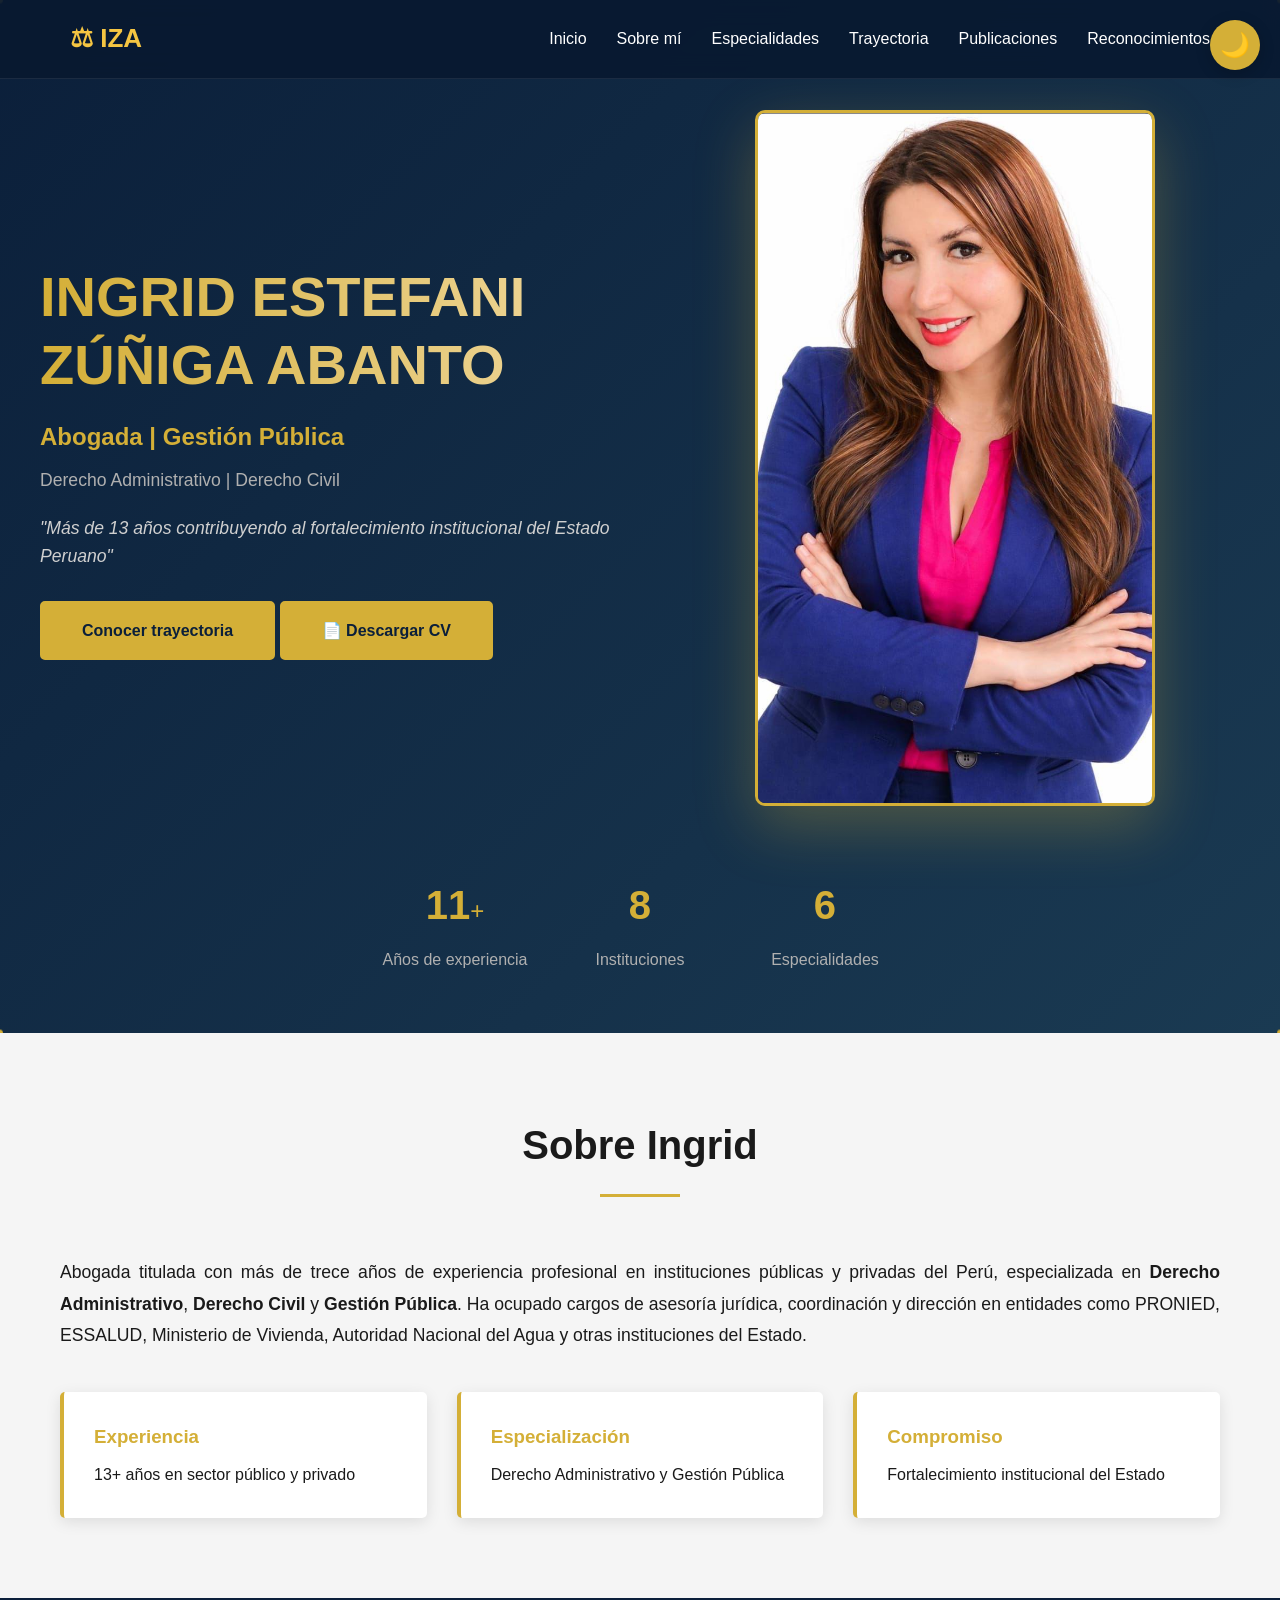
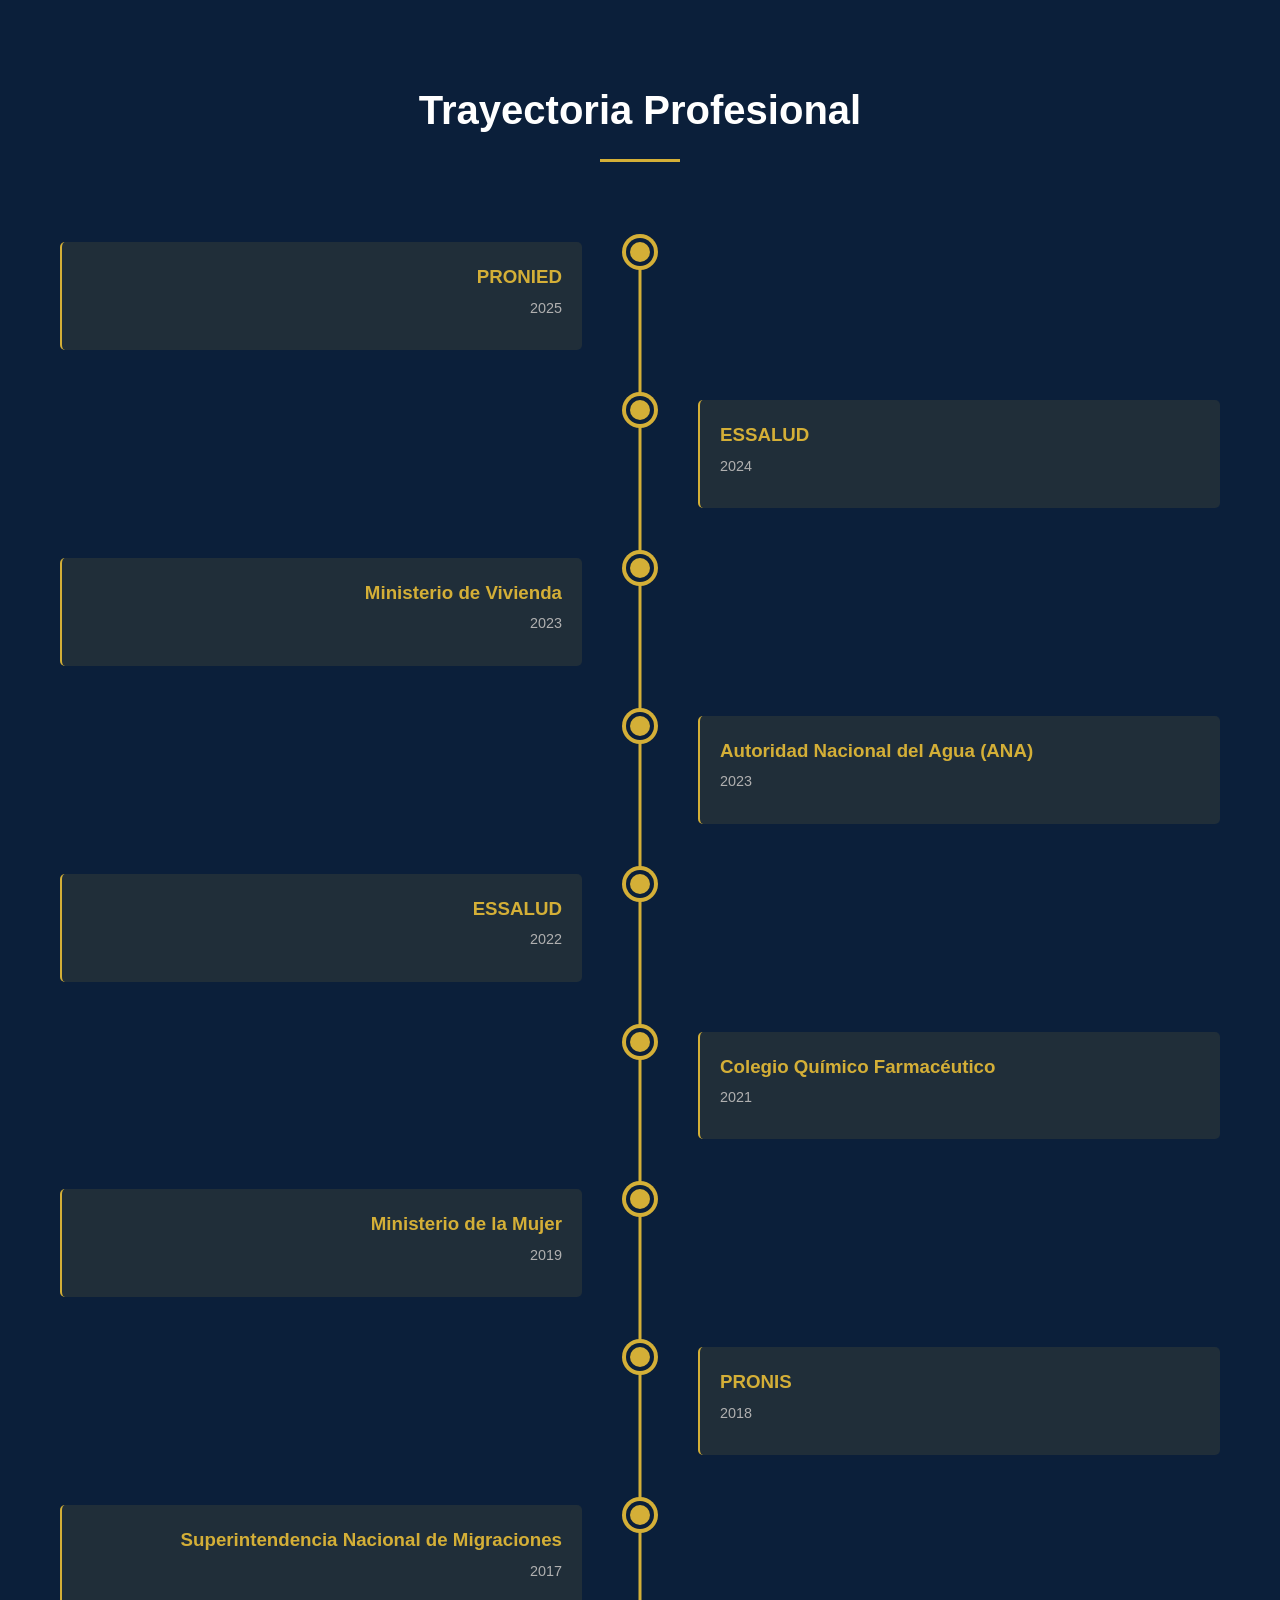
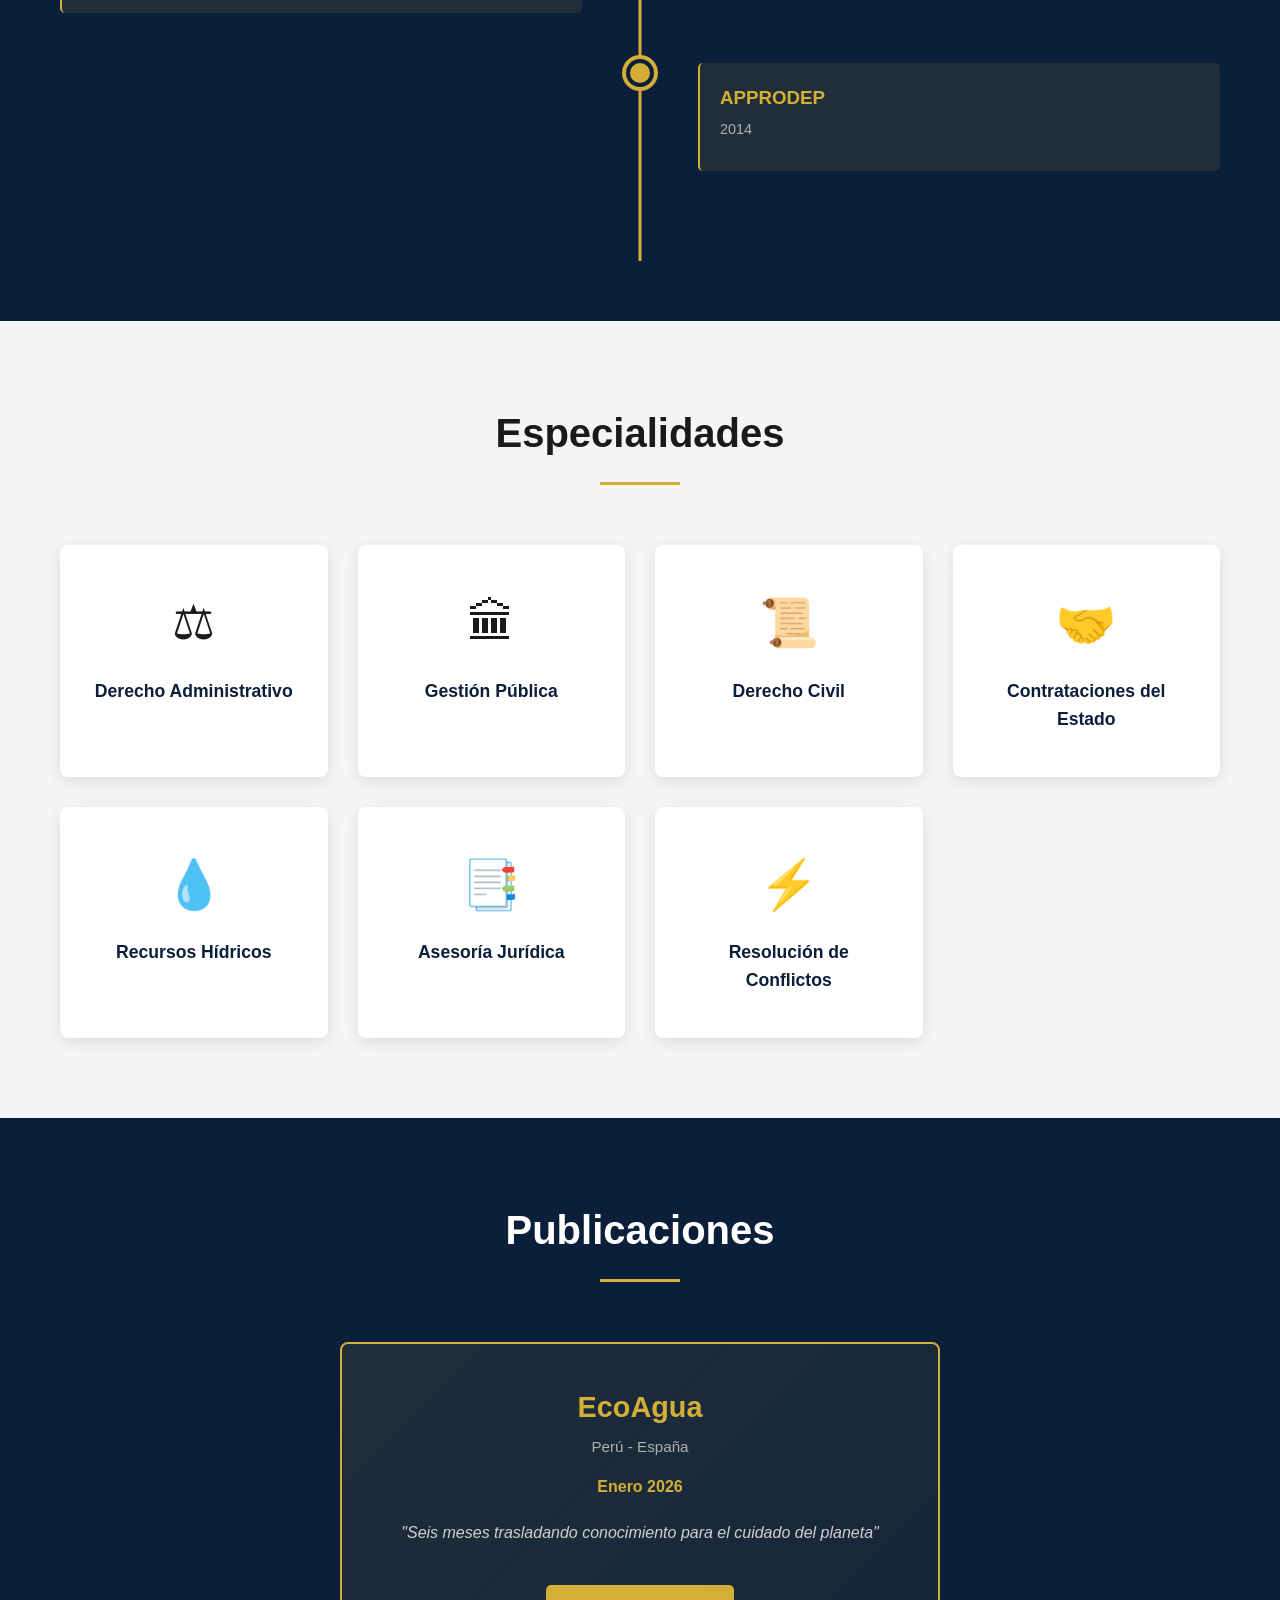
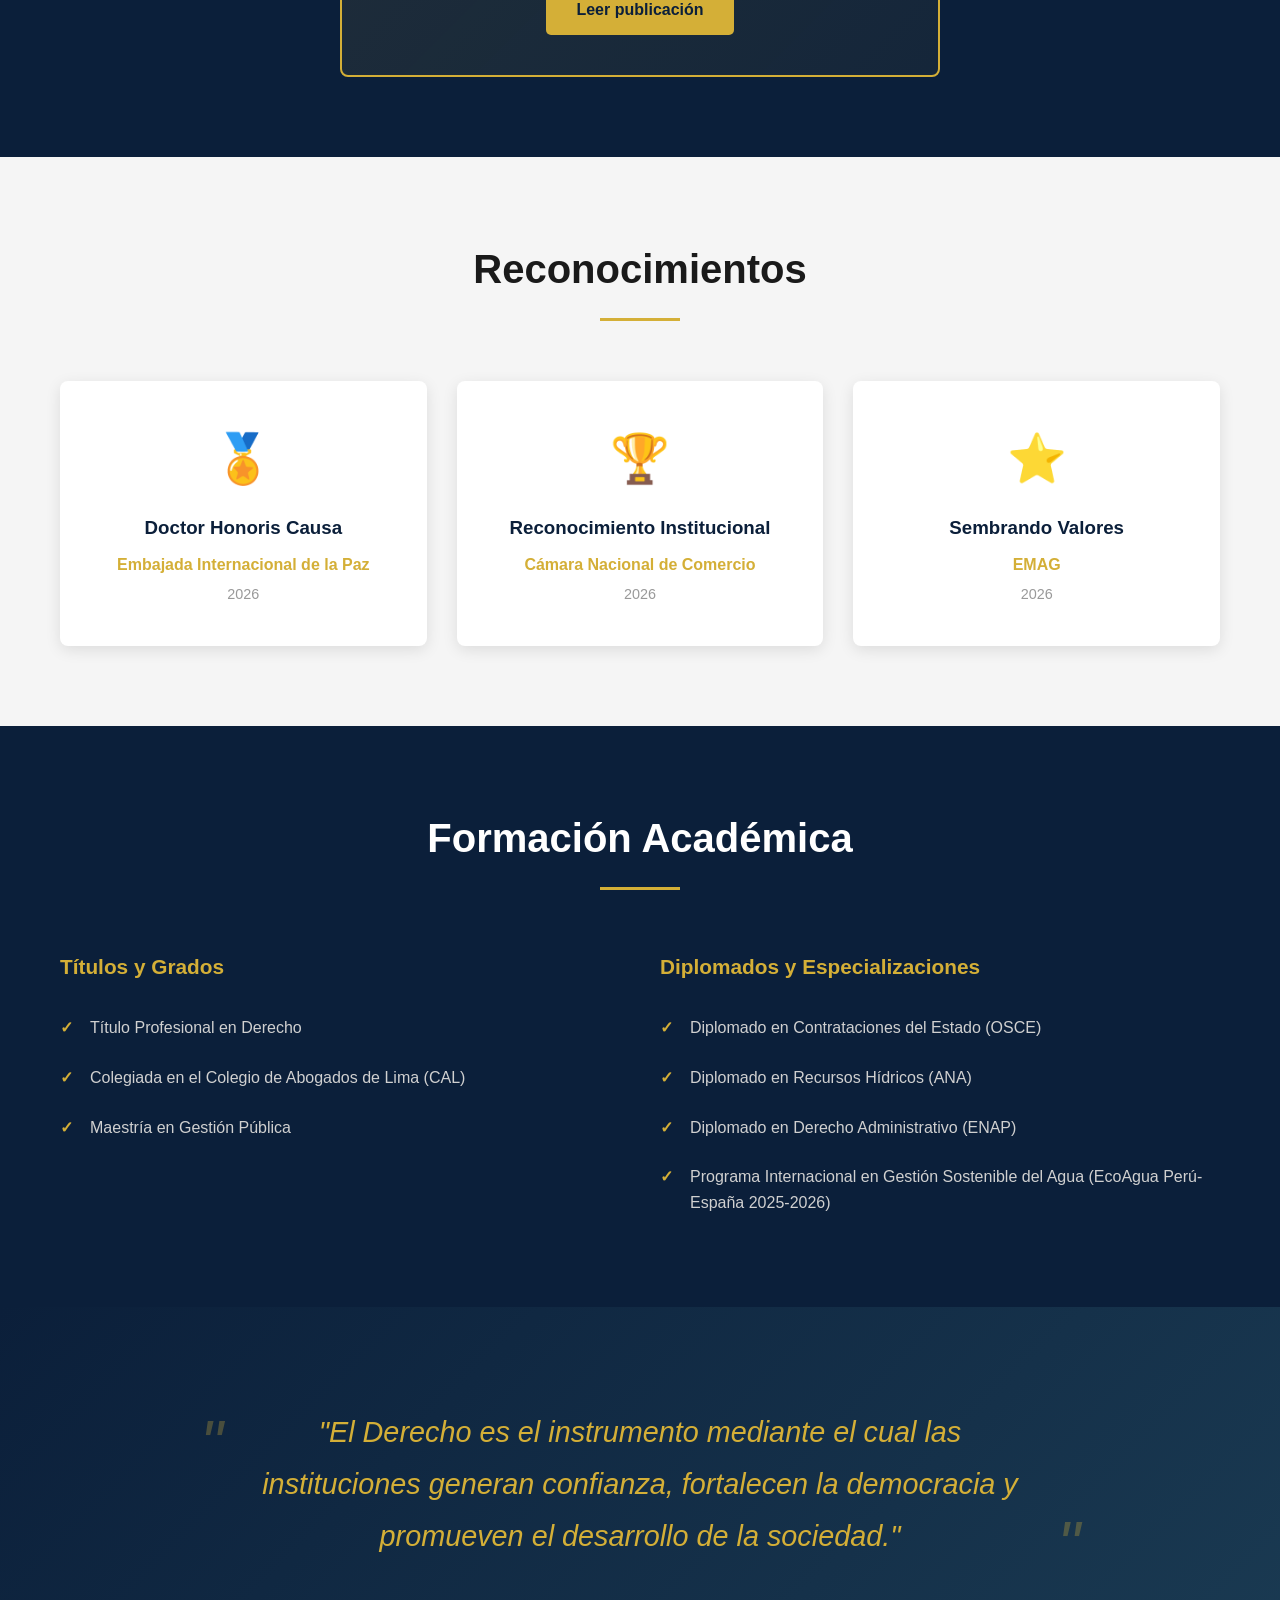
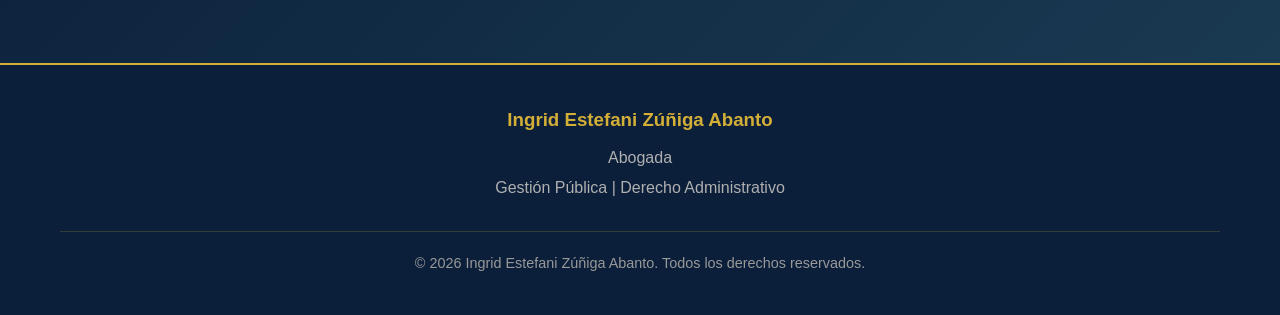
==== commit 8d45340d: "Menu responsive para celulares" ====
--- a/index.html
+++ b/index.html
@@ -51,6 +51,9 @@
         <div class="logo">
             ⚖ IZA
         </div>
+        <div class="menu-toggle" id="menuToggle">
+        ☰
+        </div>
 
         <ul class="nav-menu">
             <li><a href="#hero">Inicio</a></li>
--- a/css/style.css
+++ b/css/style.css
@@ -878,4 +878,173 @@
 
 .hero{
     padding-top:110px;
+}
+/*=========================================
+RESPONSIVE PREMIUM
+=========================================*/
+
+.menu-toggle{
+    display:none;
+    font-size:32px;
+    color:#fff;
+    cursor:pointer;
+}
+/* Tablets */
+
+@media (max-width:992px){
+
+.hero-content{
+    grid-template-columns:1fr;
+    text-align:center;
+    gap:40px;
+}
+
+.hero-image{
+    order:-1;
+}
+
+.hero-title{
+    font-size:48px;
+}
+
+.hero-subtitle{
+    font-size:30px;
+}
+
+.profile-photo{
+    max-width:350px;
+}
+
+.hero-buttons{
+    display:flex;
+    justify-content:center;
+    gap:15px;
+    flex-wrap:wrap;
+}
+
+.nav-menu{
+    gap:18px;
+}
+
+}
+/* CELULARES */
+
+@media (max-width:768px){
+
+.nav-container{
+    padding:15px 20px;
+}
+
+.logo{
+    font-size:30px;
+}
+
+.menu-toggle{
+    display:block;
+}
+
+.nav-menu{
+    position:absolute;
+    top:82px;
+    left:0;
+    width:100%;
+    background:#0B1F3A;
+    display:none;
+    flex-direction:column;
+    padding:25px 0;
+    gap:20px;
+    text-align:center;
+    box-shadow:0 15px 40px rgba(0,0,0,.35);
+}
+
+.nav-menu.active{
+    display:flex;
+}
+
+.hero{
+    padding-top:140px;
+}
+
+.hero-content{
+    display:flex;
+    flex-direction:column-reverse;
+    text-align:center;
+}
+
+.hero-title{
+    font-size:40px;
+    line-height:1.15;
+}
+
+.hero-subtitle{
+    font-size:20px;
+}
+
+.hero-specialties{
+    font-size:18px;
+}
+
+.hero-tagline{
+    font-size:18px;
+}
+
+.profile-photo{
+    width:90%;
+    max-width:330px;
+}
+
+.hero-buttons{
+    display:flex;
+    flex-direction:column;
+    gap:15px;
+    align-items:center;
+}
+
+.cta-button{
+    width:90%;
+    max-width:320px;
+}
+
+.hero-stats{
+    grid-template-columns:1fr;
+}
+
+.about-highlights{
+    grid-template-columns:1fr;
+}
+
+.especialidades-grid{
+    grid-template-columns:1fr;
+}
+
+.reconocimientos-grid{
+    grid-template-columns:1fr;
+}
+
+.formacion-grid{
+    grid-template-columns:1fr;
+}
+
+.timeline::before{
+    left:18px;
+}
+
+.timeline-marker{
+    left:18px;
+}
+
+.timeline-content{
+    margin-left:55px !important;
+    width:calc(100% - 60px) !important;
+    text-align:left !important;
+}
+
+section{
+    padding:60px 20px;
+}
+
+.section-title{
+    font-size:34px;
+}
+
 }
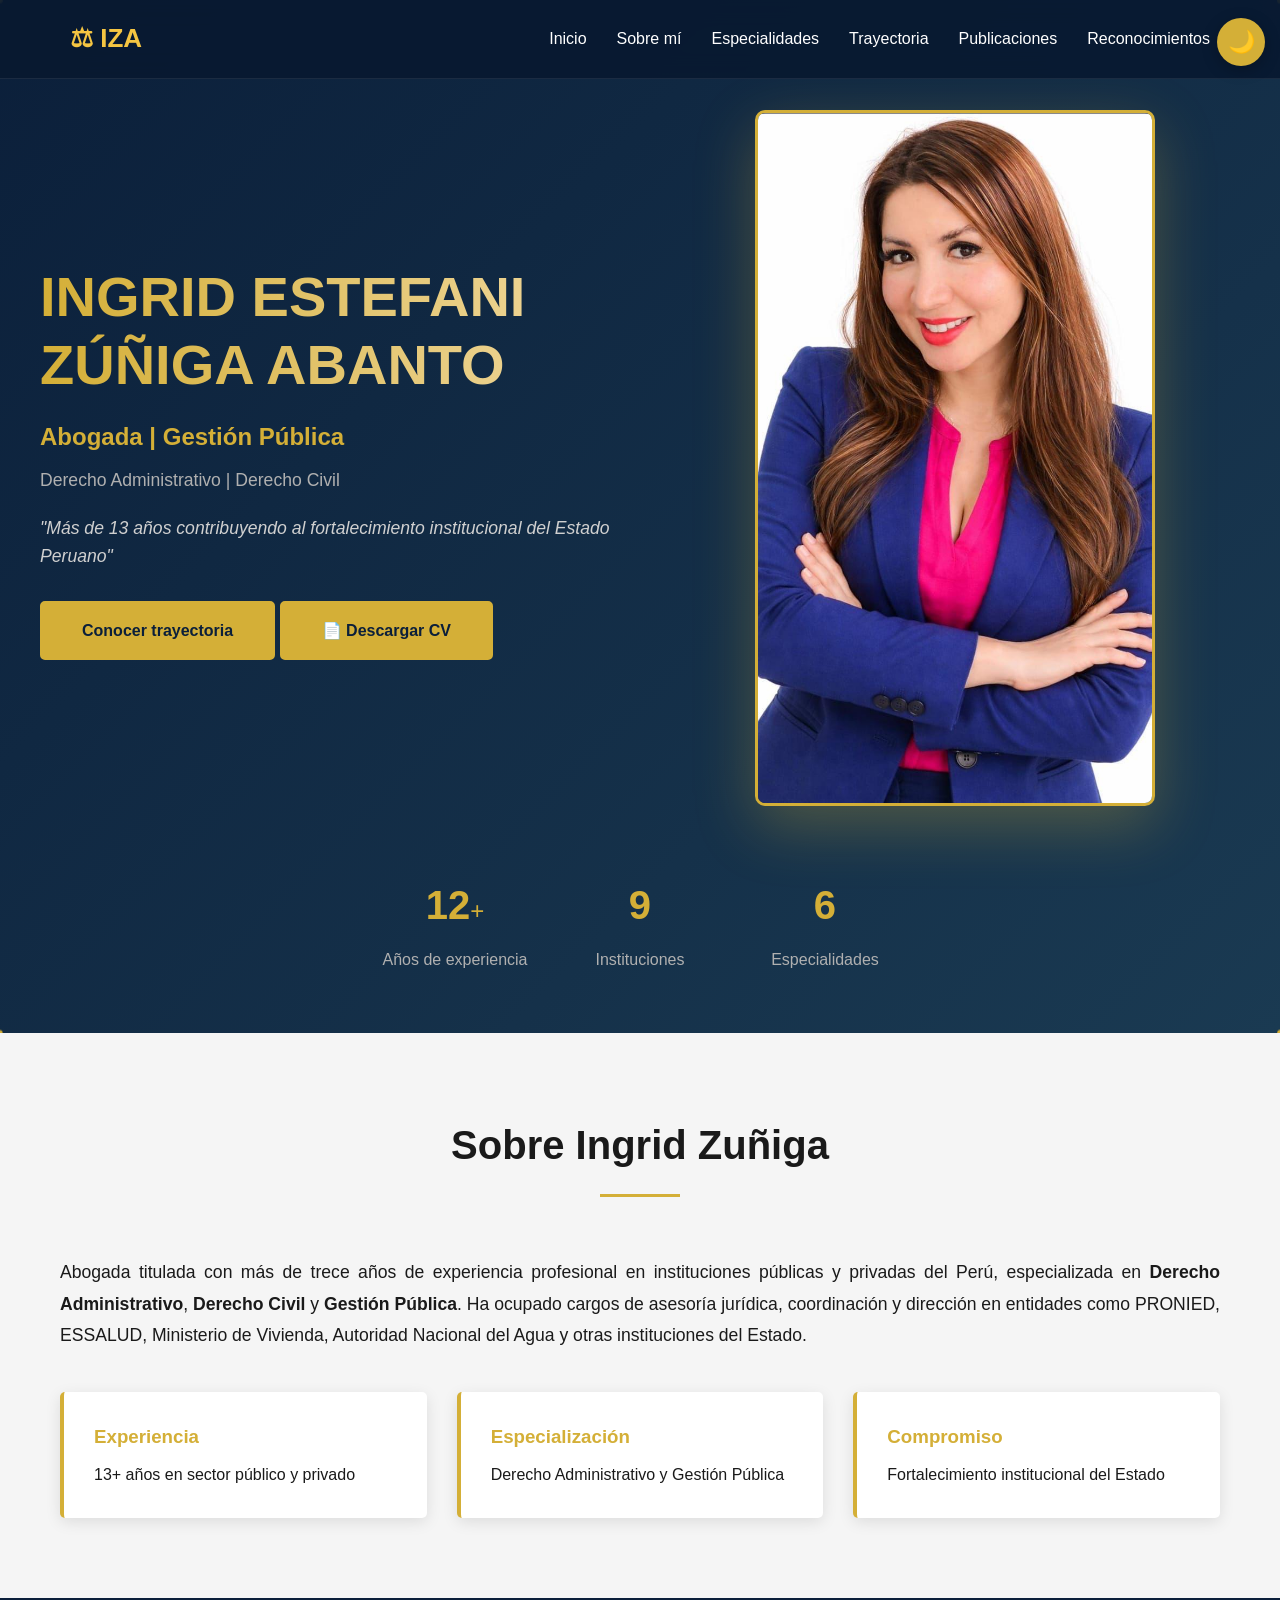
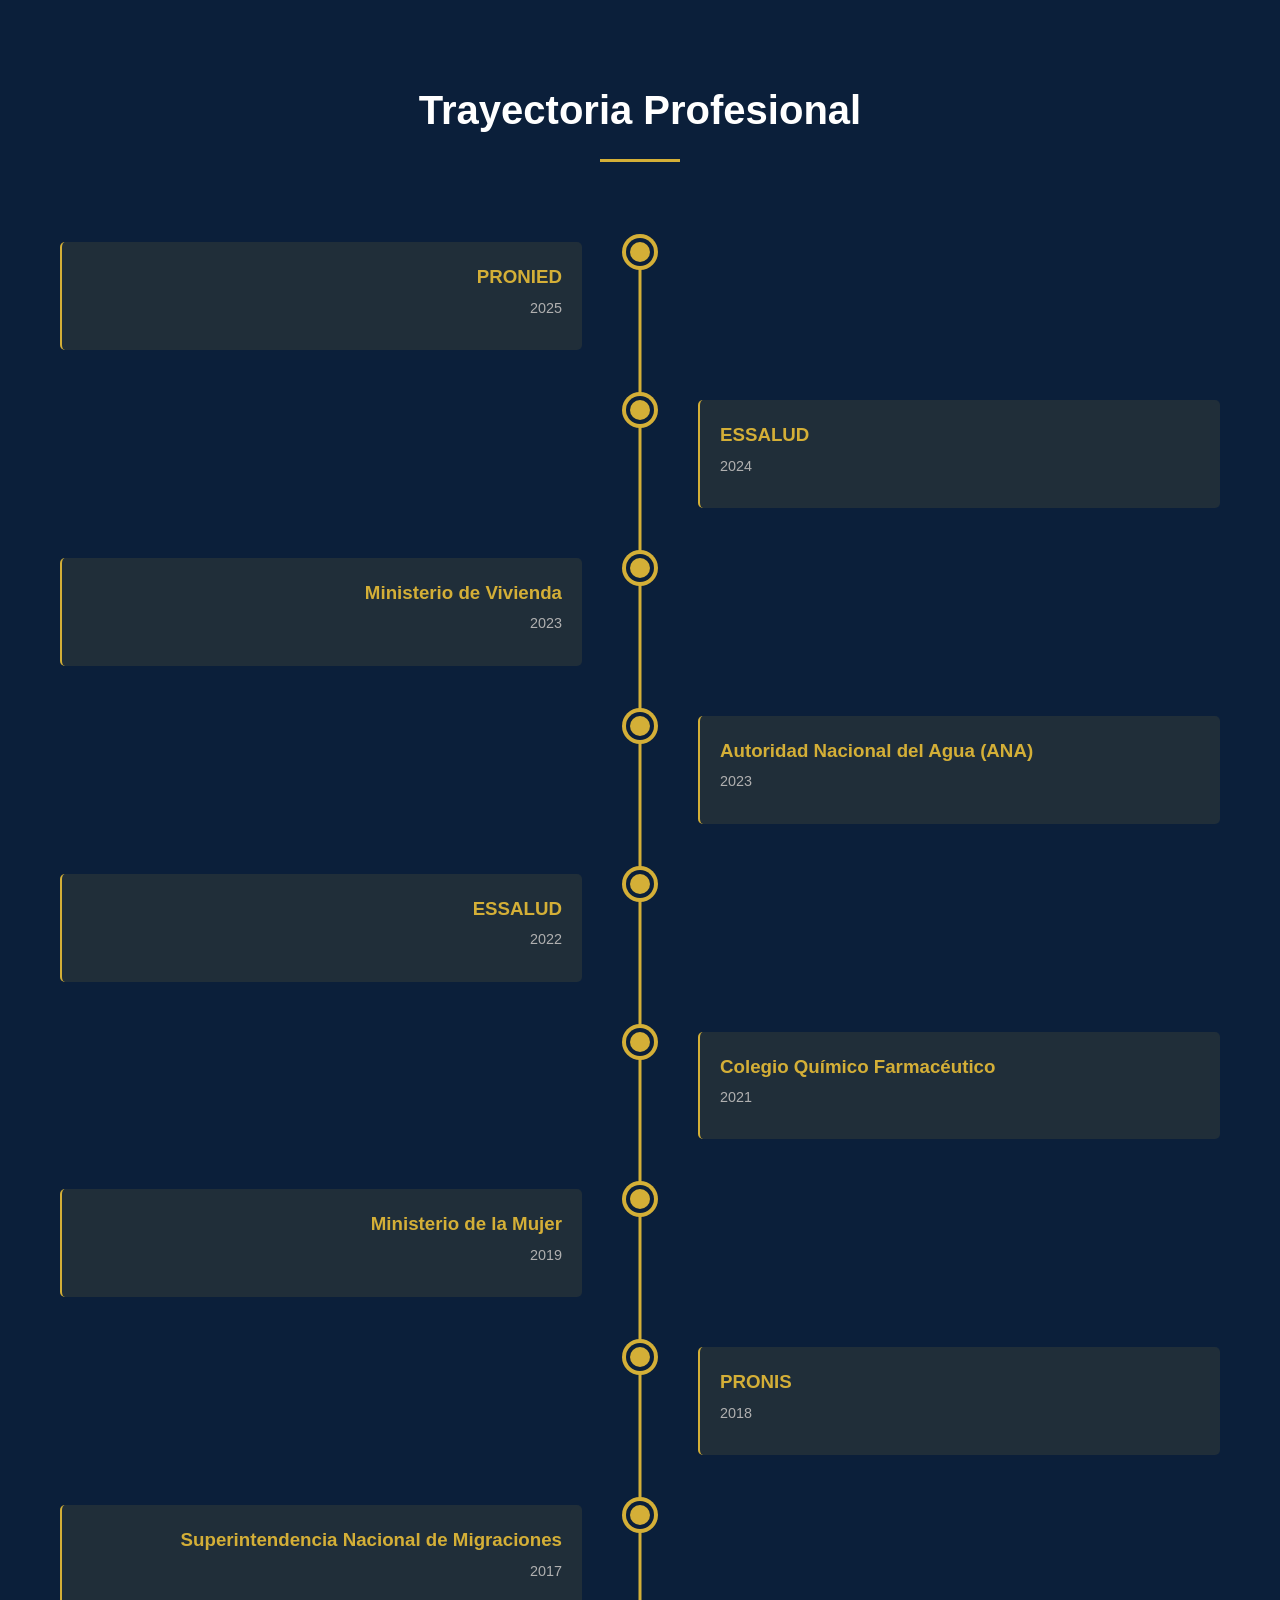
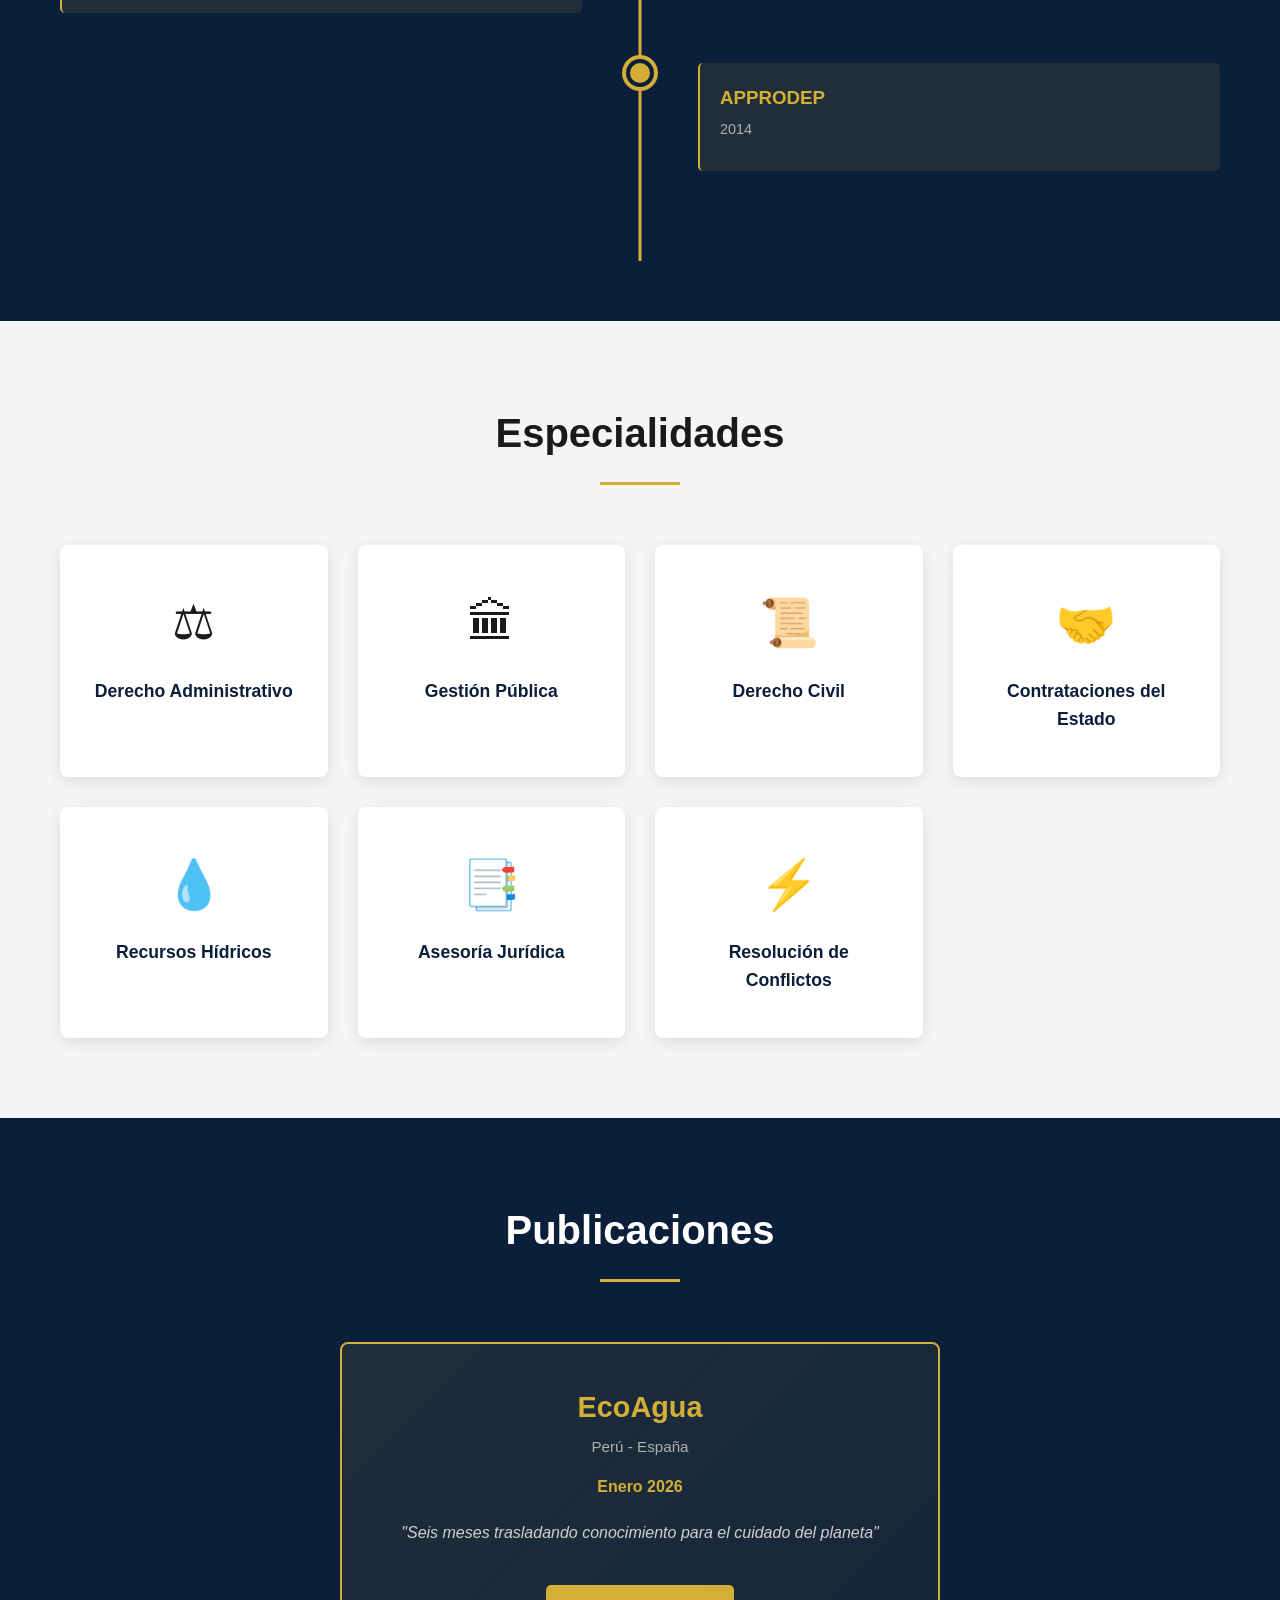
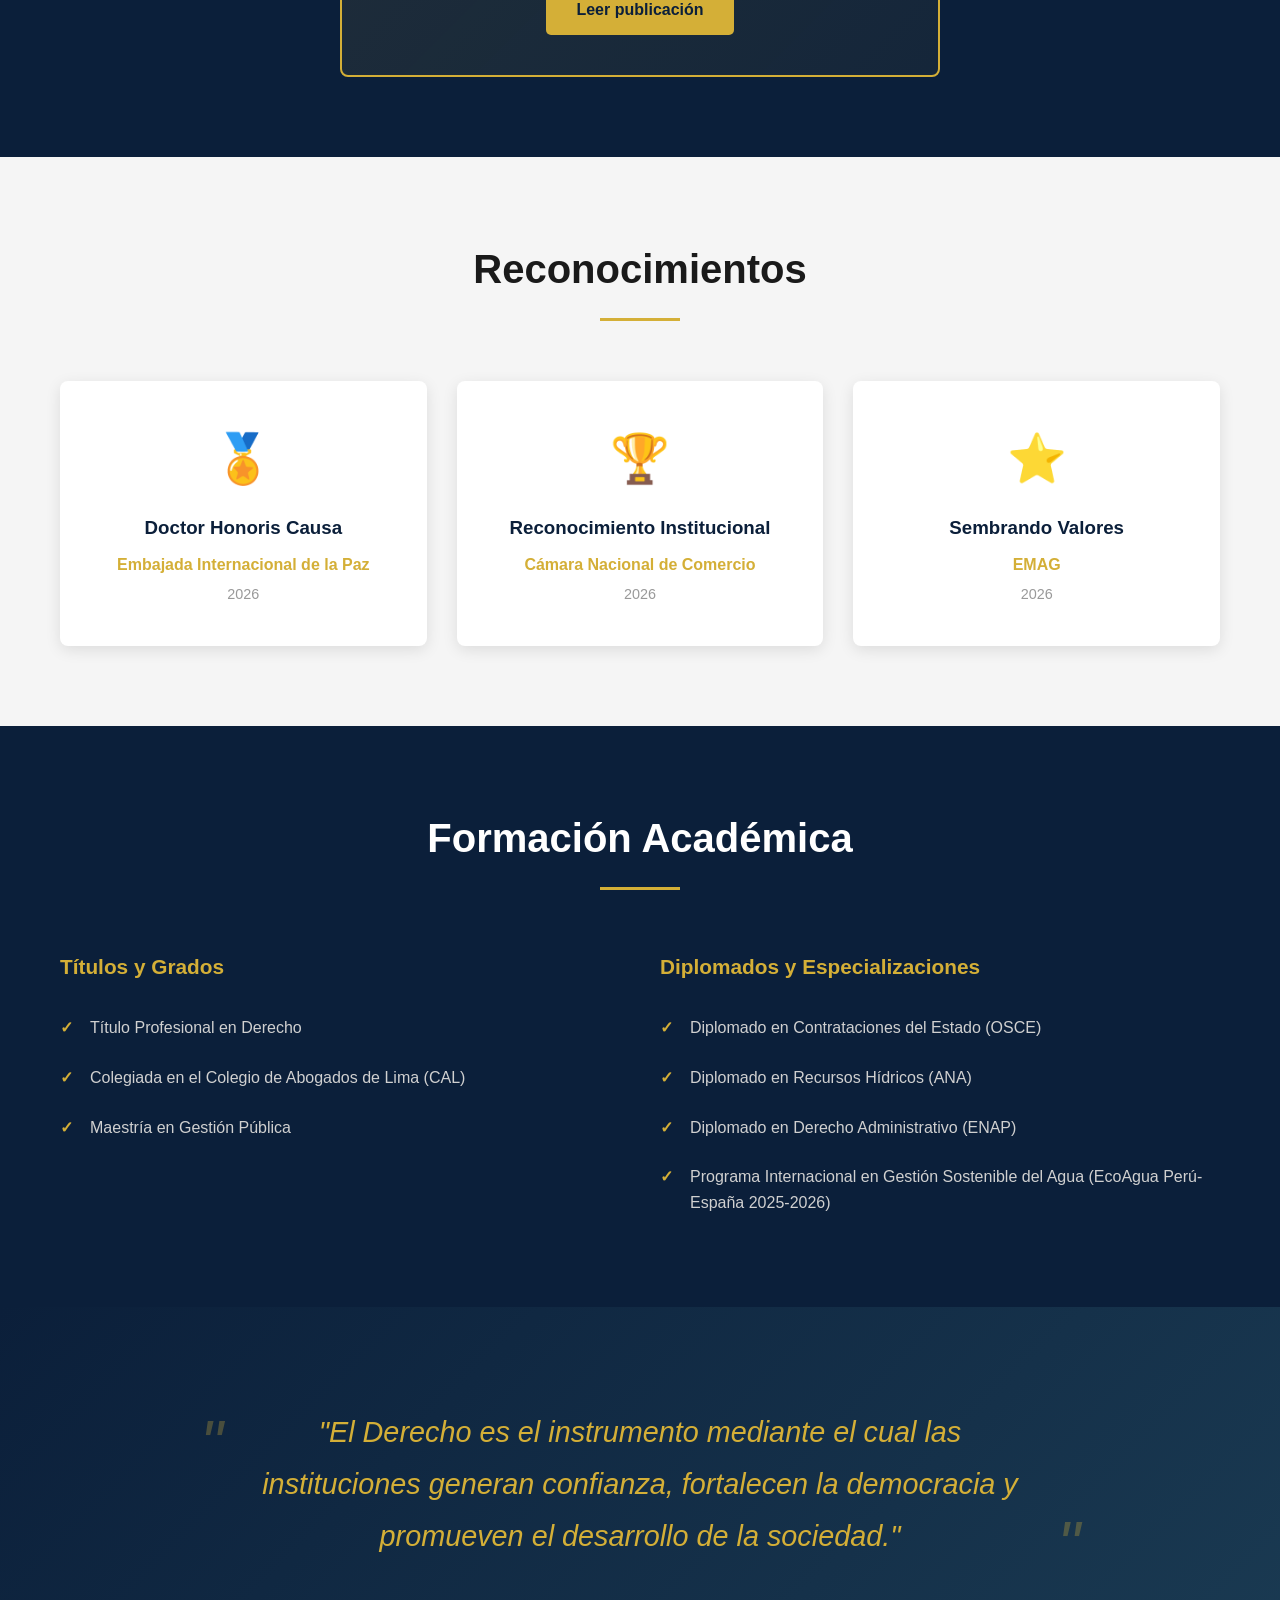
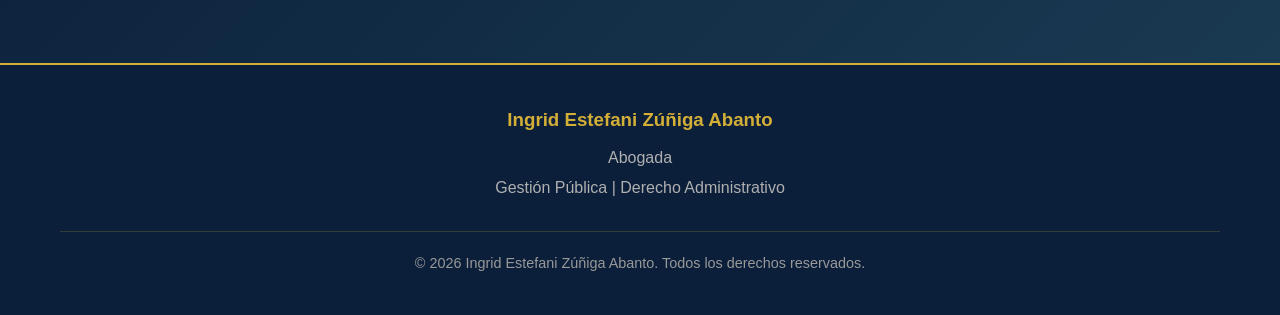
==== commit 170eca38: "Cambio título Sobre Ingrid Zúñiga" ====
--- a/index.html
+++ b/index.html
@@ -118,7 +118,7 @@
     <!-- SOBRE INGRID -->
     <section id="sobre" class="sobre">
         <div class="container">
-            <h2 class="section-title">Sobre Ingrid</h2>
+            <h2 class="section-title">Sobre Ingrid Zuñiga</h2>
             <div class="about-content">
                 <p class="about-text">
                     Abogada titulada con más de trece años de experiencia profesional en instituciones públicas y privadas del Perú, especializada en <strong>Derecho Administrativo</strong>, <strong>Derecho Civil</strong> y <strong>Gestión Pública</strong>. Ha ocupado cargos de asesoría jurídica, coordinación y dirección en entidades como PRONIED, ESSALUD, Ministerio de Vivienda, Autoridad Nacional del Agua y otras instituciones del Estado.
--- a/css/style.css
+++ b/css/style.css
@@ -45,23 +45,23 @@
    DARK MODE TOGGLE
    ============================================ */
 
-.dark-mode-toggle {
-    position: fixed;
-    top: 20px;
-    right: 20px;
-    width: 50px;
-    height: 50px;
-    border-radius: 50%;
-    background-color: var(--accent-gold);
-    border: none;
-    cursor: pointer;
-    font-size: 24px;
-    display: flex;
-    align-items: center;
-    justify-content: center;
-    z-index: 1000;
-    box-shadow: 0 4px 15px rgba(0, 0, 0, 0.2);
-    transition: var(--transition);
+.dark-mode-toggle{
+    position:fixed;
+    top:18px;
+    right:15px;
+    width:48px;
+    height:48px;
+    border-radius:50%;
+    background:var(--accent-gold);
+    border:none;
+    cursor:pointer;
+    font-size:22px;
+    display:flex;
+    align-items:center;
+    justify-content:center;
+    z-index:1100;
+    box-shadow:0 4px 15px rgba(0,0,0,.25);
+    transition:var(--transition);
 }
 
 .dark-mode-toggle:hover {
@@ -1046,5 +1046,22 @@
 .section-title{
     font-size:34px;
 }
-
+.dark-mode-toggle{
+    top:16px;
+    right:18px;
+    width:45px;
+    height:45px;
+    font-size:20px;
+}
+
+.menu-toggle{
+    position:absolute;
+    top:18px;
+    right:75px;
+    display:block;
+    font-size:32px;
+    color:#fff;
+    cursor:pointer;
+    z-index:1200;
+}
 }
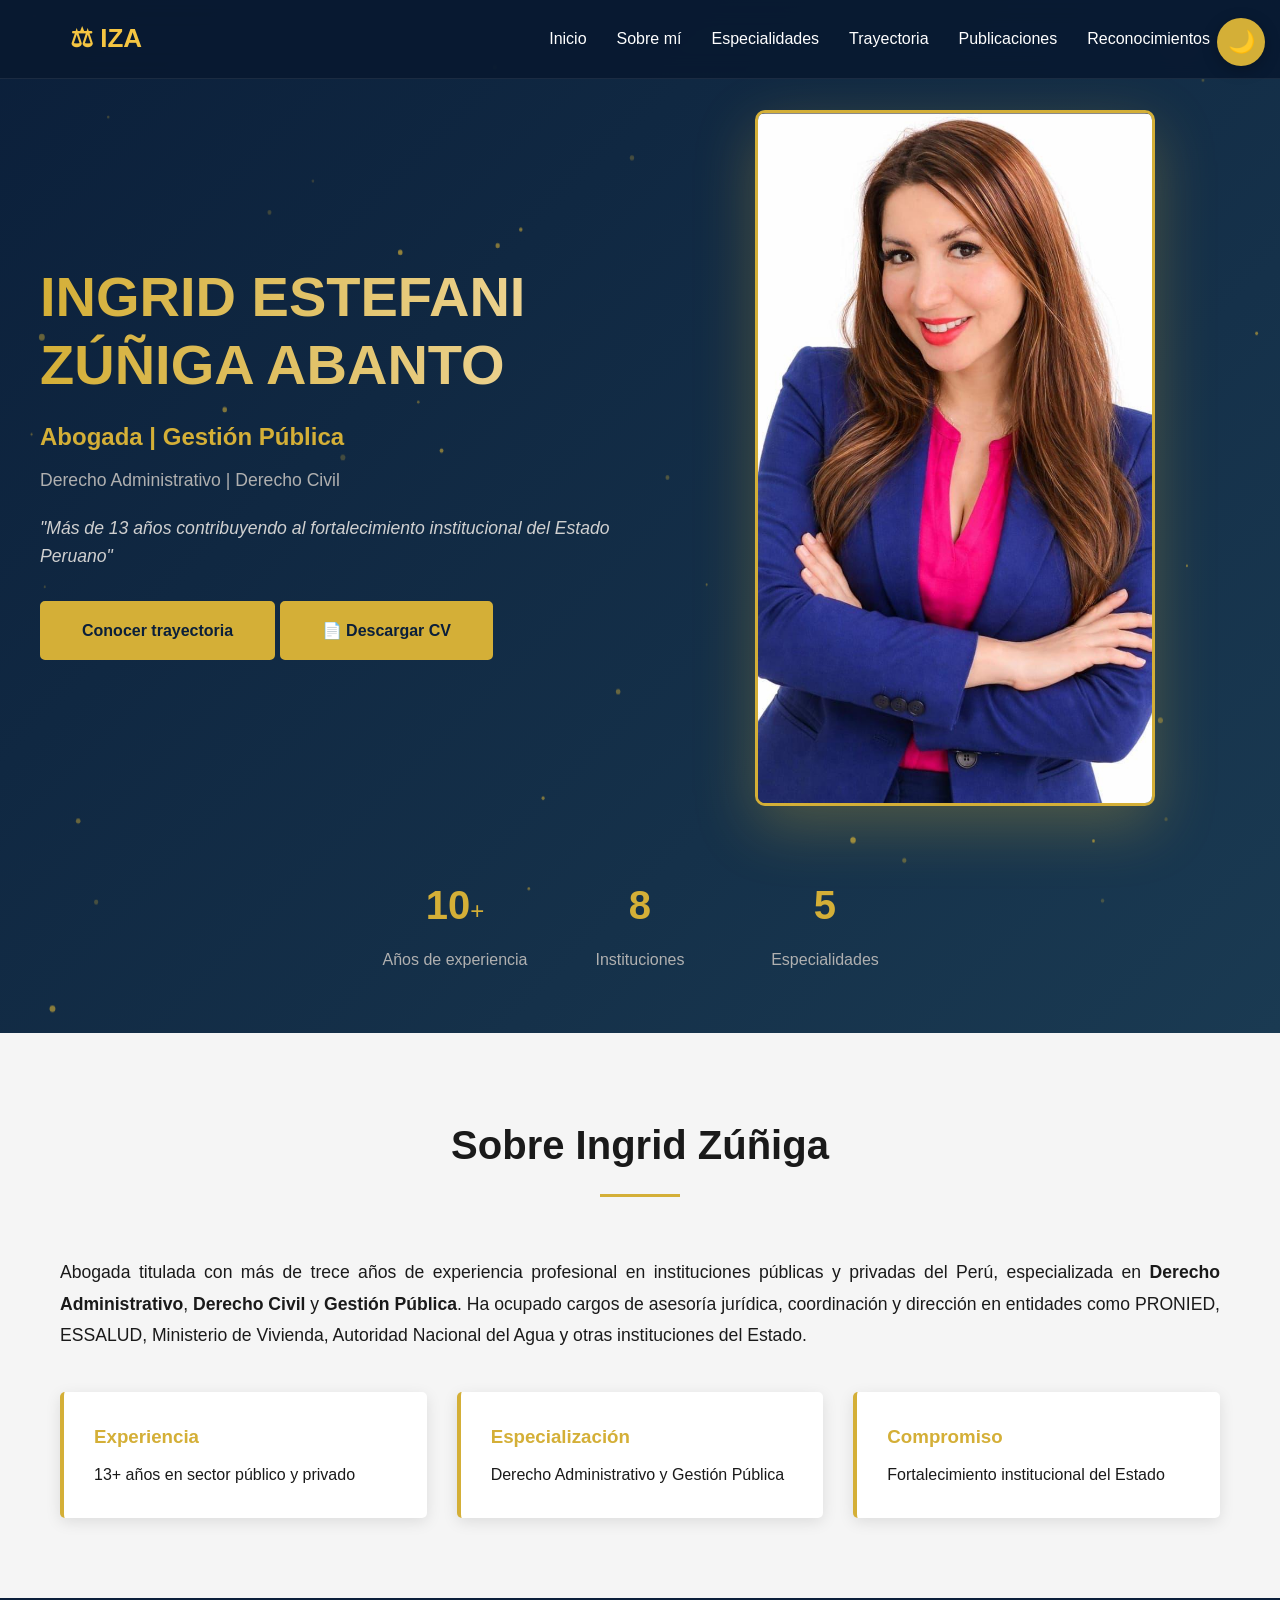
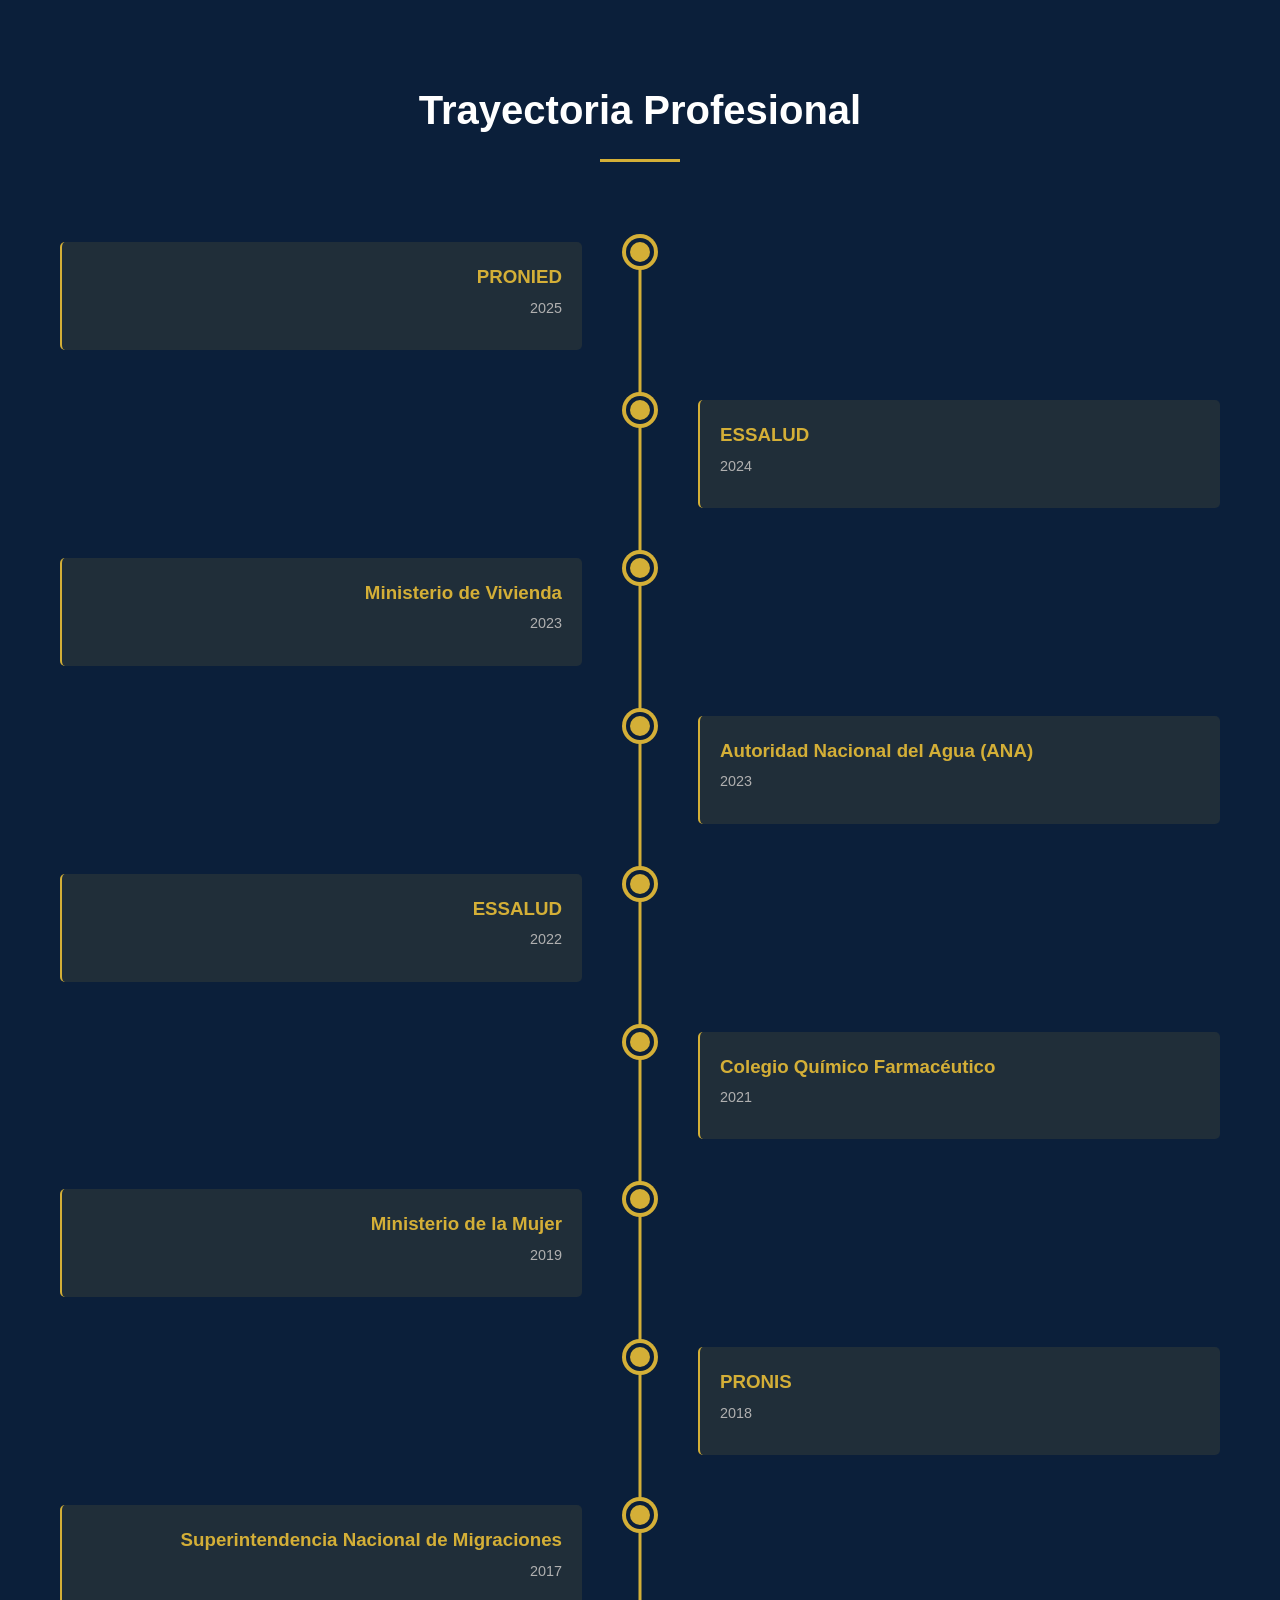
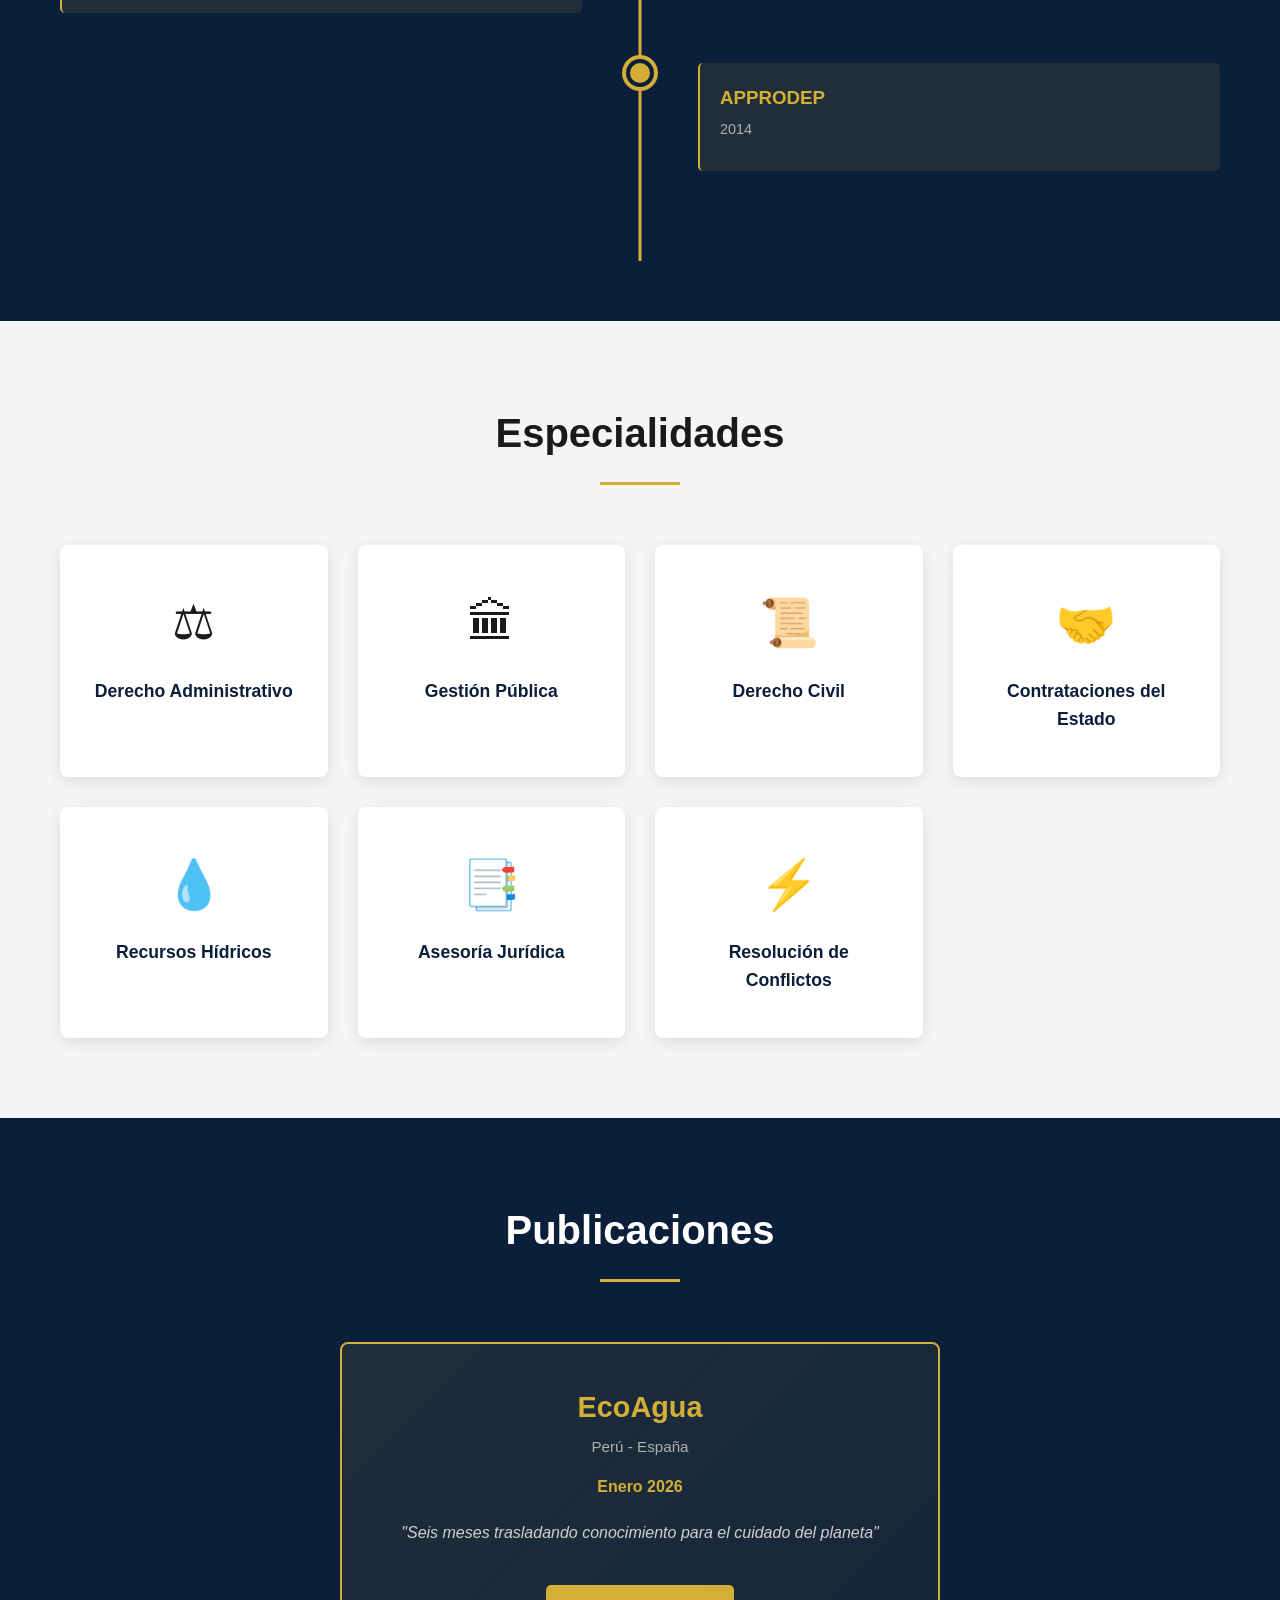
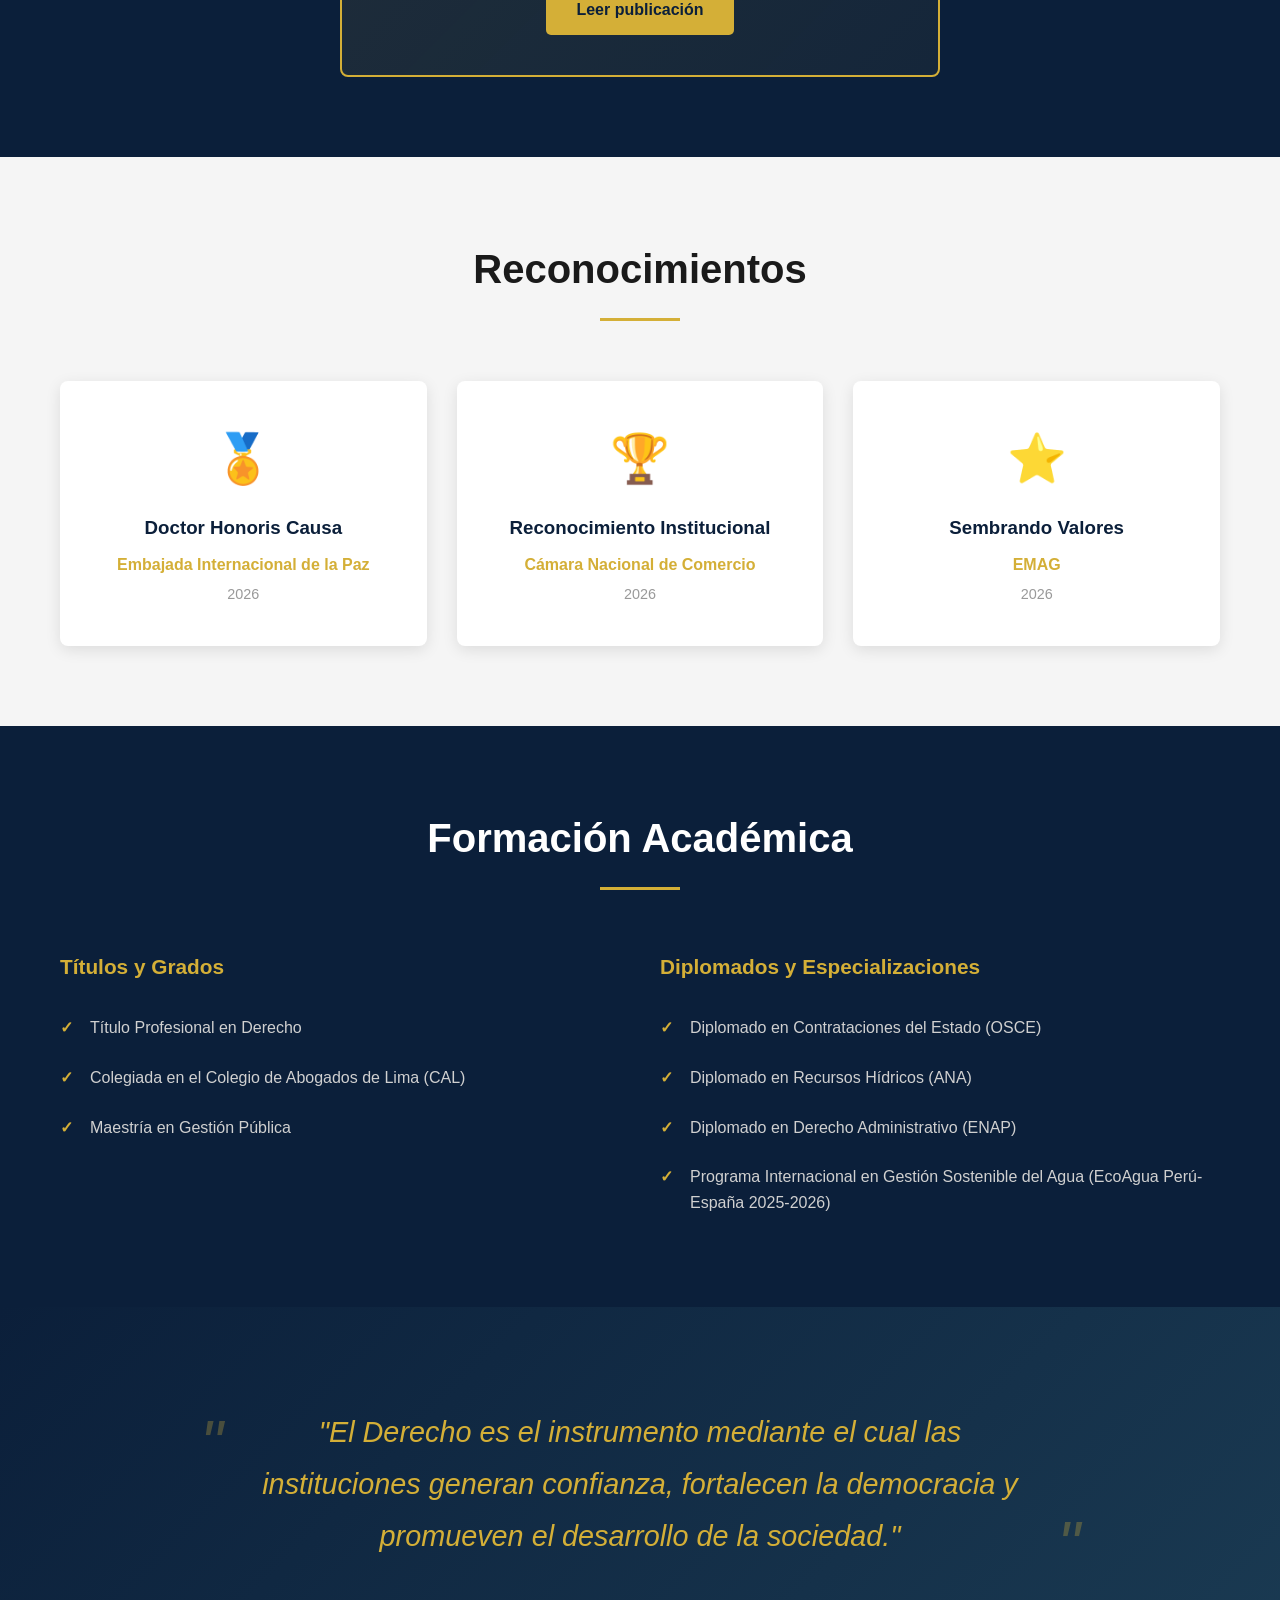
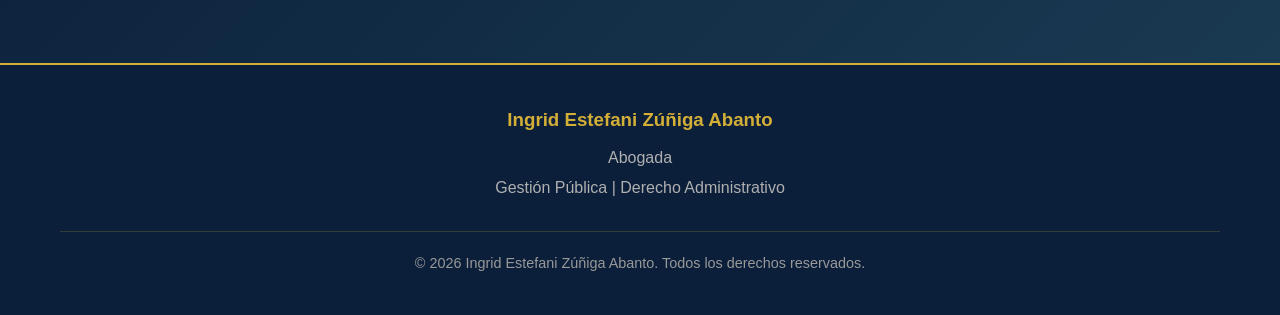
==== commit 4aca3fbd: "Cambio título Sobre Ingrid Zúñiga" ====
--- a/index.html
+++ b/index.html
@@ -118,7 +118,7 @@
     <!-- SOBRE INGRID -->
     <section id="sobre" class="sobre">
         <div class="container">
-            <h2 class="section-title">Sobre Ingrid Zuñiga</h2>
+            <h2 class="section-title">Sobre Ingrid Zúñiga</h2>
             <div class="about-content">
                 <p class="about-text">
                     Abogada titulada con más de trece años de experiencia profesional en instituciones públicas y privadas del Perú, especializada en <strong>Derecho Administrativo</strong>, <strong>Derecho Civil</strong> y <strong>Gestión Pública</strong>. Ha ocupado cargos de asesoría jurídica, coordinación y dirección en entidades como PRONIED, ESSALUD, Ministerio de Vivienda, Autoridad Nacional del Agua y otras instituciones del Estado.
